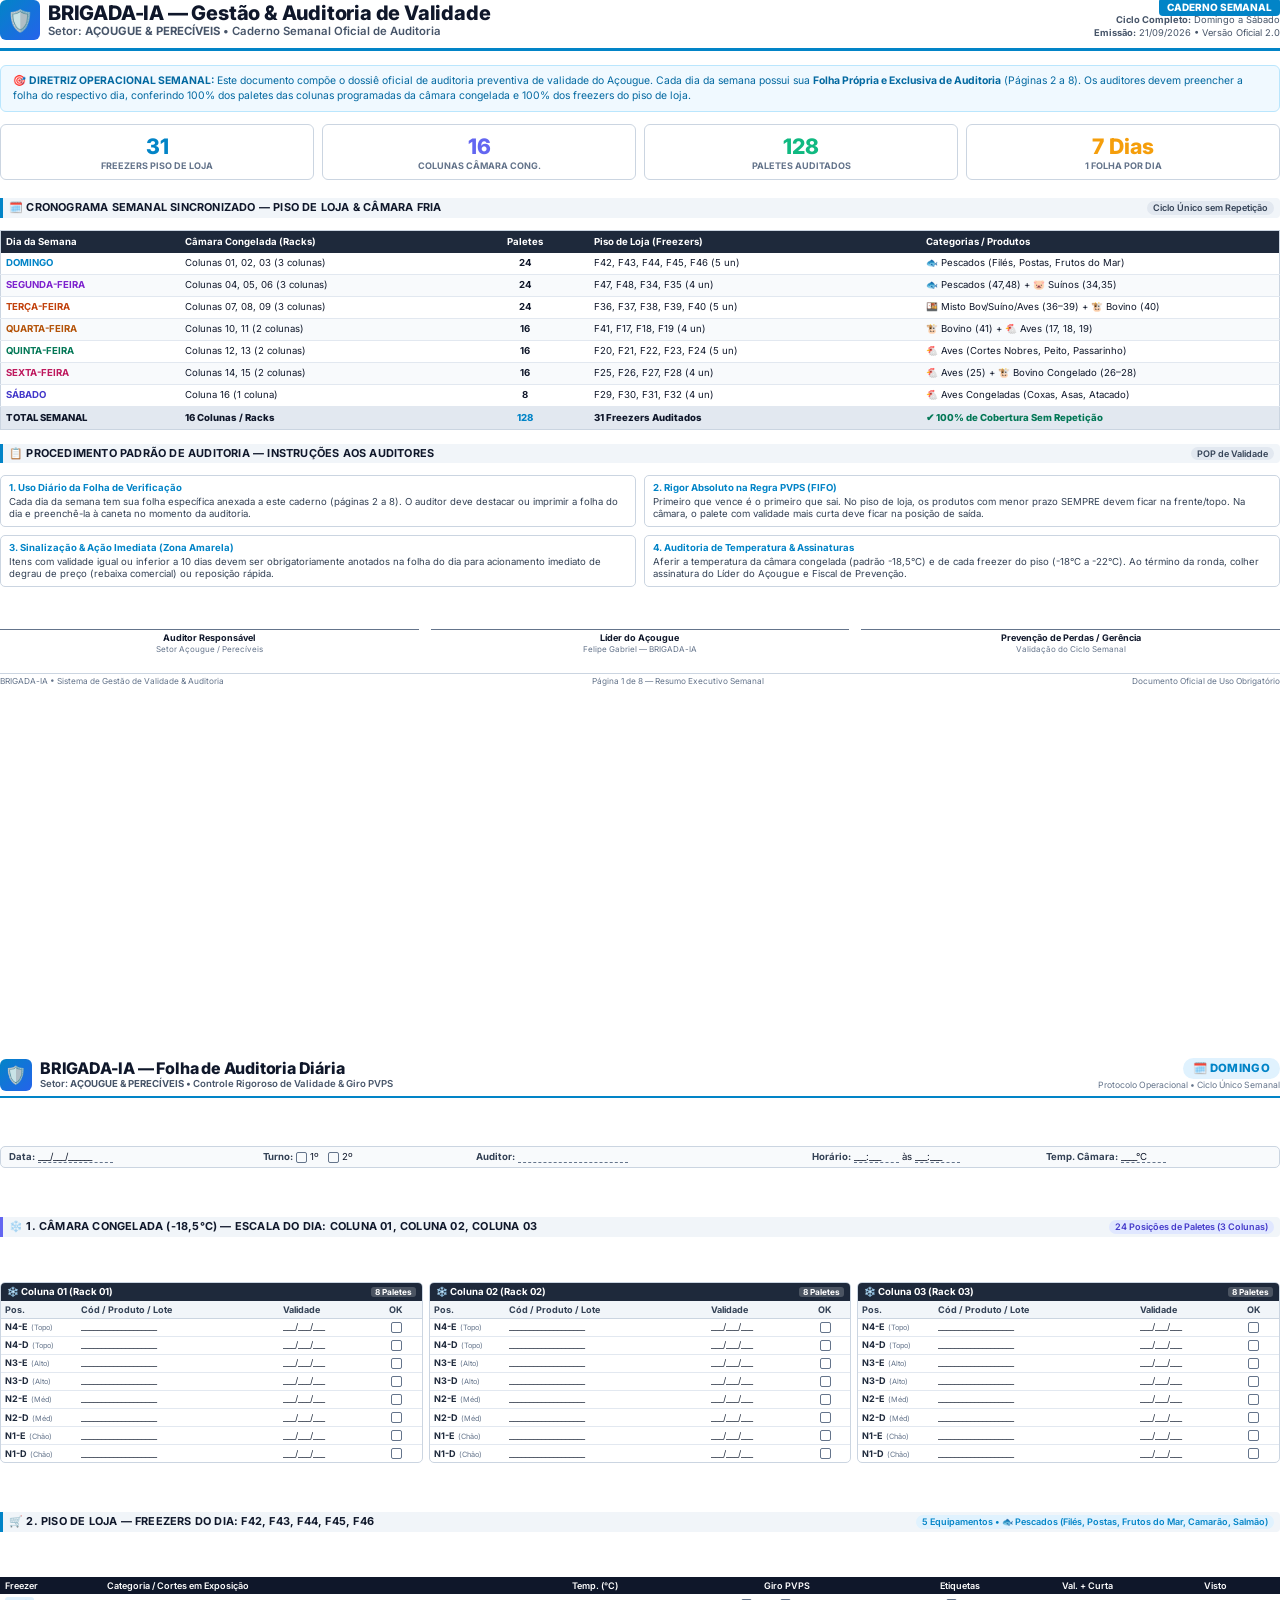
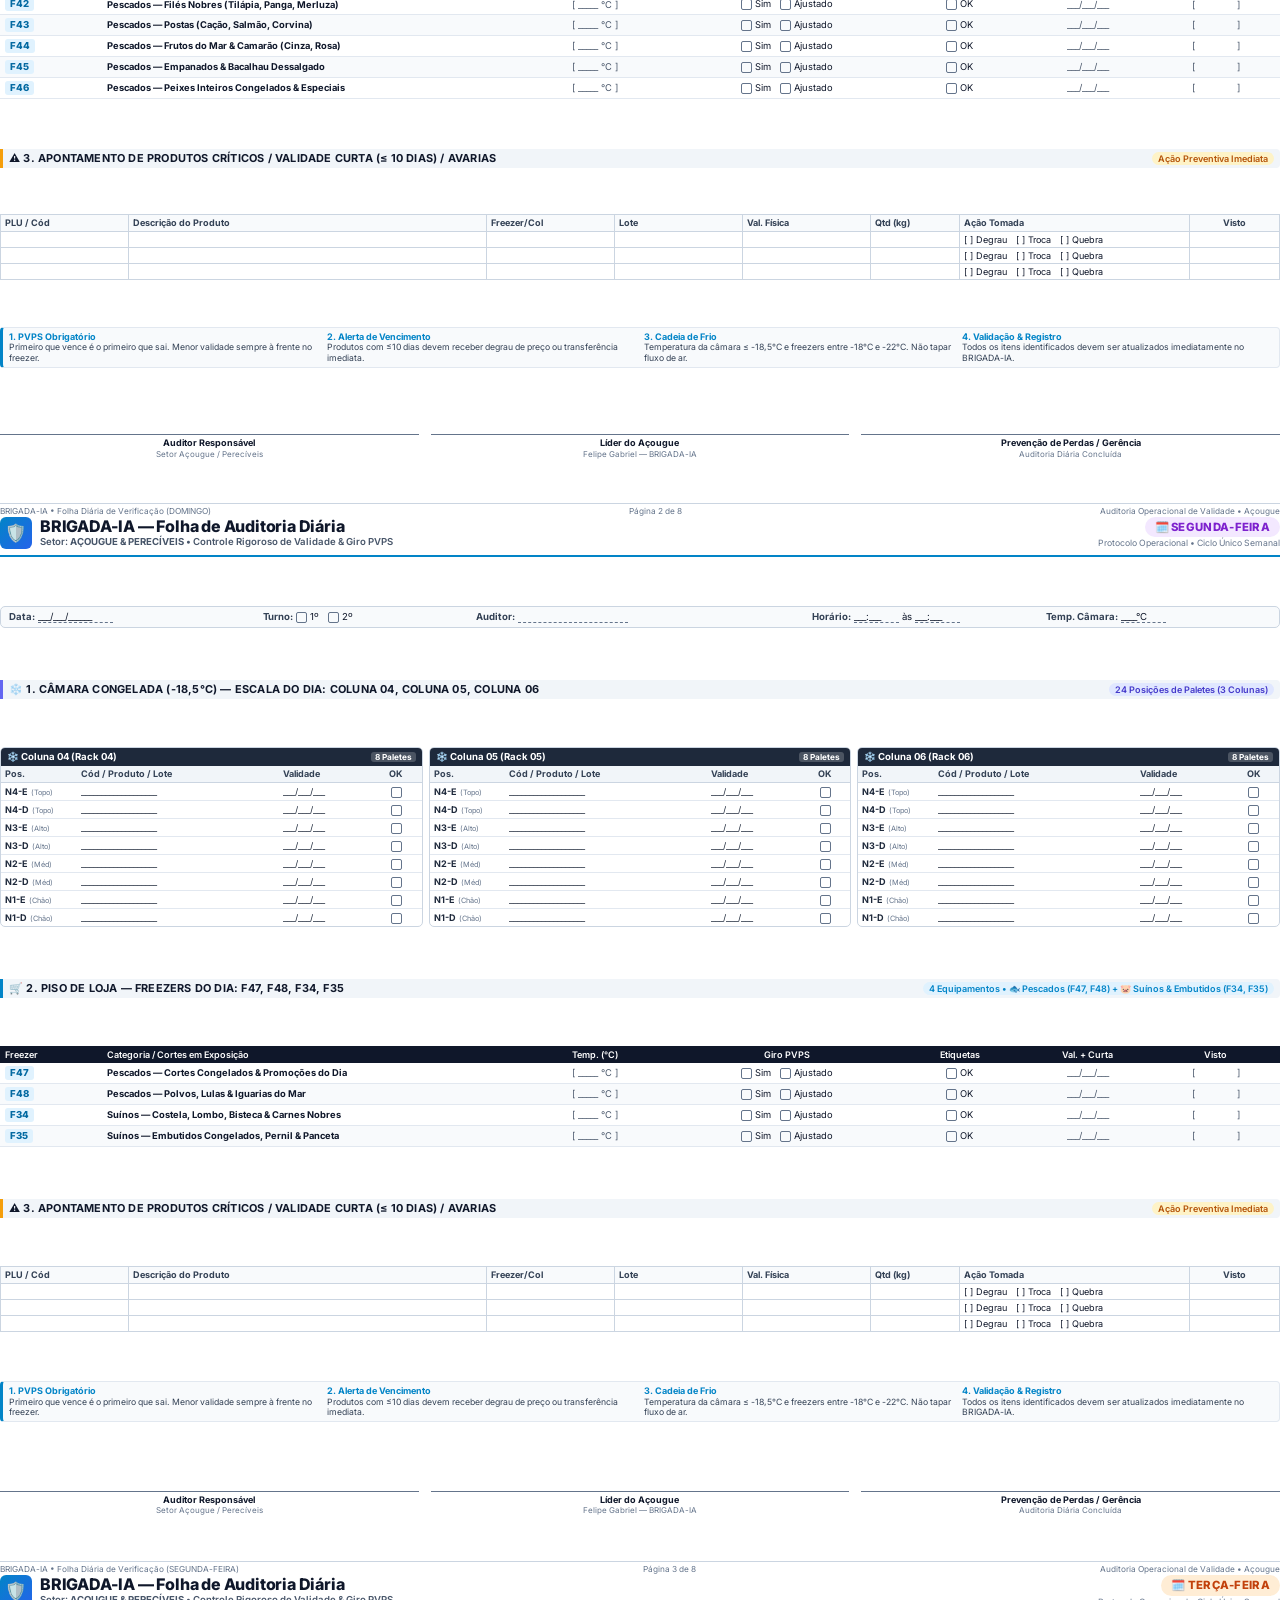
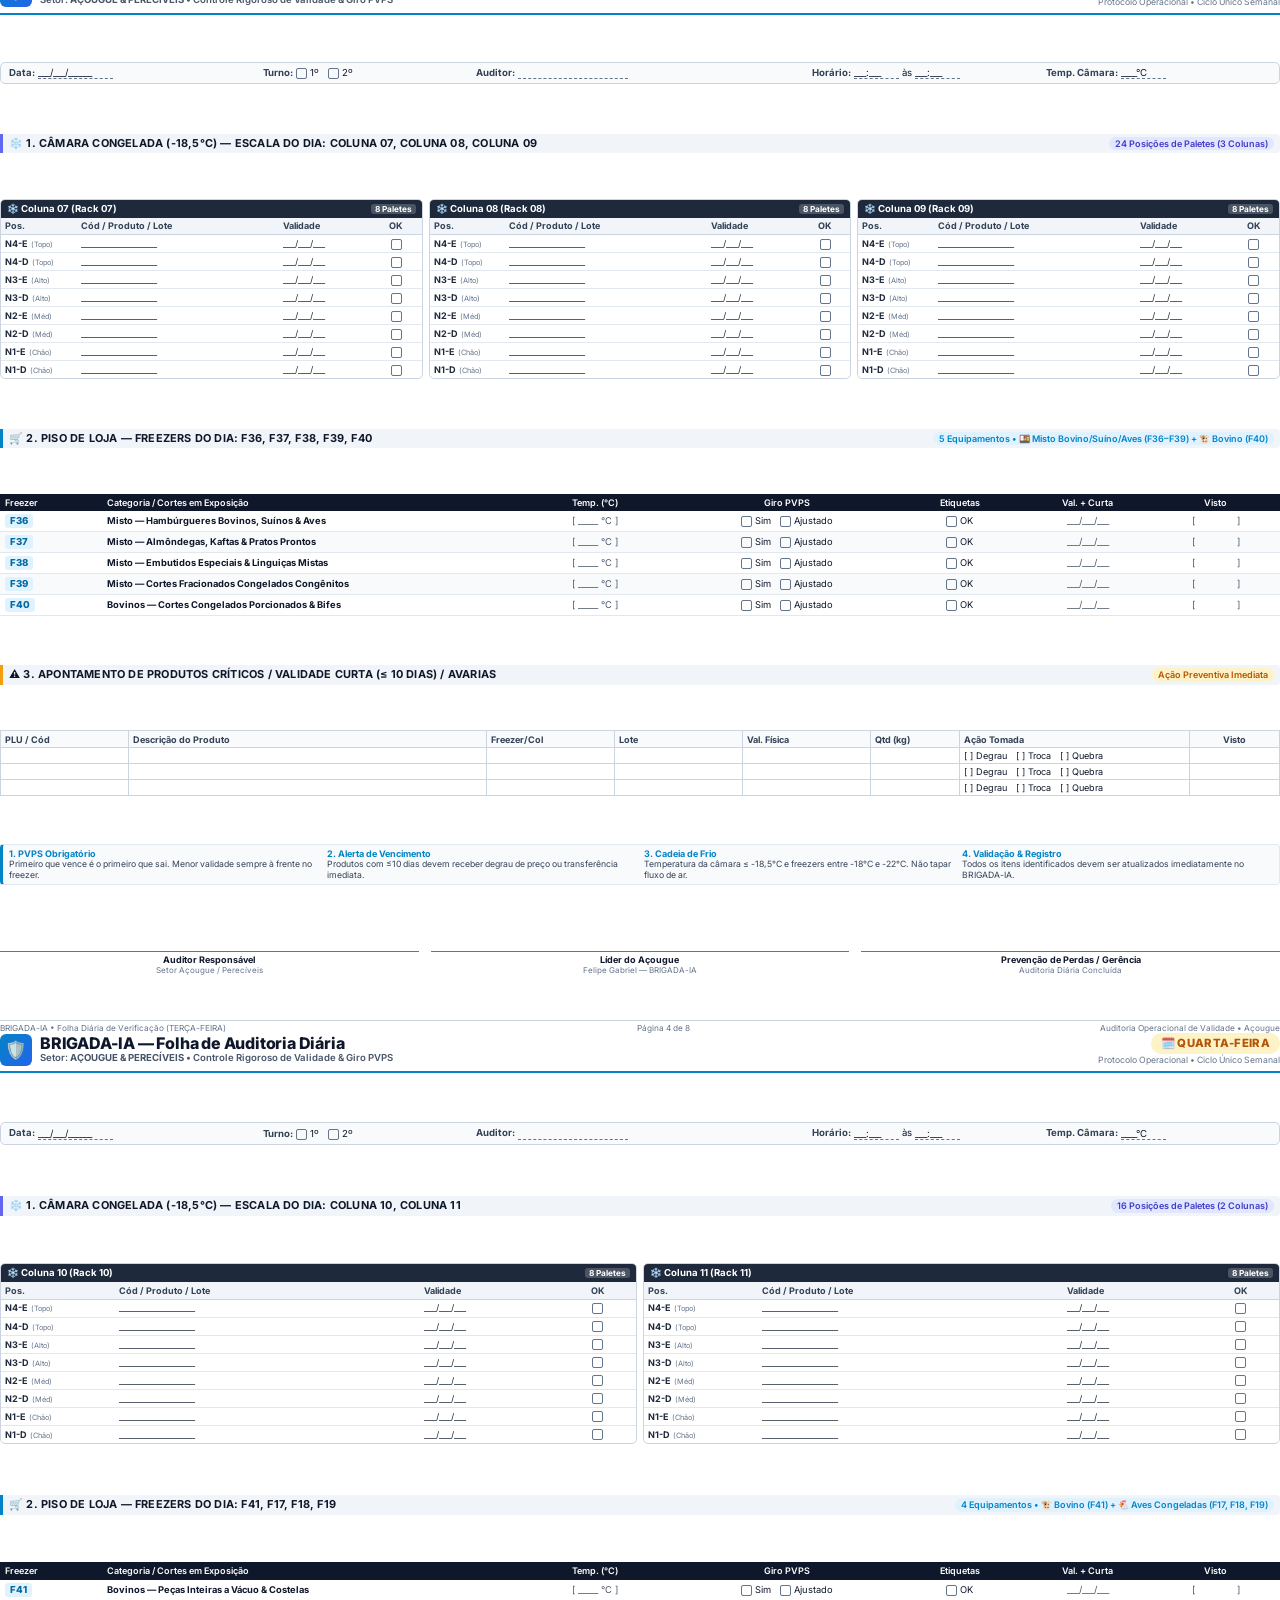
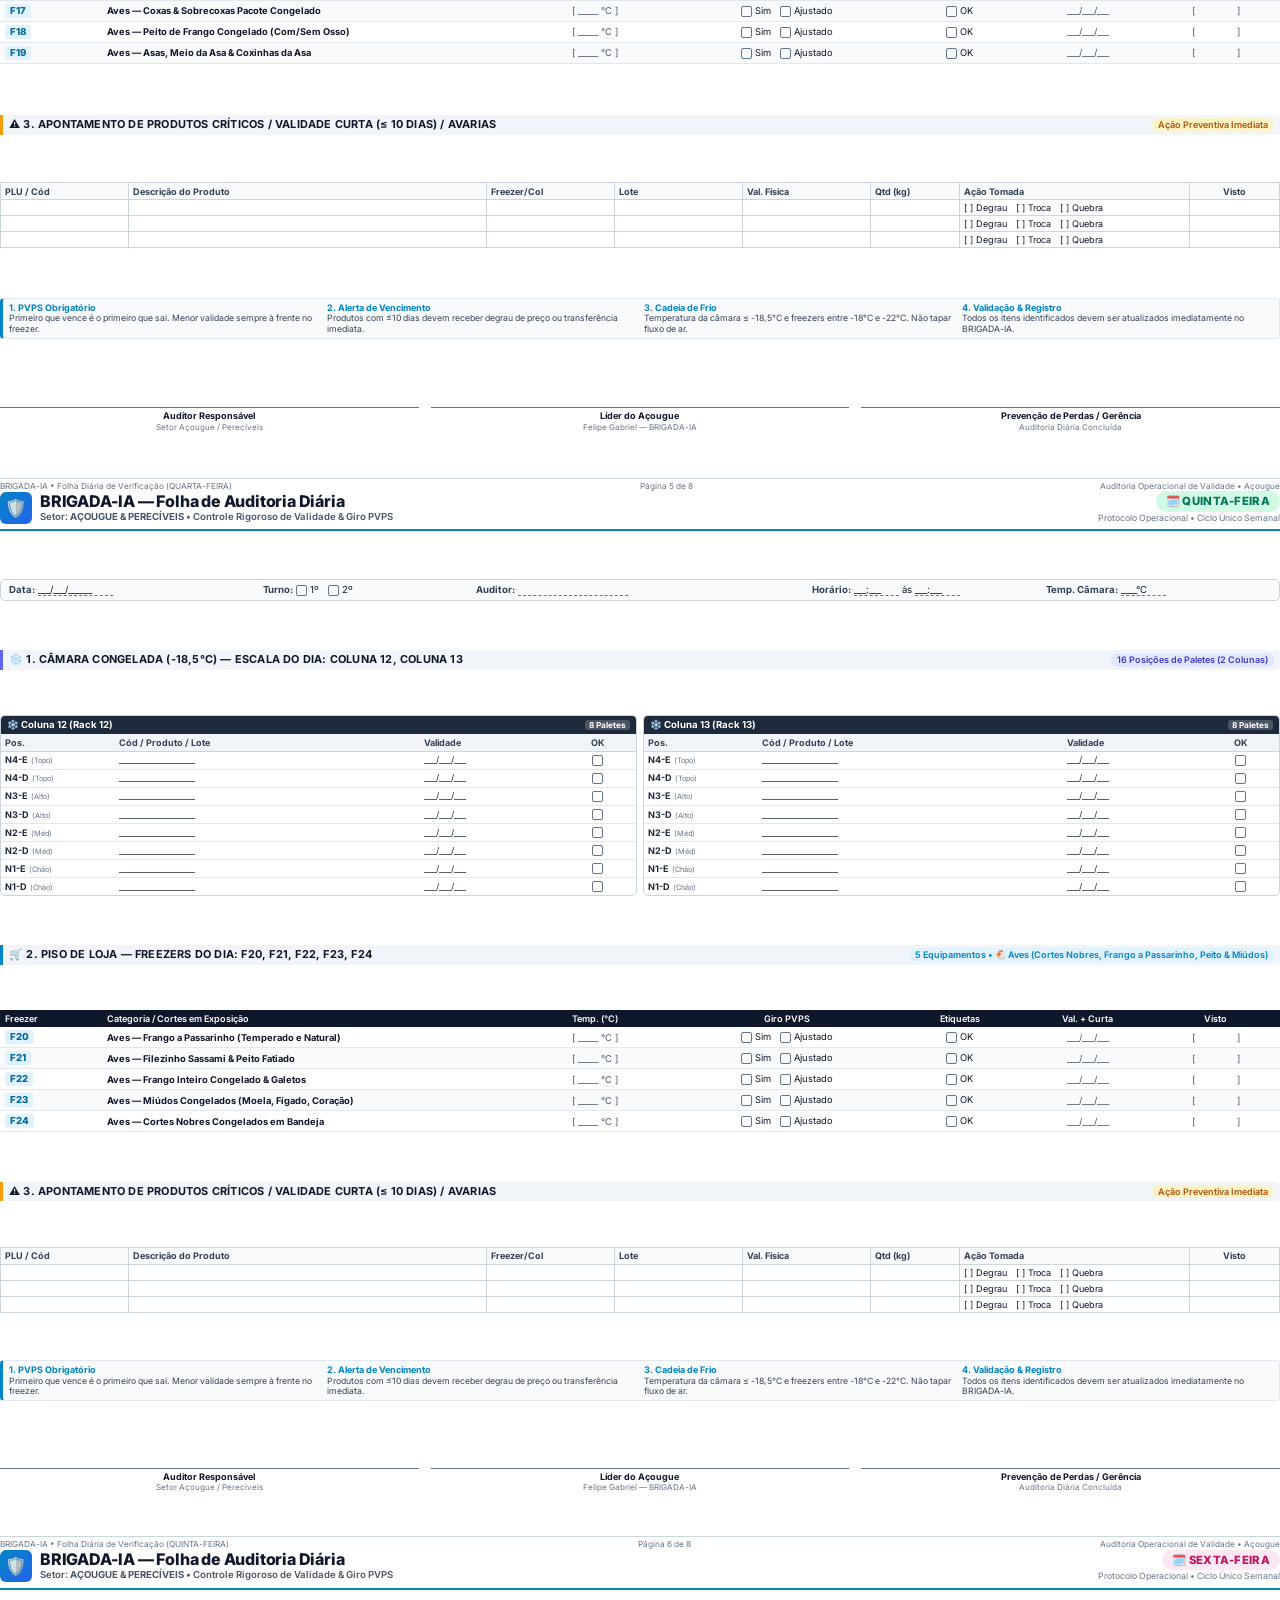
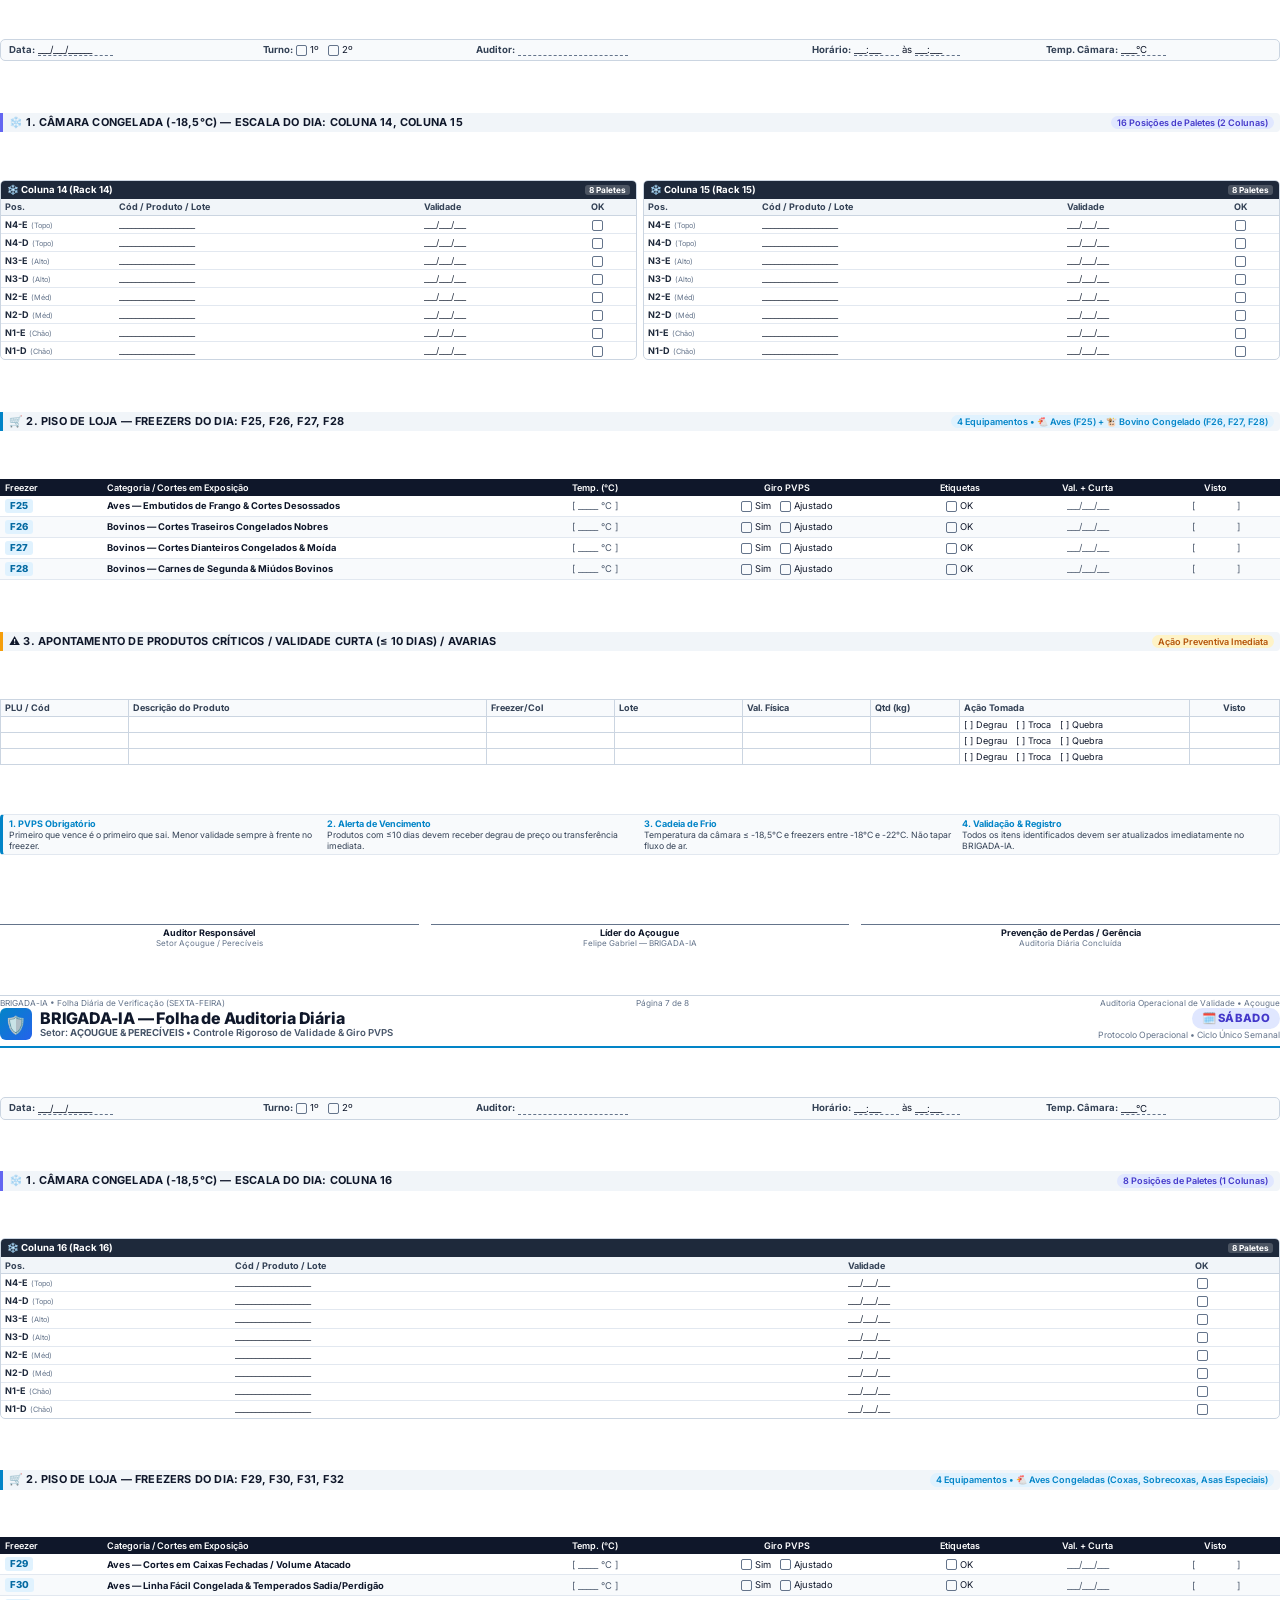
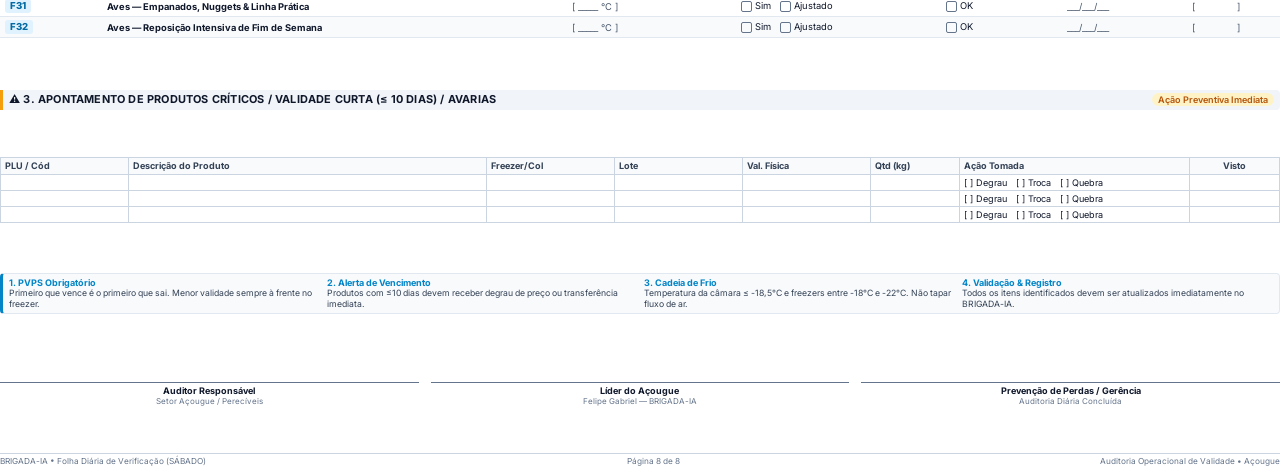
==== esquema_verificacao.html @ 53d947f9 "feat: adiciona folhas diarias de verificacao, folha em branco para freezer e botoes de download" ====
<!DOCTYPE html>
<html lang="pt-BR">
<head>
<meta charset="UTF-8">
<title>Caderno de Verificação de Validade — BRIGADA-IA</title>
<style>

  @import url('https://fonts.googleapis.com/css2?family=Inter:wght@300;400;500;600;700;800&display=swap');

  @page {
    size: A4 portrait;
    margin: 6mm 7mm 7mm 7mm;
  }

  * {
    box-sizing: border-box;
    margin: 0;
    padding: 0;
  }

  body {
    font-family: 'Inter', -apple-system, BlinkMacSystemFont, 'Segoe UI', Roboto, sans-serif;
    color: #0f172a;
    background: #ffffff;
    font-size: 8pt;
    line-height: 1.25;
    -webkit-print-color-adjust: exact;
    print-color-adjust: exact;
  }

  .page {
    width: 100%;
    height: 100%;
    min-height: 280mm;
    max-height: 283mm;
    page-break-after: always;
    position: relative;
    display: flex;
    flex-direction: column;
    justify-content: space-between;
    overflow: hidden;
  }

  .page:last-child {
    page-break-after: avoid;
  }

  /* Header */
  .doc-header {
    display: flex;
    justify-content: space-between;
    align-items: center;
    border-bottom: 2px solid #0284c7;
    padding-bottom: 5px;
    margin-bottom: 6px;
  }

  .logo-block {
    display: flex;
    align-items: center;
    gap: 8px;
  }

  .logo-badge {
    background: linear-gradient(135deg, #0284c7, #2563eb);
    color: white;
    width: 32px;
    height: 32px;
    border-radius: 6px;
    display: flex;
    align-items: center;
    justify-content: center;
    font-weight: 800;
    font-size: 13pt;
  }

  .title-group h1 {
    font-size: 12pt;
    font-weight: 800;
    color: #0f172a;
    letter-spacing: -0.2px;
    line-height: 1.1;
  }

  .title-group .subtitle {
    font-size: 7.2pt;
    color: #475569;
    font-weight: 600;
  }

  .meta-right {
    text-align: right;
    font-size: 7pt;
    color: #475569;
    line-height: 1.3;
  }

  .day-pill {
    display: inline-block;
    padding: 3px 10px;
    border-radius: 12px;
    font-weight: 800;
    font-size: 8.5pt;
    text-transform: uppercase;
    letter-spacing: 0.3px;
  }

  /* Preenchimento / Meta auditoria */
  .audit-meta-bar {
    background: #f8fafc;
    border: 1px solid #cbd5e1;
    border-radius: 5px;
    padding: 4px 8px;
    margin-bottom: 6px;
    display: grid;
    grid-template-columns: 1.2fr 1fr 1.6fr 1.1fr 1.1fr;
    gap: 8px;
    font-size: 7.2pt;
    align-items: center;
  }

  .audit-field strong {
    color: #334155;
  }

  .fill-line {
    display: inline-block;
    border-bottom: 1px dashed #64748b;
    min-width: 60px;
    height: 12px;
    vertical-align: middle;
  }

  /* Section Titles */
  .section-bar {
    display: flex;
    align-items: center;
    justify-content: space-between;
    background: #f1f5f9;
    border-left: 3.5px solid #0284c7;
    padding: 3px 6px;
    border-radius: 0 4px 4px 0;
    margin-bottom: 4px;
    margin-top: 2px;
  }

  .section-bar h2 {
    font-size: 8.2pt;
    font-weight: 700;
    color: #0f172a;
    text-transform: uppercase;
    letter-spacing: 0.2px;
    display: flex;
    align-items: center;
    gap: 4px;
  }

  .section-bar .sub-badge {
    font-size: 6.8pt;
    background: #e2e8f0;
    color: #334155;
    padding: 1px 6px;
    border-radius: 10px;
    font-weight: 600;
  }

  /* Grids and Tables */
  .col-grid {
    display: grid;
    gap: 6px;
    margin-bottom: 6px;
  }

  .col-card {
    border: 1px solid #cbd5e1;
    border-radius: 5px;
    background: #ffffff;
    overflow: hidden;
  }

  .col-card-header {
    background: #1e293b;
    color: #ffffff;
    padding: 3px 6px;
    font-size: 7.2pt;
    font-weight: 700;
    display: flex;
    justify-content: space-between;
    align-items: center;
  }

  table.compact-table {
    width: 100%;
    border-collapse: collapse;
    font-size: 6.8pt;
  }

  table.compact-table th {
    background: #f1f5f9;
    color: #334155;
    padding: 2.5px 4px;
    font-weight: 700;
    border-bottom: 1px solid #cbd5e1;
    text-align: left;
  }

  table.compact-table td {
    padding: 2.5px 4px;
    border-bottom: 1px solid #e2e8f0;
    color: #1e293b;
    vertical-align: middle;
  }

  table.compact-table tr:last-child td {
    border-bottom: none;
  }

  .checkbox-square {
    width: 11px;
    height: 11px;
    border: 1px solid #64748b;
    border-radius: 2px;
    display: inline-block;
    vertical-align: middle;
  }

  /* Piso de Loja Table */
  table.piso-table {
    width: 100%;
    border-collapse: collapse;
    font-size: 7pt;
    margin-bottom: 6px;
  }

  table.piso-table th {
    background: #0f172a;
    color: #ffffff;
    padding: 3px 5px;
    font-weight: 600;
    text-align: left;
    font-size: 6.8pt;
  }

  table.piso-table td {
    padding: 3px 5px;
    border-bottom: 1px solid #e2e8f0;
  }

  table.piso-table tr:nth-child(even) td {
    background: #f8fafc;
  }

  .fz-badge {
    background: #e0f2fe;
    color: #0369a1;
    font-weight: 800;
    padding: 1px 5px;
    border-radius: 3px;
    display: inline-block;
    font-size: 7.2pt;
  }

  /* Divergencias Table */
  table.anomaly-table {
    width: 100%;
    border-collapse: collapse;
    font-size: 6.8pt;
    margin-bottom: 6px;
  }

  table.anomaly-table th {
    background: #f8fafc;
    border: 1px solid #cbd5e1;
    padding: 2.5px 4px;
    font-weight: 700;
    color: #334155;
    text-align: left;
  }

  table.anomaly-table td {
    border: 1px solid #cbd5e1;
    height: 16px;
    padding: 1px 4px;
    background: #ffffff;
  }

  /* POP Box */
  .pop-strip {
    background: #f8fafc;
    border: 1px solid #e2e8f0;
    border-left: 3px solid #0284c7;
    border-radius: 4px;
    padding: 3px 6px;
    margin-bottom: 6px;
    display: grid;
    grid-template-columns: repeat(4, 1fr);
    gap: 6px;
    font-size: 6.5pt;
    color: #334155;
  }

  .pop-strip strong {
    color: #0284c7;
    display: block;
    font-size: 6.8pt;
  }

  /* Signatures */
  .signatures-bar {
    display: grid;
    grid-template-columns: repeat(3, 1fr);
    gap: 12px;
    padding-top: 2px;
    margin-bottom: 3px;
  }

  .sig-item {
    text-align: center;
  }

  .sig-line {
    border-bottom: 1px solid #64748b;
    height: 18px;
    margin-bottom: 2px;
  }

  .sig-role {
    font-size: 6.8pt;
    font-weight: 700;
    color: #0f172a;
  }

  .sig-desc {
    font-size: 6pt;
    color: #64748b;
  }

  .footer-strip {
    font-size: 6.2pt;
    color: #64748b;
    display: flex;
    justify-content: space-between;
    border-top: 1px solid #cbd5e1;
    padding-top: 2px;
  }

</style>
</head>
<body>

    <!-- PÁGINA 1: RESUMO EXECUTIVO SEMANAL -->
    <div class="page" style="justify-content: flex-start; gap: 8px;">
      <div class="doc-header" style="border-bottom: 3px solid #0284c7; padding-bottom: 8px;">
        <div class="logo-block">
          <div class="logo-badge" style="width: 40px; height: 40px; font-size: 16pt;">🛡️</div>
          <div class="title-group">
            <h1 style="font-size: 15pt;">BRIGADA-IA — Gestão & Auditoria de Validade</h1>
            <div class="subtitle" style="font-size: 8.5pt;">Setor: <strong>AÇOUGUE & PERECÍVEIS</strong> • Caderno Semanal Oficial de Auditoria</div>
          </div>
        </div>
        <div class="meta-right">
          <span style="background: #0284c7; color: white; padding: 3px 8px; border-radius: 4px; font-weight: 800; font-size: 7.5pt;">CADERNO SEMANAL</span><br>
          <strong>Ciclo Completo:</strong> Domingo a Sábado<br>
          <strong>Emissão:</strong> 21/09/2026 • Versão Oficial 2.0
        </div>
      </div>

      <div style="background: #f0f9ff; border: 1px solid #bae6fd; border-radius: 6px; padding: 8px 12px; font-size: 7.8pt; color: #0369a1; line-height: 1.4;">
        🎯 <strong>DIRETRIZ OPERACIONAL SEMANAL:</strong> Este documento compõe o dossiê oficial de auditoria preventiva de validade do Açougue. Cada dia da semana possui sua <strong>Folha Própria e Exclusiva de Auditoria</strong> (Páginas 2 a 8). Os auditores devem preencher a folha do respectivo dia, conferindo 100% dos paletes das colunas programadas da câmara congelada e 100% dos freezers do piso de loja.
      </div>

      <div style="display: grid; grid-template-columns: repeat(4, 1fr); gap: 8px; margin: 4px 0;">
        <div style="background: #ffffff; border: 1px solid #cbd5e1; border-radius: 6px; padding: 8px; text-align: center;">
          <div style="font-size: 16pt; font-weight: 800; color: #0284c7;">31</div>
          <div style="font-size: 6.8pt; font-weight: 700; color: #64748b; text-transform: uppercase;">Freezers Piso de Loja</div>
        </div>
        <div style="background: #ffffff; border: 1px solid #cbd5e1; border-radius: 6px; padding: 8px; text-align: center;">
          <div style="font-size: 16pt; font-weight: 800; color: #6366f1;">16</div>
          <div style="font-size: 6.8pt; font-weight: 700; color: #64748b; text-transform: uppercase;">Colunas Câmara Cong.</div>
        </div>
        <div style="background: #ffffff; border: 1px solid #cbd5e1; border-radius: 6px; padding: 8px; text-align: center;">
          <div style="font-size: 16pt; font-weight: 800; color: #10b981;">128</div>
          <div style="font-size: 6.8pt; font-weight: 700; color: #64748b; text-transform: uppercase;">Paletes Auditados</div>
        </div>
        <div style="background: #ffffff; border: 1px solid #cbd5e1; border-radius: 6px; padding: 8px; text-align: center;">
          <div style="font-size: 16pt; font-weight: 800; color: #f59e0b;">7 Dias</div>
          <div style="font-size: 6.8pt; font-weight: 700; color: #64748b; text-transform: uppercase;">1 Folha por Dia</div>
        </div>
      </div>

      <!-- TABELA CRONOGRAMA UNIFICADO -->
      <div class="section-bar" style="margin-top: 6px;">
        <h2>🗓️ Cronograma Semanal Sincronizado — Piso de Loja & Câmara Fria</h2>
        <span class="sub-badge">Ciclo Único sem Repetição</span>
      </div>

      <table style="width: 100%; border-collapse: collapse; font-size: 7.2pt; border: 1px solid #cbd5e1;">
        <thead>
          <tr style="background: #1e293b; color: white;">
            <th style="padding: 5px; text-align: left; width: 14%;">Dia da Semana</th>
            <th style="padding: 5px; text-align: left; width: 22%;">Câmara Congelada (Racks)</th>
            <th style="padding: 5px; text-align: center; width: 10%;">Paletes</th>
            <th style="padding: 5px; text-align: left; width: 26%;">Piso de Loja (Freezers)</th>
            <th style="padding: 5px; text-align: left; width: 28%;">Categorias / Produtos</th>
          </tr>
        </thead>
        <tbody>
          <tr>
            <td style="padding: 4.5px 5px; border-bottom: 1px solid #e2e8f0;"><strong style="color: #0284c7;">DOMINGO</strong></td>
            <td style="padding: 4.5px 5px; border-bottom: 1px solid #e2e8f0;">Colunas 01, 02, 03 (3 colunas)</td>
            <td style="padding: 4.5px 5px; text-align: center; border-bottom: 1px solid #e2e8f0; font-weight: 700;">24</td>
            <td style="padding: 4.5px 5px; border-bottom: 1px solid #e2e8f0;">F42, F43, F44, F45, F46 (5 un)</td>
            <td style="padding: 4.5px 5px; border-bottom: 1px solid #e2e8f0;">🐟 Pescados (Filés, Postas, Frutos do Mar)</td>
          </tr>
          <tr style="background: #f8fafc;">
            <td style="padding: 4.5px 5px; border-bottom: 1px solid #e2e8f0;"><strong style="color: #7e22ce;">SEGUNDA-FEIRA</strong></td>
            <td style="padding: 4.5px 5px; border-bottom: 1px solid #e2e8f0;">Colunas 04, 05, 06 (3 colunas)</td>
            <td style="padding: 4.5px 5px; text-align: center; border-bottom: 1px solid #e2e8f0; font-weight: 700;">24</td>
            <td style="padding: 4.5px 5px; border-bottom: 1px solid #e2e8f0;">F47, F48, F34, F35 (4 un)</td>
            <td style="padding: 4.5px 5px; border-bottom: 1px solid #e2e8f0;">🐟 Pescados (47,48) + 🐷 Suínos (34,35)</td>
          </tr>
          <tr>
            <td style="padding: 4.5px 5px; border-bottom: 1px solid #e2e8f0;"><strong style="color: #c2410c;">TERÇA-FEIRA</strong></td>
            <td style="padding: 4.5px 5px; border-bottom: 1px solid #e2e8f0;">Colunas 07, 08, 09 (3 colunas)</td>
            <td style="padding: 4.5px 5px; text-align: center; border-bottom: 1px solid #e2e8f0; font-weight: 700;">24</td>
            <td style="padding: 4.5px 5px; border-bottom: 1px solid #e2e8f0;">F36, F37, F38, F39, F40 (5 un)</td>
            <td style="padding: 4.5px 5px; border-bottom: 1px solid #e2e8f0;">🍱 Misto Bov/Suíno/Aves (36–39) + 🐮 Bovino (40)</td>
          </tr>
          <tr style="background: #f8fafc;">
            <td style="padding: 4.5px 5px; border-bottom: 1px solid #e2e8f0;"><strong style="color: #b45309;">QUARTA-FEIRA</strong></td>
            <td style="padding: 4.5px 5px; border-bottom: 1px solid #e2e8f0;">Colunas 10, 11 (2 colunas)</td>
            <td style="padding: 4.5px 5px; text-align: center; border-bottom: 1px solid #e2e8f0; font-weight: 700;">16</td>
            <td style="padding: 4.5px 5px; border-bottom: 1px solid #e2e8f0;">F41, F17, F18, F19 (4 un)</td>
            <td style="padding: 4.5px 5px; border-bottom: 1px solid #e2e8f0;">🐮 Bovino (41) + 🐔 Aves (17, 18, 19)</td>
          </tr>
          <tr>
            <td style="padding: 4.5px 5px; border-bottom: 1px solid #e2e8f0;"><strong style="color: #047857;">QUINTA-FEIRA</strong></td>
            <td style="padding: 4.5px 5px; border-bottom: 1px solid #e2e8f0;">Colunas 12, 13 (2 colunas)</td>
            <td style="padding: 4.5px 5px; text-align: center; border-bottom: 1px solid #e2e8f0; font-weight: 700;">16</td>
            <td style="padding: 4.5px 5px; border-bottom: 1px solid #e2e8f0;">F20, F21, F22, F23, F24 (5 un)</td>
            <td style="padding: 4.5px 5px; border-bottom: 1px solid #e2e8f0;">🐔 Aves (Cortes Nobres, Peito, Passarinho)</td>
          </tr>
          <tr style="background: #f8fafc;">
            <td style="padding: 4.5px 5px; border-bottom: 1px solid #e2e8f0;"><strong style="color: #be185d;">SEXTA-FEIRA</strong></td>
            <td style="padding: 4.5px 5px; border-bottom: 1px solid #e2e8f0;">Colunas 14, 15 (2 colunas)</td>
            <td style="padding: 4.5px 5px; text-align: center; border-bottom: 1px solid #e2e8f0; font-weight: 700;">16</td>
            <td style="padding: 4.5px 5px; border-bottom: 1px solid #e2e8f0;">F25, F26, F27, F28 (4 un)</td>
            <td style="padding: 4.5px 5px; border-bottom: 1px solid #e2e8f0;">🐔 Aves (25) + 🐮 Bovino Congelado (26–28)</td>
          </tr>
          <tr>
            <td style="padding: 4.5px 5px; border-bottom: 1px solid #e2e8f0;"><strong style="color: #4338ca;">SÁBADO</strong></td>
            <td style="padding: 4.5px 5px; border-bottom: 1px solid #e2e8f0;">Coluna 16 (1 coluna)</td>
            <td style="padding: 4.5px 5px; text-align: center; border-bottom: 1px solid #e2e8f0; font-weight: 700;">8</td>
            <td style="padding: 4.5px 5px; border-bottom: 1px solid #e2e8f0;">F29, F30, F31, F32 (4 un)</td>
            <td style="padding: 4.5px 5px; border-bottom: 1px solid #e2e8f0;">🐔 Aves Congeladas (Coxas, Asas, Atacado)</td>
          </tr>
          <tr style="background: #e2e8f0; font-weight: 800;">
            <td style="padding: 5px;">TOTAL SEMANAL</td>
            <td style="padding: 5px;">16 Colunas / Racks</td>
            <td style="padding: 5px; text-align: center; color: #0284c7;">128</td>
            <td style="padding: 5px;">31 Freezers Auditados</td>
            <td style="padding: 5px; color: #047857;">✔ 100% de Cobertura Sem Repetição</td>
          </tr>
        </tbody>
      </table>

      <!-- INSTRUÇÕES OPERACIONAIS -->
      <div class="section-bar" style="margin-top: 6px;">
        <h2>📋 Procedimento Padrão de Auditoria — Instruções aos Auditores</h2>
        <span class="sub-badge">POP de Validade</span>
      </div>

      <div style="display: grid; grid-template-columns: repeat(2, 1fr); gap: 8px; font-size: 7.2pt; color: #334155;">
        <div style="border: 1px solid #cbd5e1; border-radius: 5px; padding: 6px 8px; background: #ffffff;">
          <strong style="color: #0284c7; display: block; margin-bottom: 2px;">1. Uso Diário da Folha de Verificação</strong>
          Cada dia da semana tem sua folha específica anexada a este caderno (páginas 2 a 8). O auditor deve destacar ou imprimir a folha do dia e preenchê-la à caneta no momento da auditoria.
        </div>
        <div style="border: 1px solid #cbd5e1; border-radius: 5px; padding: 6px 8px; background: #ffffff;">
          <strong style="color: #0284c7; display: block; margin-bottom: 2px;">2. Rigor Absoluto na Regra PVPS (FIFO)</strong>
          Primeiro que vence é o primeiro que sai. No piso de loja, os produtos com menor prazo SEMPRE devem ficar na frente/topo. Na câmara, o palete com validade mais curta deve ficar na posição de saída.
        </div>
        <div style="border: 1px solid #cbd5e1; border-radius: 5px; padding: 6px 8px; background: #ffffff;">
          <strong style="color: #0284c7; display: block; margin-bottom: 2px;">3. Sinalização & Ação Imediata (Zona Amarela)</strong>
          Itens com validade igual ou inferior a 10 dias devem ser obrigatoriamente anotados na folha do dia para acionamento imediato de degrau de preço (rebaixa comercial) ou reposição rápida.
        </div>
        <div style="border: 1px solid #cbd5e1; border-radius: 5px; padding: 6px 8px; background: #ffffff;">
          <strong style="color: #0284c7; display: block; margin-bottom: 2px;">4. Auditoria de Temperatura & Assinaturas</strong>
          Aferir a temperatura da câmara congelada (padrão -18,5°C) e de cada freezer do piso (-18°C a -22°C). Ao término da ronda, colher assinatura do Líder do Açougue e Fiscal de Prevenção.
        </div>
      </div>

      <!-- ASSINATURAS DO CADERNO -->
      <div class="signatures-bar" style="margin-top: 15px;">
        <div class="sig-item">
          <div class="sig-line"></div>
          <div class="sig-role">Auditor Responsável</div>
          <div class="sig-desc">Setor Açougue / Perecíveis</div>
        </div>
        <div class="sig-item">
          <div class="sig-line"></div>
          <div class="sig-role">Líder do Açougue</div>
          <div class="sig-desc">Felipe Gabriel — BRIGADA-IA</div>
        </div>
        <div class="sig-item">
          <div class="sig-line"></div>
          <div class="sig-role">Prevenção de Perdas / Gerência</div>
          <div class="sig-desc">Validação do Ciclo Semanal</div>
        </div>
      </div>

      <div class="footer-strip" style="margin-top: 8px;">
        <span>BRIGADA-IA • Sistema de Gestão de Validade & Auditoria</span>
        <span>Página 1 de 8 — Resumo Executivo Semanal</span>
        <span>Documento Oficial de Uso Obrigatório</span>
      </div>
    </div>
    
    <!-- PÁGINA: FOLHA DE AUDITORIA DIÁRIA — DOMINGO -->
    <div class="page">
      <!-- HEADER -->
      <div class="doc-header">
        <div class="logo-block">
          <div class="logo-badge">🛡️</div>
          <div class="title-group">
            <h1>BRIGADA-IA — Folha de Auditoria Diária</h1>
            <div class="subtitle">Setor: <strong>AÇOUGUE & PERECÍVEIS</strong> • Controle Rigoroso de Validade & Giro PVPS</div>
          </div>
        </div>
        <div class="meta-right">
          <span class="day-pill" style="background: #e0f2fe; color: #0284c7;">🗓️ DOMINGO</span><br>
          <span style="font-size: 6.5pt; color: #64748b;">Protocolo Operacional • Ciclo Único Semanal</span>
        </div>
      </div>

      <!-- BARRA DE PREENCHIMENTO DO AUDITOR -->
      <div class="audit-meta-bar">
        <div class="audit-field">
          <strong>Data:</strong> <span class="fill-line" style="min-width: 75px;">___/___/______</span>
        </div>
        <div class="audit-field">
          <strong>Turno:</strong> <span class="checkbox-square"></span> 1º &nbsp; <span class="checkbox-square"></span> 2º
        </div>
        <div class="audit-field">
          <strong>Auditor:</strong> <span class="fill-line" style="min-width: 110px;"></span>
        </div>
        <div class="audit-field">
          <strong>Horário:</strong> <span class="fill-line" style="min-width: 45px;">___:___</span> às <span class="fill-line" style="min-width: 45px;">___:___</span>
        </div>
        <div class="audit-field">
          <strong>Temp. Câmara:</strong> <span class="fill-line" style="min-width: 45px;">____°C</span>
        </div>
      </div>

      <!-- SEÇÃO 1: CÂMARA CONGELADA (-18,5°C) -->
      <div class="section-bar" style="border-left-color: #6366f1;">
        <h2>❄️ 1. Câmara Congelada (-18,5°C) — Escala do Dia: Coluna 01, Coluna 02, Coluna 03</h2>
        <span class="sub-badge" style="background: #e0e7ff; color: #4338ca;">24 Posições de Paletes (3 Colunas)</span>
      </div>

      <div class="col-grid" style="grid-template-columns: repeat(3, 1fr);">
        
        <div class="col-card">
          <div class="col-card-header">
            <span>❄️ Coluna 01 (Rack 01)</span>
            <span style="background: rgba(255,255,255,0.2); padding: 0 4px; border-radius: 3px; font-size: 6.2pt;">8 Paletes</span>
          </div>
          <table class="compact-table">
            <thead>
              <tr>
                <th style="width: 18%;">Pos.</th>
                <th style="width: 48%;">Cód / Produto / Lote</th>
                <th style="width: 22%;">Validade</th>
                <th style="width: 12%; text-align: center;">OK</th>
              </tr>
            </thead>
            <tbody>
              <tr>
                <td><strong>N4-E</strong> <span style="font-size: 5.5pt; color:#64748b;">(Topo)</span></td>
                <td>___________________</td>
                <td>___/___/___</td>
                <td style="text-align: center;"><span class="checkbox-square"></span></td>
              </tr>
              <tr>
                <td><strong>N4-D</strong> <span style="font-size: 5.5pt; color:#64748b;">(Topo)</span></td>
                <td>___________________</td>
                <td>___/___/___</td>
                <td style="text-align: center;"><span class="checkbox-square"></span></td>
              </tr>
              <tr>
                <td><strong>N3-E</strong> <span style="font-size: 5.5pt; color:#64748b;">(Alto)</span></td>
                <td>___________________</td>
                <td>___/___/___</td>
                <td style="text-align: center;"><span class="checkbox-square"></span></td>
              </tr>
              <tr>
                <td><strong>N3-D</strong> <span style="font-size: 5.5pt; color:#64748b;">(Alto)</span></td>
                <td>___________________</td>
                <td>___/___/___</td>
                <td style="text-align: center;"><span class="checkbox-square"></span></td>
              </tr>
              <tr>
                <td><strong>N2-E</strong> <span style="font-size: 5.5pt; color:#64748b;">(Méd)</span></td>
                <td>___________________</td>
                <td>___/___/___</td>
                <td style="text-align: center;"><span class="checkbox-square"></span></td>
              </tr>
              <tr>
                <td><strong>N2-D</strong> <span style="font-size: 5.5pt; color:#64748b;">(Méd)</span></td>
                <td>___________________</td>
                <td>___/___/___</td>
                <td style="text-align: center;"><span class="checkbox-square"></span></td>
              </tr>
              <tr>
                <td><strong>N1-E</strong> <span style="font-size: 5.5pt; color:#64748b;">(Chão)</span></td>
                <td>___________________</td>
                <td>___/___/___</td>
                <td style="text-align: center;"><span class="checkbox-square"></span></td>
              </tr>
              <tr>
                <td><strong>N1-D</strong> <span style="font-size: 5.5pt; color:#64748b;">(Chão)</span></td>
                <td>___________________</td>
                <td>___/___/___</td>
                <td style="text-align: center;"><span class="checkbox-square"></span></td>
              </tr>
            </tbody>
          </table>
        </div>
        
        <div class="col-card">
          <div class="col-card-header">
            <span>❄️ Coluna 02 (Rack 02)</span>
            <span style="background: rgba(255,255,255,0.2); padding: 0 4px; border-radius: 3px; font-size: 6.2pt;">8 Paletes</span>
          </div>
          <table class="compact-table">
            <thead>
              <tr>
                <th style="width: 18%;">Pos.</th>
                <th style="width: 48%;">Cód / Produto / Lote</th>
                <th style="width: 22%;">Validade</th>
                <th style="width: 12%; text-align: center;">OK</th>
              </tr>
            </thead>
            <tbody>
              <tr>
                <td><strong>N4-E</strong> <span style="font-size: 5.5pt; color:#64748b;">(Topo)</span></td>
                <td>___________________</td>
                <td>___/___/___</td>
                <td style="text-align: center;"><span class="checkbox-square"></span></td>
              </tr>
              <tr>
                <td><strong>N4-D</strong> <span style="font-size: 5.5pt; color:#64748b;">(Topo)</span></td>
                <td>___________________</td>
                <td>___/___/___</td>
                <td style="text-align: center;"><span class="checkbox-square"></span></td>
              </tr>
              <tr>
                <td><strong>N3-E</strong> <span style="font-size: 5.5pt; color:#64748b;">(Alto)</span></td>
                <td>___________________</td>
                <td>___/___/___</td>
                <td style="text-align: center;"><span class="checkbox-square"></span></td>
              </tr>
              <tr>
                <td><strong>N3-D</strong> <span style="font-size: 5.5pt; color:#64748b;">(Alto)</span></td>
                <td>___________________</td>
                <td>___/___/___</td>
                <td style="text-align: center;"><span class="checkbox-square"></span></td>
              </tr>
              <tr>
                <td><strong>N2-E</strong> <span style="font-size: 5.5pt; color:#64748b;">(Méd)</span></td>
                <td>___________________</td>
                <td>___/___/___</td>
                <td style="text-align: center;"><span class="checkbox-square"></span></td>
              </tr>
              <tr>
                <td><strong>N2-D</strong> <span style="font-size: 5.5pt; color:#64748b;">(Méd)</span></td>
                <td>___________________</td>
                <td>___/___/___</td>
                <td style="text-align: center;"><span class="checkbox-square"></span></td>
              </tr>
              <tr>
                <td><strong>N1-E</strong> <span style="font-size: 5.5pt; color:#64748b;">(Chão)</span></td>
                <td>___________________</td>
                <td>___/___/___</td>
                <td style="text-align: center;"><span class="checkbox-square"></span></td>
              </tr>
              <tr>
                <td><strong>N1-D</strong> <span style="font-size: 5.5pt; color:#64748b;">(Chão)</span></td>
                <td>___________________</td>
                <td>___/___/___</td>
                <td style="text-align: center;"><span class="checkbox-square"></span></td>
              </tr>
            </tbody>
          </table>
        </div>
        
        <div class="col-card">
          <div class="col-card-header">
            <span>❄️ Coluna 03 (Rack 03)</span>
            <span style="background: rgba(255,255,255,0.2); padding: 0 4px; border-radius: 3px; font-size: 6.2pt;">8 Paletes</span>
          </div>
          <table class="compact-table">
            <thead>
              <tr>
                <th style="width: 18%;">Pos.</th>
                <th style="width: 48%;">Cód / Produto / Lote</th>
                <th style="width: 22%;">Validade</th>
                <th style="width: 12%; text-align: center;">OK</th>
              </tr>
            </thead>
            <tbody>
              <tr>
                <td><strong>N4-E</strong> <span style="font-size: 5.5pt; color:#64748b;">(Topo)</span></td>
                <td>___________________</td>
                <td>___/___/___</td>
                <td style="text-align: center;"><span class="checkbox-square"></span></td>
              </tr>
              <tr>
                <td><strong>N4-D</strong> <span style="font-size: 5.5pt; color:#64748b;">(Topo)</span></td>
                <td>___________________</td>
                <td>___/___/___</td>
                <td style="text-align: center;"><span class="checkbox-square"></span></td>
              </tr>
              <tr>
                <td><strong>N3-E</strong> <span style="font-size: 5.5pt; color:#64748b;">(Alto)</span></td>
                <td>___________________</td>
                <td>___/___/___</td>
                <td style="text-align: center;"><span class="checkbox-square"></span></td>
              </tr>
              <tr>
                <td><strong>N3-D</strong> <span style="font-size: 5.5pt; color:#64748b;">(Alto)</span></td>
                <td>___________________</td>
                <td>___/___/___</td>
                <td style="text-align: center;"><span class="checkbox-square"></span></td>
              </tr>
              <tr>
                <td><strong>N2-E</strong> <span style="font-size: 5.5pt; color:#64748b;">(Méd)</span></td>
                <td>___________________</td>
                <td>___/___/___</td>
                <td style="text-align: center;"><span class="checkbox-square"></span></td>
              </tr>
              <tr>
                <td><strong>N2-D</strong> <span style="font-size: 5.5pt; color:#64748b;">(Méd)</span></td>
                <td>___________________</td>
                <td>___/___/___</td>
                <td style="text-align: center;"><span class="checkbox-square"></span></td>
              </tr>
              <tr>
                <td><strong>N1-E</strong> <span style="font-size: 5.5pt; color:#64748b;">(Chão)</span></td>
                <td>___________________</td>
                <td>___/___/___</td>
                <td style="text-align: center;"><span class="checkbox-square"></span></td>
              </tr>
              <tr>
                <td><strong>N1-D</strong> <span style="font-size: 5.5pt; color:#64748b;">(Chão)</span></td>
                <td>___________________</td>
                <td>___/___/___</td>
                <td style="text-align: center;"><span class="checkbox-square"></span></td>
              </tr>
            </tbody>
          </table>
        </div>
        
      </div>

      <!-- SEÇÃO 2: PISO DE LOJA (-18°C a -22°C) -->
      <div class="section-bar" style="border-left-color: #0284c7;">
        <h2>🛒 2. Piso de Loja — Freezers do Dia: F42, F43, F44, F45, F46</h2>
        <span class="sub-badge" style="background: #e0f2fe; color: #0284c7;">5 Equipamentos • 🐟 Pescados (Filés, Postas, Frutos do Mar, Camarão, Salmão)</span>
      </div>

      <table class="piso-table">
        <thead>
          <tr>
            <th style="width: 8%;">Freezer</th>
            <th style="width: 32%;">Categoria / Cortes em Exposição</th>
            <th style="width: 13%; text-align: center;">Temp. (°C)</th>
            <th style="width: 17%; text-align: center;">Giro PVPS</th>
            <th style="width: 10%; text-align: center;">Etiquetas</th>
            <th style="width: 10%; text-align: center;">Val. + Curta</th>
            <th style="width: 10%; text-align: center;">Visto</th>
          </tr>
        </thead>
        <tbody>
          
        <tr>
          <td><span class="fz-badge">F42</span></td>
          <td><strong>Pescados — Filés Nobres (Tilápia, Panga, Merluza)</strong></td>
          <td style="text-align: center; color: #475569;">[ _____ °C ]</td>
          <td style="text-align: center;"><span class="checkbox-square"></span> Sim &nbsp; <span class="checkbox-square"></span> Ajustado</td>
          <td style="text-align: center;"><span class="checkbox-square"></span> OK</td>
          <td style="text-align: center; color: #475569;">___/___/___</td>
          <td style="text-align: center; color: #475569;">[ &nbsp;&nbsp;&nbsp;&nbsp;&nbsp;&nbsp;&nbsp;&nbsp;&nbsp;&nbsp;&nbsp;&nbsp; ]</td>
        </tr>
        
        <tr>
          <td><span class="fz-badge">F43</span></td>
          <td><strong>Pescados — Postas (Cação, Salmão, Corvina)</strong></td>
          <td style="text-align: center; color: #475569;">[ _____ °C ]</td>
          <td style="text-align: center;"><span class="checkbox-square"></span> Sim &nbsp; <span class="checkbox-square"></span> Ajustado</td>
          <td style="text-align: center;"><span class="checkbox-square"></span> OK</td>
          <td style="text-align: center; color: #475569;">___/___/___</td>
          <td style="text-align: center; color: #475569;">[ &nbsp;&nbsp;&nbsp;&nbsp;&nbsp;&nbsp;&nbsp;&nbsp;&nbsp;&nbsp;&nbsp;&nbsp; ]</td>
        </tr>
        
        <tr>
          <td><span class="fz-badge">F44</span></td>
          <td><strong>Pescados — Frutos do Mar & Camarão (Cinza, Rosa)</strong></td>
          <td style="text-align: center; color: #475569;">[ _____ °C ]</td>
          <td style="text-align: center;"><span class="checkbox-square"></span> Sim &nbsp; <span class="checkbox-square"></span> Ajustado</td>
          <td style="text-align: center;"><span class="checkbox-square"></span> OK</td>
          <td style="text-align: center; color: #475569;">___/___/___</td>
          <td style="text-align: center; color: #475569;">[ &nbsp;&nbsp;&nbsp;&nbsp;&nbsp;&nbsp;&nbsp;&nbsp;&nbsp;&nbsp;&nbsp;&nbsp; ]</td>
        </tr>
        
        <tr>
          <td><span class="fz-badge">F45</span></td>
          <td><strong>Pescados — Empanados & Bacalhau Dessalgado</strong></td>
          <td style="text-align: center; color: #475569;">[ _____ °C ]</td>
          <td style="text-align: center;"><span class="checkbox-square"></span> Sim &nbsp; <span class="checkbox-square"></span> Ajustado</td>
          <td style="text-align: center;"><span class="checkbox-square"></span> OK</td>
          <td style="text-align: center; color: #475569;">___/___/___</td>
          <td style="text-align: center; color: #475569;">[ &nbsp;&nbsp;&nbsp;&nbsp;&nbsp;&nbsp;&nbsp;&nbsp;&nbsp;&nbsp;&nbsp;&nbsp; ]</td>
        </tr>
        
        <tr>
          <td><span class="fz-badge">F46</span></td>
          <td><strong>Pescados — Peixes Inteiros Congelados & Especiais</strong></td>
          <td style="text-align: center; color: #475569;">[ _____ °C ]</td>
          <td style="text-align: center;"><span class="checkbox-square"></span> Sim &nbsp; <span class="checkbox-square"></span> Ajustado</td>
          <td style="text-align: center;"><span class="checkbox-square"></span> OK</td>
          <td style="text-align: center; color: #475569;">___/___/___</td>
          <td style="text-align: center; color: #475569;">[ &nbsp;&nbsp;&nbsp;&nbsp;&nbsp;&nbsp;&nbsp;&nbsp;&nbsp;&nbsp;&nbsp;&nbsp; ]</td>
        </tr>
        
        </tbody>
      </table>

      <!-- SEÇÃO 3: ANOMALIAS E PRODUTOS EM RISCO -->
      <div class="section-bar" style="border-left-color: #f59e0b;">
        <h2>⚠️ 3. Apontamento de Produtos Críticos / Validade Curta (&le; 10 Dias) / Avarias</h2>
        <span class="sub-badge" style="background: #fef3c7; color: #b45309;">Ação Preventiva Imediata</span>
      </div>

      <table class="anomaly-table">
        <thead>
          <tr style="background: #f8fafc;">
            <th style="width: 10%;">PLU / Cód</th>
            <th style="width: 28%;">Descrição do Produto</th>
            <th style="width: 10%;">Freezer/Col</th>
            <th style="width: 10%;">Lote</th>
            <th style="width: 10%;">Val. Física</th>
            <th style="width: 7%;">Qtd (kg)</th>
            <th style="width: 18%;">Ação Tomada</th>
            <th style="width: 7%; text-align: center;">Visto</th>
          </tr>
        </thead>
        <tbody>
          
      <tr><td></td><td></td><td></td><td></td><td></td><td></td><td>[ ] Degrau &nbsp; [ ] Troca &nbsp; [ ] Quebra</td><td></td></tr>
      <tr><td></td><td></td><td></td><td></td><td></td><td></td><td>[ ] Degrau &nbsp; [ ] Troca &nbsp; [ ] Quebra</td><td></td></tr>
      <tr><td></td><td></td><td></td><td></td><td></td><td></td><td>[ ] Degrau &nbsp; [ ] Troca &nbsp; [ ] Quebra</td><td></td></tr>
    
        </tbody>
      </table>

      <!-- SEÇÃO 4: REGRAS POP RÁPIDAS -->
      <div class="pop-strip">
        <div><strong>1. PVPS Obrigatório</strong> Primeiro que vence é o primeiro que sai. Menor validade sempre à frente no freezer.</div>
        <div><strong>2. Alerta de Vencimento</strong> Produtos com &le;10 dias devem receber degrau de preço ou transferência imediata.</div>
        <div><strong>3. Cadeia de Frio</strong> Temperatura da câmara &le; -18,5°C e freezers entre -18°C e -22°C. Não tapar fluxo de ar.</div>
        <div><strong>4. Validação & Registro</strong> Todos os itens identificados devem ser atualizados imediatamente no BRIGADA-IA.</div>
      </div>

      <!-- ASSINATURAS E RESPONSABILIDADES -->
      <div class="signatures-bar">
        <div class="sig-item">
          <div class="sig-line"></div>
          <div class="sig-role">Auditor Responsável</div>
          <div class="sig-desc">Setor Açougue / Perecíveis</div>
        </div>
        <div class="sig-item">
          <div class="sig-line"></div>
          <div class="sig-role">Líder do Açougue</div>
          <div class="sig-desc">Felipe Gabriel — BRIGADA-IA</div>
        </div>
        <div class="sig-item">
          <div class="sig-line"></div>
          <div class="sig-role">Prevenção de Perdas / Gerência</div>
          <div class="sig-desc">Auditoria Diária Concluída</div>
        </div>
      </div>

      <!-- FOOTER -->
      <div class="footer-strip">
        <span>BRIGADA-IA • Folha Diária de Verificação (DOMINGO)</span>
        <span>Página 2 de 8</span>
        <span>Auditoria Operacional de Validade • Açougue</span>
      </div>
    </div>
    
    <!-- PÁGINA: FOLHA DE AUDITORIA DIÁRIA — SEGUNDA-FEIRA -->
    <div class="page">
      <!-- HEADER -->
      <div class="doc-header">
        <div class="logo-block">
          <div class="logo-badge">🛡️</div>
          <div class="title-group">
            <h1>BRIGADA-IA — Folha de Auditoria Diária</h1>
            <div class="subtitle">Setor: <strong>AÇOUGUE & PERECÍVEIS</strong> • Controle Rigoroso de Validade & Giro PVPS</div>
          </div>
        </div>
        <div class="meta-right">
          <span class="day-pill" style="background: #f3e8ff; color: #7e22ce;">🗓️ SEGUNDA-FEIRA</span><br>
          <span style="font-size: 6.5pt; color: #64748b;">Protocolo Operacional • Ciclo Único Semanal</span>
        </div>
      </div>

      <!-- BARRA DE PREENCHIMENTO DO AUDITOR -->
      <div class="audit-meta-bar">
        <div class="audit-field">
          <strong>Data:</strong> <span class="fill-line" style="min-width: 75px;">___/___/______</span>
        </div>
        <div class="audit-field">
          <strong>Turno:</strong> <span class="checkbox-square"></span> 1º &nbsp; <span class="checkbox-square"></span> 2º
        </div>
        <div class="audit-field">
          <strong>Auditor:</strong> <span class="fill-line" style="min-width: 110px;"></span>
        </div>
        <div class="audit-field">
          <strong>Horário:</strong> <span class="fill-line" style="min-width: 45px;">___:___</span> às <span class="fill-line" style="min-width: 45px;">___:___</span>
        </div>
        <div class="audit-field">
          <strong>Temp. Câmara:</strong> <span class="fill-line" style="min-width: 45px;">____°C</span>
        </div>
      </div>

      <!-- SEÇÃO 1: CÂMARA CONGELADA (-18,5°C) -->
      <div class="section-bar" style="border-left-color: #6366f1;">
        <h2>❄️ 1. Câmara Congelada (-18,5°C) — Escala do Dia: Coluna 04, Coluna 05, Coluna 06</h2>
        <span class="sub-badge" style="background: #e0e7ff; color: #4338ca;">24 Posições de Paletes (3 Colunas)</span>
      </div>

      <div class="col-grid" style="grid-template-columns: repeat(3, 1fr);">
        
        <div class="col-card">
          <div class="col-card-header">
            <span>❄️ Coluna 04 (Rack 04)</span>
            <span style="background: rgba(255,255,255,0.2); padding: 0 4px; border-radius: 3px; font-size: 6.2pt;">8 Paletes</span>
          </div>
          <table class="compact-table">
            <thead>
              <tr>
                <th style="width: 18%;">Pos.</th>
                <th style="width: 48%;">Cód / Produto / Lote</th>
                <th style="width: 22%;">Validade</th>
                <th style="width: 12%; text-align: center;">OK</th>
              </tr>
            </thead>
            <tbody>
              <tr>
                <td><strong>N4-E</strong> <span style="font-size: 5.5pt; color:#64748b;">(Topo)</span></td>
                <td>___________________</td>
                <td>___/___/___</td>
                <td style="text-align: center;"><span class="checkbox-square"></span></td>
              </tr>
              <tr>
                <td><strong>N4-D</strong> <span style="font-size: 5.5pt; color:#64748b;">(Topo)</span></td>
                <td>___________________</td>
                <td>___/___/___</td>
                <td style="text-align: center;"><span class="checkbox-square"></span></td>
              </tr>
              <tr>
                <td><strong>N3-E</strong> <span style="font-size: 5.5pt; color:#64748b;">(Alto)</span></td>
                <td>___________________</td>
                <td>___/___/___</td>
                <td style="text-align: center;"><span class="checkbox-square"></span></td>
              </tr>
              <tr>
                <td><strong>N3-D</strong> <span style="font-size: 5.5pt; color:#64748b;">(Alto)</span></td>
                <td>___________________</td>
                <td>___/___/___</td>
                <td style="text-align: center;"><span class="checkbox-square"></span></td>
              </tr>
              <tr>
                <td><strong>N2-E</strong> <span style="font-size: 5.5pt; color:#64748b;">(Méd)</span></td>
                <td>___________________</td>
                <td>___/___/___</td>
                <td style="text-align: center;"><span class="checkbox-square"></span></td>
              </tr>
              <tr>
                <td><strong>N2-D</strong> <span style="font-size: 5.5pt; color:#64748b;">(Méd)</span></td>
                <td>___________________</td>
                <td>___/___/___</td>
                <td style="text-align: center;"><span class="checkbox-square"></span></td>
              </tr>
              <tr>
                <td><strong>N1-E</strong> <span style="font-size: 5.5pt; color:#64748b;">(Chão)</span></td>
                <td>___________________</td>
                <td>___/___/___</td>
                <td style="text-align: center;"><span class="checkbox-square"></span></td>
              </tr>
              <tr>
                <td><strong>N1-D</strong> <span style="font-size: 5.5pt; color:#64748b;">(Chão)</span></td>
                <td>___________________</td>
                <td>___/___/___</td>
                <td style="text-align: center;"><span class="checkbox-square"></span></td>
              </tr>
            </tbody>
          </table>
        </div>
        
        <div class="col-card">
          <div class="col-card-header">
            <span>❄️ Coluna 05 (Rack 05)</span>
            <span style="background: rgba(255,255,255,0.2); padding: 0 4px; border-radius: 3px; font-size: 6.2pt;">8 Paletes</span>
          </div>
          <table class="compact-table">
            <thead>
              <tr>
                <th style="width: 18%;">Pos.</th>
                <th style="width: 48%;">Cód / Produto / Lote</th>
                <th style="width: 22%;">Validade</th>
                <th style="width: 12%; text-align: center;">OK</th>
              </tr>
            </thead>
            <tbody>
              <tr>
                <td><strong>N4-E</strong> <span style="font-size: 5.5pt; color:#64748b;">(Topo)</span></td>
                <td>___________________</td>
                <td>___/___/___</td>
                <td style="text-align: center;"><span class="checkbox-square"></span></td>
              </tr>
              <tr>
                <td><strong>N4-D</strong> <span style="font-size: 5.5pt; color:#64748b;">(Topo)</span></td>
                <td>___________________</td>
                <td>___/___/___</td>
                <td style="text-align: center;"><span class="checkbox-square"></span></td>
              </tr>
              <tr>
                <td><strong>N3-E</strong> <span style="font-size: 5.5pt; color:#64748b;">(Alto)</span></td>
                <td>___________________</td>
                <td>___/___/___</td>
                <td style="text-align: center;"><span class="checkbox-square"></span></td>
              </tr>
              <tr>
                <td><strong>N3-D</strong> <span style="font-size: 5.5pt; color:#64748b;">(Alto)</span></td>
                <td>___________________</td>
                <td>___/___/___</td>
                <td style="text-align: center;"><span class="checkbox-square"></span></td>
              </tr>
              <tr>
                <td><strong>N2-E</strong> <span style="font-size: 5.5pt; color:#64748b;">(Méd)</span></td>
                <td>___________________</td>
                <td>___/___/___</td>
                <td style="text-align: center;"><span class="checkbox-square"></span></td>
              </tr>
              <tr>
                <td><strong>N2-D</strong> <span style="font-size: 5.5pt; color:#64748b;">(Méd)</span></td>
                <td>___________________</td>
                <td>___/___/___</td>
                <td style="text-align: center;"><span class="checkbox-square"></span></td>
              </tr>
              <tr>
                <td><strong>N1-E</strong> <span style="font-size: 5.5pt; color:#64748b;">(Chão)</span></td>
                <td>___________________</td>
                <td>___/___/___</td>
                <td style="text-align: center;"><span class="checkbox-square"></span></td>
              </tr>
              <tr>
                <td><strong>N1-D</strong> <span style="font-size: 5.5pt; color:#64748b;">(Chão)</span></td>
                <td>___________________</td>
                <td>___/___/___</td>
                <td style="text-align: center;"><span class="checkbox-square"></span></td>
              </tr>
            </tbody>
          </table>
        </div>
        
        <div class="col-card">
          <div class="col-card-header">
            <span>❄️ Coluna 06 (Rack 06)</span>
            <span style="background: rgba(255,255,255,0.2); padding: 0 4px; border-radius: 3px; font-size: 6.2pt;">8 Paletes</span>
          </div>
          <table class="compact-table">
            <thead>
              <tr>
                <th style="width: 18%;">Pos.</th>
                <th style="width: 48%;">Cód / Produto / Lote</th>
                <th style="width: 22%;">Validade</th>
                <th style="width: 12%; text-align: center;">OK</th>
              </tr>
            </thead>
            <tbody>
              <tr>
                <td><strong>N4-E</strong> <span style="font-size: 5.5pt; color:#64748b;">(Topo)</span></td>
                <td>___________________</td>
                <td>___/___/___</td>
                <td style="text-align: center;"><span class="checkbox-square"></span></td>
              </tr>
              <tr>
                <td><strong>N4-D</strong> <span style="font-size: 5.5pt; color:#64748b;">(Topo)</span></td>
                <td>___________________</td>
                <td>___/___/___</td>
                <td style="text-align: center;"><span class="checkbox-square"></span></td>
              </tr>
              <tr>
                <td><strong>N3-E</strong> <span style="font-size: 5.5pt; color:#64748b;">(Alto)</span></td>
                <td>___________________</td>
                <td>___/___/___</td>
                <td style="text-align: center;"><span class="checkbox-square"></span></td>
              </tr>
              <tr>
                <td><strong>N3-D</strong> <span style="font-size: 5.5pt; color:#64748b;">(Alto)</span></td>
                <td>___________________</td>
                <td>___/___/___</td>
                <td style="text-align: center;"><span class="checkbox-square"></span></td>
              </tr>
              <tr>
                <td><strong>N2-E</strong> <span style="font-size: 5.5pt; color:#64748b;">(Méd)</span></td>
                <td>___________________</td>
                <td>___/___/___</td>
                <td style="text-align: center;"><span class="checkbox-square"></span></td>
              </tr>
              <tr>
                <td><strong>N2-D</strong> <span style="font-size: 5.5pt; color:#64748b;">(Méd)</span></td>
                <td>___________________</td>
                <td>___/___/___</td>
                <td style="text-align: center;"><span class="checkbox-square"></span></td>
              </tr>
              <tr>
                <td><strong>N1-E</strong> <span style="font-size: 5.5pt; color:#64748b;">(Chão)</span></td>
                <td>___________________</td>
                <td>___/___/___</td>
                <td style="text-align: center;"><span class="checkbox-square"></span></td>
              </tr>
              <tr>
                <td><strong>N1-D</strong> <span style="font-size: 5.5pt; color:#64748b;">(Chão)</span></td>
                <td>___________________</td>
                <td>___/___/___</td>
                <td style="text-align: center;"><span class="checkbox-square"></span></td>
              </tr>
            </tbody>
          </table>
        </div>
        
      </div>

      <!-- SEÇÃO 2: PISO DE LOJA (-18°C a -22°C) -->
      <div class="section-bar" style="border-left-color: #0284c7;">
        <h2>🛒 2. Piso de Loja — Freezers do Dia: F47, F48, F34, F35</h2>
        <span class="sub-badge" style="background: #e0f2fe; color: #0284c7;">4 Equipamentos • 🐟 Pescados (F47, F48) + 🐷 Suínos & Embutidos (F34, F35)</span>
      </div>

      <table class="piso-table">
        <thead>
          <tr>
            <th style="width: 8%;">Freezer</th>
            <th style="width: 32%;">Categoria / Cortes em Exposição</th>
            <th style="width: 13%; text-align: center;">Temp. (°C)</th>
            <th style="width: 17%; text-align: center;">Giro PVPS</th>
            <th style="width: 10%; text-align: center;">Etiquetas</th>
            <th style="width: 10%; text-align: center;">Val. + Curta</th>
            <th style="width: 10%; text-align: center;">Visto</th>
          </tr>
        </thead>
        <tbody>
          
        <tr>
          <td><span class="fz-badge">F47</span></td>
          <td><strong>Pescados — Cortes Congelados & Promoções do Dia</strong></td>
          <td style="text-align: center; color: #475569;">[ _____ °C ]</td>
          <td style="text-align: center;"><span class="checkbox-square"></span> Sim &nbsp; <span class="checkbox-square"></span> Ajustado</td>
          <td style="text-align: center;"><span class="checkbox-square"></span> OK</td>
          <td style="text-align: center; color: #475569;">___/___/___</td>
          <td style="text-align: center; color: #475569;">[ &nbsp;&nbsp;&nbsp;&nbsp;&nbsp;&nbsp;&nbsp;&nbsp;&nbsp;&nbsp;&nbsp;&nbsp; ]</td>
        </tr>
        
        <tr>
          <td><span class="fz-badge">F48</span></td>
          <td><strong>Pescados — Polvos, Lulas & Iguarias do Mar</strong></td>
          <td style="text-align: center; color: #475569;">[ _____ °C ]</td>
          <td style="text-align: center;"><span class="checkbox-square"></span> Sim &nbsp; <span class="checkbox-square"></span> Ajustado</td>
          <td style="text-align: center;"><span class="checkbox-square"></span> OK</td>
          <td style="text-align: center; color: #475569;">___/___/___</td>
          <td style="text-align: center; color: #475569;">[ &nbsp;&nbsp;&nbsp;&nbsp;&nbsp;&nbsp;&nbsp;&nbsp;&nbsp;&nbsp;&nbsp;&nbsp; ]</td>
        </tr>
        
        <tr>
          <td><span class="fz-badge">F34</span></td>
          <td><strong>Suínos — Costela, Lombo, Bisteca & Carnes Nobres</strong></td>
          <td style="text-align: center; color: #475569;">[ _____ °C ]</td>
          <td style="text-align: center;"><span class="checkbox-square"></span> Sim &nbsp; <span class="checkbox-square"></span> Ajustado</td>
          <td style="text-align: center;"><span class="checkbox-square"></span> OK</td>
          <td style="text-align: center; color: #475569;">___/___/___</td>
          <td style="text-align: center; color: #475569;">[ &nbsp;&nbsp;&nbsp;&nbsp;&nbsp;&nbsp;&nbsp;&nbsp;&nbsp;&nbsp;&nbsp;&nbsp; ]</td>
        </tr>
        
        <tr>
          <td><span class="fz-badge">F35</span></td>
          <td><strong>Suínos — Embutidos Congelados, Pernil & Panceta</strong></td>
          <td style="text-align: center; color: #475569;">[ _____ °C ]</td>
          <td style="text-align: center;"><span class="checkbox-square"></span> Sim &nbsp; <span class="checkbox-square"></span> Ajustado</td>
          <td style="text-align: center;"><span class="checkbox-square"></span> OK</td>
          <td style="text-align: center; color: #475569;">___/___/___</td>
          <td style="text-align: center; color: #475569;">[ &nbsp;&nbsp;&nbsp;&nbsp;&nbsp;&nbsp;&nbsp;&nbsp;&nbsp;&nbsp;&nbsp;&nbsp; ]</td>
        </tr>
        
        </tbody>
      </table>

      <!-- SEÇÃO 3: ANOMALIAS E PRODUTOS EM RISCO -->
      <div class="section-bar" style="border-left-color: #f59e0b;">
        <h2>⚠️ 3. Apontamento de Produtos Críticos / Validade Curta (&le; 10 Dias) / Avarias</h2>
        <span class="sub-badge" style="background: #fef3c7; color: #b45309;">Ação Preventiva Imediata</span>
      </div>

      <table class="anomaly-table">
        <thead>
          <tr style="background: #f8fafc;">
            <th style="width: 10%;">PLU / Cód</th>
            <th style="width: 28%;">Descrição do Produto</th>
            <th style="width: 10%;">Freezer/Col</th>
            <th style="width: 10%;">Lote</th>
            <th style="width: 10%;">Val. Física</th>
            <th style="width: 7%;">Qtd (kg)</th>
            <th style="width: 18%;">Ação Tomada</th>
            <th style="width: 7%; text-align: center;">Visto</th>
          </tr>
        </thead>
        <tbody>
          
      <tr><td></td><td></td><td></td><td></td><td></td><td></td><td>[ ] Degrau &nbsp; [ ] Troca &nbsp; [ ] Quebra</td><td></td></tr>
      <tr><td></td><td></td><td></td><td></td><td></td><td></td><td>[ ] Degrau &nbsp; [ ] Troca &nbsp; [ ] Quebra</td><td></td></tr>
      <tr><td></td><td></td><td></td><td></td><td></td><td></td><td>[ ] Degrau &nbsp; [ ] Troca &nbsp; [ ] Quebra</td><td></td></tr>
    
        </tbody>
      </table>

      <!-- SEÇÃO 4: REGRAS POP RÁPIDAS -->
      <div class="pop-strip">
        <div><strong>1. PVPS Obrigatório</strong> Primeiro que vence é o primeiro que sai. Menor validade sempre à frente no freezer.</div>
        <div><strong>2. Alerta de Vencimento</strong> Produtos com &le;10 dias devem receber degrau de preço ou transferência imediata.</div>
        <div><strong>3. Cadeia de Frio</strong> Temperatura da câmara &le; -18,5°C e freezers entre -18°C e -22°C. Não tapar fluxo de ar.</div>
        <div><strong>4. Validação & Registro</strong> Todos os itens identificados devem ser atualizados imediatamente no BRIGADA-IA.</div>
      </div>

      <!-- ASSINATURAS E RESPONSABILIDADES -->
      <div class="signatures-bar">
        <div class="sig-item">
          <div class="sig-line"></div>
          <div class="sig-role">Auditor Responsável</div>
          <div class="sig-desc">Setor Açougue / Perecíveis</div>
        </div>
        <div class="sig-item">
          <div class="sig-line"></div>
          <div class="sig-role">Líder do Açougue</div>
          <div class="sig-desc">Felipe Gabriel — BRIGADA-IA</div>
        </div>
        <div class="sig-item">
          <div class="sig-line"></div>
          <div class="sig-role">Prevenção de Perdas / Gerência</div>
          <div class="sig-desc">Auditoria Diária Concluída</div>
        </div>
      </div>

      <!-- FOOTER -->
      <div class="footer-strip">
        <span>BRIGADA-IA • Folha Diária de Verificação (SEGUNDA-FEIRA)</span>
        <span>Página 3 de 8</span>
        <span>Auditoria Operacional de Validade • Açougue</span>
      </div>
    </div>
    
    <!-- PÁGINA: FOLHA DE AUDITORIA DIÁRIA — TERÇA-FEIRA -->
    <div class="page">
      <!-- HEADER -->
      <div class="doc-header">
        <div class="logo-block">
          <div class="logo-badge">🛡️</div>
          <div class="title-group">
            <h1>BRIGADA-IA — Folha de Auditoria Diária</h1>
            <div class="subtitle">Setor: <strong>AÇOUGUE & PERECÍVEIS</strong> • Controle Rigoroso de Validade & Giro PVPS</div>
          </div>
        </div>
        <div class="meta-right">
          <span class="day-pill" style="background: #ffedd5; color: #c2410c;">🗓️ TERÇA-FEIRA</span><br>
          <span style="font-size: 6.5pt; color: #64748b;">Protocolo Operacional • Ciclo Único Semanal</span>
        </div>
      </div>

      <!-- BARRA DE PREENCHIMENTO DO AUDITOR -->
      <div class="audit-meta-bar">
        <div class="audit-field">
          <strong>Data:</strong> <span class="fill-line" style="min-width: 75px;">___/___/______</span>
        </div>
        <div class="audit-field">
          <strong>Turno:</strong> <span class="checkbox-square"></span> 1º &nbsp; <span class="checkbox-square"></span> 2º
        </div>
        <div class="audit-field">
          <strong>Auditor:</strong> <span class="fill-line" style="min-width: 110px;"></span>
        </div>
        <div class="audit-field">
          <strong>Horário:</strong> <span class="fill-line" style="min-width: 45px;">___:___</span> às <span class="fill-line" style="min-width: 45px;">___:___</span>
        </div>
        <div class="audit-field">
          <strong>Temp. Câmara:</strong> <span class="fill-line" style="min-width: 45px;">____°C</span>
        </div>
      </div>

      <!-- SEÇÃO 1: CÂMARA CONGELADA (-18,5°C) -->
      <div class="section-bar" style="border-left-color: #6366f1;">
        <h2>❄️ 1. Câmara Congelada (-18,5°C) — Escala do Dia: Coluna 07, Coluna 08, Coluna 09</h2>
        <span class="sub-badge" style="background: #e0e7ff; color: #4338ca;">24 Posições de Paletes (3 Colunas)</span>
      </div>

      <div class="col-grid" style="grid-template-columns: repeat(3, 1fr);">
        
        <div class="col-card">
          <div class="col-card-header">
            <span>❄️ Coluna 07 (Rack 07)</span>
            <span style="background: rgba(255,255,255,0.2); padding: 0 4px; border-radius: 3px; font-size: 6.2pt;">8 Paletes</span>
          </div>
          <table class="compact-table">
            <thead>
              <tr>
                <th style="width: 18%;">Pos.</th>
                <th style="width: 48%;">Cód / Produto / Lote</th>
                <th style="width: 22%;">Validade</th>
                <th style="width: 12%; text-align: center;">OK</th>
              </tr>
            </thead>
            <tbody>
              <tr>
                <td><strong>N4-E</strong> <span style="font-size: 5.5pt; color:#64748b;">(Topo)</span></td>
                <td>___________________</td>
                <td>___/___/___</td>
                <td style="text-align: center;"><span class="checkbox-square"></span></td>
              </tr>
              <tr>
                <td><strong>N4-D</strong> <span style="font-size: 5.5pt; color:#64748b;">(Topo)</span></td>
                <td>___________________</td>
                <td>___/___/___</td>
                <td style="text-align: center;"><span class="checkbox-square"></span></td>
              </tr>
              <tr>
                <td><strong>N3-E</strong> <span style="font-size: 5.5pt; color:#64748b;">(Alto)</span></td>
                <td>___________________</td>
                <td>___/___/___</td>
                <td style="text-align: center;"><span class="checkbox-square"></span></td>
              </tr>
              <tr>
                <td><strong>N3-D</strong> <span style="font-size: 5.5pt; color:#64748b;">(Alto)</span></td>
                <td>___________________</td>
                <td>___/___/___</td>
                <td style="text-align: center;"><span class="checkbox-square"></span></td>
              </tr>
              <tr>
                <td><strong>N2-E</strong> <span style="font-size: 5.5pt; color:#64748b;">(Méd)</span></td>
                <td>___________________</td>
                <td>___/___/___</td>
                <td style="text-align: center;"><span class="checkbox-square"></span></td>
              </tr>
              <tr>
                <td><strong>N2-D</strong> <span style="font-size: 5.5pt; color:#64748b;">(Méd)</span></td>
                <td>___________________</td>
                <td>___/___/___</td>
                <td style="text-align: center;"><span class="checkbox-square"></span></td>
              </tr>
              <tr>
                <td><strong>N1-E</strong> <span style="font-size: 5.5pt; color:#64748b;">(Chão)</span></td>
                <td>___________________</td>
                <td>___/___/___</td>
                <td style="text-align: center;"><span class="checkbox-square"></span></td>
              </tr>
              <tr>
                <td><strong>N1-D</strong> <span style="font-size: 5.5pt; color:#64748b;">(Chão)</span></td>
                <td>___________________</td>
                <td>___/___/___</td>
                <td style="text-align: center;"><span class="checkbox-square"></span></td>
              </tr>
            </tbody>
          </table>
        </div>
        
        <div class="col-card">
          <div class="col-card-header">
            <span>❄️ Coluna 08 (Rack 08)</span>
            <span style="background: rgba(255,255,255,0.2); padding: 0 4px; border-radius: 3px; font-size: 6.2pt;">8 Paletes</span>
          </div>
          <table class="compact-table">
            <thead>
              <tr>
                <th style="width: 18%;">Pos.</th>
                <th style="width: 48%;">Cód / Produto / Lote</th>
                <th style="width: 22%;">Validade</th>
                <th style="width: 12%; text-align: center;">OK</th>
              </tr>
            </thead>
            <tbody>
              <tr>
                <td><strong>N4-E</strong> <span style="font-size: 5.5pt; color:#64748b;">(Topo)</span></td>
                <td>___________________</td>
                <td>___/___/___</td>
                <td style="text-align: center;"><span class="checkbox-square"></span></td>
              </tr>
              <tr>
                <td><strong>N4-D</strong> <span style="font-size: 5.5pt; color:#64748b;">(Topo)</span></td>
                <td>___________________</td>
                <td>___/___/___</td>
                <td style="text-align: center;"><span class="checkbox-square"></span></td>
              </tr>
              <tr>
                <td><strong>N3-E</strong> <span style="font-size: 5.5pt; color:#64748b;">(Alto)</span></td>
                <td>___________________</td>
                <td>___/___/___</td>
                <td style="text-align: center;"><span class="checkbox-square"></span></td>
              </tr>
              <tr>
                <td><strong>N3-D</strong> <span style="font-size: 5.5pt; color:#64748b;">(Alto)</span></td>
                <td>___________________</td>
                <td>___/___/___</td>
                <td style="text-align: center;"><span class="checkbox-square"></span></td>
              </tr>
              <tr>
                <td><strong>N2-E</strong> <span style="font-size: 5.5pt; color:#64748b;">(Méd)</span></td>
                <td>___________________</td>
                <td>___/___/___</td>
                <td style="text-align: center;"><span class="checkbox-square"></span></td>
              </tr>
              <tr>
                <td><strong>N2-D</strong> <span style="font-size: 5.5pt; color:#64748b;">(Méd)</span></td>
                <td>___________________</td>
                <td>___/___/___</td>
                <td style="text-align: center;"><span class="checkbox-square"></span></td>
              </tr>
              <tr>
                <td><strong>N1-E</strong> <span style="font-size: 5.5pt; color:#64748b;">(Chão)</span></td>
                <td>___________________</td>
                <td>___/___/___</td>
                <td style="text-align: center;"><span class="checkbox-square"></span></td>
              </tr>
              <tr>
                <td><strong>N1-D</strong> <span style="font-size: 5.5pt; color:#64748b;">(Chão)</span></td>
                <td>___________________</td>
                <td>___/___/___</td>
                <td style="text-align: center;"><span class="checkbox-square"></span></td>
              </tr>
            </tbody>
          </table>
        </div>
        
        <div class="col-card">
          <div class="col-card-header">
            <span>❄️ Coluna 09 (Rack 09)</span>
            <span style="background: rgba(255,255,255,0.2); padding: 0 4px; border-radius: 3px; font-size: 6.2pt;">8 Paletes</span>
          </div>
          <table class="compact-table">
            <thead>
              <tr>
                <th style="width: 18%;">Pos.</th>
                <th style="width: 48%;">Cód / Produto / Lote</th>
                <th style="width: 22%;">Validade</th>
                <th style="width: 12%; text-align: center;">OK</th>
              </tr>
            </thead>
            <tbody>
              <tr>
                <td><strong>N4-E</strong> <span style="font-size: 5.5pt; color:#64748b;">(Topo)</span></td>
                <td>___________________</td>
                <td>___/___/___</td>
                <td style="text-align: center;"><span class="checkbox-square"></span></td>
              </tr>
              <tr>
                <td><strong>N4-D</strong> <span style="font-size: 5.5pt; color:#64748b;">(Topo)</span></td>
                <td>___________________</td>
                <td>___/___/___</td>
                <td style="text-align: center;"><span class="checkbox-square"></span></td>
              </tr>
              <tr>
                <td><strong>N3-E</strong> <span style="font-size: 5.5pt; color:#64748b;">(Alto)</span></td>
                <td>___________________</td>
                <td>___/___/___</td>
                <td style="text-align: center;"><span class="checkbox-square"></span></td>
              </tr>
              <tr>
                <td><strong>N3-D</strong> <span style="font-size: 5.5pt; color:#64748b;">(Alto)</span></td>
                <td>___________________</td>
                <td>___/___/___</td>
                <td style="text-align: center;"><span class="checkbox-square"></span></td>
              </tr>
              <tr>
                <td><strong>N2-E</strong> <span style="font-size: 5.5pt; color:#64748b;">(Méd)</span></td>
                <td>___________________</td>
                <td>___/___/___</td>
                <td style="text-align: center;"><span class="checkbox-square"></span></td>
              </tr>
              <tr>
                <td><strong>N2-D</strong> <span style="font-size: 5.5pt; color:#64748b;">(Méd)</span></td>
                <td>___________________</td>
                <td>___/___/___</td>
                <td style="text-align: center;"><span class="checkbox-square"></span></td>
              </tr>
              <tr>
                <td><strong>N1-E</strong> <span style="font-size: 5.5pt; color:#64748b;">(Chão)</span></td>
                <td>___________________</td>
                <td>___/___/___</td>
                <td style="text-align: center;"><span class="checkbox-square"></span></td>
              </tr>
              <tr>
                <td><strong>N1-D</strong> <span style="font-size: 5.5pt; color:#64748b;">(Chão)</span></td>
                <td>___________________</td>
                <td>___/___/___</td>
                <td style="text-align: center;"><span class="checkbox-square"></span></td>
              </tr>
            </tbody>
          </table>
        </div>
        
      </div>

      <!-- SEÇÃO 2: PISO DE LOJA (-18°C a -22°C) -->
      <div class="section-bar" style="border-left-color: #0284c7;">
        <h2>🛒 2. Piso de Loja — Freezers do Dia: F36, F37, F38, F39, F40</h2>
        <span class="sub-badge" style="background: #e0f2fe; color: #0284c7;">5 Equipamentos • 🍱 Misto Bovino/Suíno/Aves (F36–F39) + 🐮 Bovino (F40)</span>
      </div>

      <table class="piso-table">
        <thead>
          <tr>
            <th style="width: 8%;">Freezer</th>
            <th style="width: 32%;">Categoria / Cortes em Exposição</th>
            <th style="width: 13%; text-align: center;">Temp. (°C)</th>
            <th style="width: 17%; text-align: center;">Giro PVPS</th>
            <th style="width: 10%; text-align: center;">Etiquetas</th>
            <th style="width: 10%; text-align: center;">Val. + Curta</th>
            <th style="width: 10%; text-align: center;">Visto</th>
          </tr>
        </thead>
        <tbody>
          
        <tr>
          <td><span class="fz-badge">F36</span></td>
          <td><strong>Misto — Hambúrgueres Bovinos, Suínos & Aves</strong></td>
          <td style="text-align: center; color: #475569;">[ _____ °C ]</td>
          <td style="text-align: center;"><span class="checkbox-square"></span> Sim &nbsp; <span class="checkbox-square"></span> Ajustado</td>
          <td style="text-align: center;"><span class="checkbox-square"></span> OK</td>
          <td style="text-align: center; color: #475569;">___/___/___</td>
          <td style="text-align: center; color: #475569;">[ &nbsp;&nbsp;&nbsp;&nbsp;&nbsp;&nbsp;&nbsp;&nbsp;&nbsp;&nbsp;&nbsp;&nbsp; ]</td>
        </tr>
        
        <tr>
          <td><span class="fz-badge">F37</span></td>
          <td><strong>Misto — Almôndegas, Kaftas & Pratos Prontos</strong></td>
          <td style="text-align: center; color: #475569;">[ _____ °C ]</td>
          <td style="text-align: center;"><span class="checkbox-square"></span> Sim &nbsp; <span class="checkbox-square"></span> Ajustado</td>
          <td style="text-align: center;"><span class="checkbox-square"></span> OK</td>
          <td style="text-align: center; color: #475569;">___/___/___</td>
          <td style="text-align: center; color: #475569;">[ &nbsp;&nbsp;&nbsp;&nbsp;&nbsp;&nbsp;&nbsp;&nbsp;&nbsp;&nbsp;&nbsp;&nbsp; ]</td>
        </tr>
        
        <tr>
          <td><span class="fz-badge">F38</span></td>
          <td><strong>Misto — Embutidos Especiais & Linguiças Mistas</strong></td>
          <td style="text-align: center; color: #475569;">[ _____ °C ]</td>
          <td style="text-align: center;"><span class="checkbox-square"></span> Sim &nbsp; <span class="checkbox-square"></span> Ajustado</td>
          <td style="text-align: center;"><span class="checkbox-square"></span> OK</td>
          <td style="text-align: center; color: #475569;">___/___/___</td>
          <td style="text-align: center; color: #475569;">[ &nbsp;&nbsp;&nbsp;&nbsp;&nbsp;&nbsp;&nbsp;&nbsp;&nbsp;&nbsp;&nbsp;&nbsp; ]</td>
        </tr>
        
        <tr>
          <td><span class="fz-badge">F39</span></td>
          <td><strong>Misto — Cortes Fracionados Congelados Congênitos</strong></td>
          <td style="text-align: center; color: #475569;">[ _____ °C ]</td>
          <td style="text-align: center;"><span class="checkbox-square"></span> Sim &nbsp; <span class="checkbox-square"></span> Ajustado</td>
          <td style="text-align: center;"><span class="checkbox-square"></span> OK</td>
          <td style="text-align: center; color: #475569;">___/___/___</td>
          <td style="text-align: center; color: #475569;">[ &nbsp;&nbsp;&nbsp;&nbsp;&nbsp;&nbsp;&nbsp;&nbsp;&nbsp;&nbsp;&nbsp;&nbsp; ]</td>
        </tr>
        
        <tr>
          <td><span class="fz-badge">F40</span></td>
          <td><strong>Bovinos — Cortes Congelados Porcionados & Bifes</strong></td>
          <td style="text-align: center; color: #475569;">[ _____ °C ]</td>
          <td style="text-align: center;"><span class="checkbox-square"></span> Sim &nbsp; <span class="checkbox-square"></span> Ajustado</td>
          <td style="text-align: center;"><span class="checkbox-square"></span> OK</td>
          <td style="text-align: center; color: #475569;">___/___/___</td>
          <td style="text-align: center; color: #475569;">[ &nbsp;&nbsp;&nbsp;&nbsp;&nbsp;&nbsp;&nbsp;&nbsp;&nbsp;&nbsp;&nbsp;&nbsp; ]</td>
        </tr>
        
        </tbody>
      </table>

      <!-- SEÇÃO 3: ANOMALIAS E PRODUTOS EM RISCO -->
      <div class="section-bar" style="border-left-color: #f59e0b;">
        <h2>⚠️ 3. Apontamento de Produtos Críticos / Validade Curta (&le; 10 Dias) / Avarias</h2>
        <span class="sub-badge" style="background: #fef3c7; color: #b45309;">Ação Preventiva Imediata</span>
      </div>

      <table class="anomaly-table">
        <thead>
          <tr style="background: #f8fafc;">
            <th style="width: 10%;">PLU / Cód</th>
            <th style="width: 28%;">Descrição do Produto</th>
            <th style="width: 10%;">Freezer/Col</th>
            <th style="width: 10%;">Lote</th>
            <th style="width: 10%;">Val. Física</th>
            <th style="width: 7%;">Qtd (kg)</th>
            <th style="width: 18%;">Ação Tomada</th>
            <th style="width: 7%; text-align: center;">Visto</th>
          </tr>
        </thead>
        <tbody>
          
      <tr><td></td><td></td><td></td><td></td><td></td><td></td><td>[ ] Degrau &nbsp; [ ] Troca &nbsp; [ ] Quebra</td><td></td></tr>
      <tr><td></td><td></td><td></td><td></td><td></td><td></td><td>[ ] Degrau &nbsp; [ ] Troca &nbsp; [ ] Quebra</td><td></td></tr>
      <tr><td></td><td></td><td></td><td></td><td></td><td></td><td>[ ] Degrau &nbsp; [ ] Troca &nbsp; [ ] Quebra</td><td></td></tr>
    
        </tbody>
      </table>

      <!-- SEÇÃO 4: REGRAS POP RÁPIDAS -->
      <div class="pop-strip">
        <div><strong>1. PVPS Obrigatório</strong> Primeiro que vence é o primeiro que sai. Menor validade sempre à frente no freezer.</div>
        <div><strong>2. Alerta de Vencimento</strong> Produtos com &le;10 dias devem receber degrau de preço ou transferência imediata.</div>
        <div><strong>3. Cadeia de Frio</strong> Temperatura da câmara &le; -18,5°C e freezers entre -18°C e -22°C. Não tapar fluxo de ar.</div>
        <div><strong>4. Validação & Registro</strong> Todos os itens identificados devem ser atualizados imediatamente no BRIGADA-IA.</div>
      </div>

      <!-- ASSINATURAS E RESPONSABILIDADES -->
      <div class="signatures-bar">
        <div class="sig-item">
          <div class="sig-line"></div>
          <div class="sig-role">Auditor Responsável</div>
          <div class="sig-desc">Setor Açougue / Perecíveis</div>
        </div>
        <div class="sig-item">
          <div class="sig-line"></div>
          <div class="sig-role">Líder do Açougue</div>
          <div class="sig-desc">Felipe Gabriel — BRIGADA-IA</div>
        </div>
        <div class="sig-item">
          <div class="sig-line"></div>
          <div class="sig-role">Prevenção de Perdas / Gerência</div>
          <div class="sig-desc">Auditoria Diária Concluída</div>
        </div>
      </div>

      <!-- FOOTER -->
      <div class="footer-strip">
        <span>BRIGADA-IA • Folha Diária de Verificação (TERÇA-FEIRA)</span>
        <span>Página 4 de 8</span>
        <span>Auditoria Operacional de Validade • Açougue</span>
      </div>
    </div>
    
    <!-- PÁGINA: FOLHA DE AUDITORIA DIÁRIA — QUARTA-FEIRA -->
    <div class="page">
      <!-- HEADER -->
      <div class="doc-header">
        <div class="logo-block">
          <div class="logo-badge">🛡️</div>
          <div class="title-group">
            <h1>BRIGADA-IA — Folha de Auditoria Diária</h1>
            <div class="subtitle">Setor: <strong>AÇOUGUE & PERECÍVEIS</strong> • Controle Rigoroso de Validade & Giro PVPS</div>
          </div>
        </div>
        <div class="meta-right">
          <span class="day-pill" style="background: #fef3c7; color: #b45309;">🗓️ QUARTA-FEIRA</span><br>
          <span style="font-size: 6.5pt; color: #64748b;">Protocolo Operacional • Ciclo Único Semanal</span>
        </div>
      </div>

      <!-- BARRA DE PREENCHIMENTO DO AUDITOR -->
      <div class="audit-meta-bar">
        <div class="audit-field">
          <strong>Data:</strong> <span class="fill-line" style="min-width: 75px;">___/___/______</span>
        </div>
        <div class="audit-field">
          <strong>Turno:</strong> <span class="checkbox-square"></span> 1º &nbsp; <span class="checkbox-square"></span> 2º
        </div>
        <div class="audit-field">
          <strong>Auditor:</strong> <span class="fill-line" style="min-width: 110px;"></span>
        </div>
        <div class="audit-field">
          <strong>Horário:</strong> <span class="fill-line" style="min-width: 45px;">___:___</span> às <span class="fill-line" style="min-width: 45px;">___:___</span>
        </div>
        <div class="audit-field">
          <strong>Temp. Câmara:</strong> <span class="fill-line" style="min-width: 45px;">____°C</span>
        </div>
      </div>

      <!-- SEÇÃO 1: CÂMARA CONGELADA (-18,5°C) -->
      <div class="section-bar" style="border-left-color: #6366f1;">
        <h2>❄️ 1. Câmara Congelada (-18,5°C) — Escala do Dia: Coluna 10, Coluna 11</h2>
        <span class="sub-badge" style="background: #e0e7ff; color: #4338ca;">16 Posições de Paletes (2 Colunas)</span>
      </div>

      <div class="col-grid" style="grid-template-columns: repeat(2, 1fr);">
        
        <div class="col-card">
          <div class="col-card-header">
            <span>❄️ Coluna 10 (Rack 10)</span>
            <span style="background: rgba(255,255,255,0.2); padding: 0 4px; border-radius: 3px; font-size: 6.2pt;">8 Paletes</span>
          </div>
          <table class="compact-table">
            <thead>
              <tr>
                <th style="width: 18%;">Pos.</th>
                <th style="width: 48%;">Cód / Produto / Lote</th>
                <th style="width: 22%;">Validade</th>
                <th style="width: 12%; text-align: center;">OK</th>
              </tr>
            </thead>
            <tbody>
              <tr>
                <td><strong>N4-E</strong> <span style="font-size: 5.5pt; color:#64748b;">(Topo)</span></td>
                <td>___________________</td>
                <td>___/___/___</td>
                <td style="text-align: center;"><span class="checkbox-square"></span></td>
              </tr>
              <tr>
                <td><strong>N4-D</strong> <span style="font-size: 5.5pt; color:#64748b;">(Topo)</span></td>
                <td>___________________</td>
                <td>___/___/___</td>
                <td style="text-align: center;"><span class="checkbox-square"></span></td>
              </tr>
              <tr>
                <td><strong>N3-E</strong> <span style="font-size: 5.5pt; color:#64748b;">(Alto)</span></td>
                <td>___________________</td>
                <td>___/___/___</td>
                <td style="text-align: center;"><span class="checkbox-square"></span></td>
              </tr>
              <tr>
                <td><strong>N3-D</strong> <span style="font-size: 5.5pt; color:#64748b;">(Alto)</span></td>
                <td>___________________</td>
                <td>___/___/___</td>
                <td style="text-align: center;"><span class="checkbox-square"></span></td>
              </tr>
              <tr>
                <td><strong>N2-E</strong> <span style="font-size: 5.5pt; color:#64748b;">(Méd)</span></td>
                <td>___________________</td>
                <td>___/___/___</td>
                <td style="text-align: center;"><span class="checkbox-square"></span></td>
              </tr>
              <tr>
                <td><strong>N2-D</strong> <span style="font-size: 5.5pt; color:#64748b;">(Méd)</span></td>
                <td>___________________</td>
                <td>___/___/___</td>
                <td style="text-align: center;"><span class="checkbox-square"></span></td>
              </tr>
              <tr>
                <td><strong>N1-E</strong> <span style="font-size: 5.5pt; color:#64748b;">(Chão)</span></td>
                <td>___________________</td>
                <td>___/___/___</td>
                <td style="text-align: center;"><span class="checkbox-square"></span></td>
              </tr>
              <tr>
                <td><strong>N1-D</strong> <span style="font-size: 5.5pt; color:#64748b;">(Chão)</span></td>
                <td>___________________</td>
                <td>___/___/___</td>
                <td style="text-align: center;"><span class="checkbox-square"></span></td>
              </tr>
            </tbody>
          </table>
        </div>
        
        <div class="col-card">
          <div class="col-card-header">
            <span>❄️ Coluna 11 (Rack 11)</span>
            <span style="background: rgba(255,255,255,0.2); padding: 0 4px; border-radius: 3px; font-size: 6.2pt;">8 Paletes</span>
          </div>
          <table class="compact-table">
            <thead>
              <tr>
                <th style="width: 18%;">Pos.</th>
                <th style="width: 48%;">Cód / Produto / Lote</th>
                <th style="width: 22%;">Validade</th>
                <th style="width: 12%; text-align: center;">OK</th>
              </tr>
            </thead>
            <tbody>
              <tr>
                <td><strong>N4-E</strong> <span style="font-size: 5.5pt; color:#64748b;">(Topo)</span></td>
                <td>___________________</td>
                <td>___/___/___</td>
                <td style="text-align: center;"><span class="checkbox-square"></span></td>
              </tr>
              <tr>
                <td><strong>N4-D</strong> <span style="font-size: 5.5pt; color:#64748b;">(Topo)</span></td>
                <td>___________________</td>
                <td>___/___/___</td>
                <td style="text-align: center;"><span class="checkbox-square"></span></td>
              </tr>
              <tr>
                <td><strong>N3-E</strong> <span style="font-size: 5.5pt; color:#64748b;">(Alto)</span></td>
                <td>___________________</td>
                <td>___/___/___</td>
                <td style="text-align: center;"><span class="checkbox-square"></span></td>
              </tr>
              <tr>
                <td><strong>N3-D</strong> <span style="font-size: 5.5pt; color:#64748b;">(Alto)</span></td>
                <td>___________________</td>
                <td>___/___/___</td>
                <td style="text-align: center;"><span class="checkbox-square"></span></td>
              </tr>
              <tr>
                <td><strong>N2-E</strong> <span style="font-size: 5.5pt; color:#64748b;">(Méd)</span></td>
                <td>___________________</td>
                <td>___/___/___</td>
                <td style="text-align: center;"><span class="checkbox-square"></span></td>
              </tr>
              <tr>
                <td><strong>N2-D</strong> <span style="font-size: 5.5pt; color:#64748b;">(Méd)</span></td>
                <td>___________________</td>
                <td>___/___/___</td>
                <td style="text-align: center;"><span class="checkbox-square"></span></td>
              </tr>
              <tr>
                <td><strong>N1-E</strong> <span style="font-size: 5.5pt; color:#64748b;">(Chão)</span></td>
                <td>___________________</td>
                <td>___/___/___</td>
                <td style="text-align: center;"><span class="checkbox-square"></span></td>
              </tr>
              <tr>
                <td><strong>N1-D</strong> <span style="font-size: 5.5pt; color:#64748b;">(Chão)</span></td>
                <td>___________________</td>
                <td>___/___/___</td>
                <td style="text-align: center;"><span class="checkbox-square"></span></td>
              </tr>
            </tbody>
          </table>
        </div>
        
      </div>

      <!-- SEÇÃO 2: PISO DE LOJA (-18°C a -22°C) -->
      <div class="section-bar" style="border-left-color: #0284c7;">
        <h2>🛒 2. Piso de Loja — Freezers do Dia: F41, F17, F18, F19</h2>
        <span class="sub-badge" style="background: #e0f2fe; color: #0284c7;">4 Equipamentos • 🐮 Bovino (F41) + 🐔 Aves Congeladas (F17, F18, F19)</span>
      </div>

      <table class="piso-table">
        <thead>
          <tr>
            <th style="width: 8%;">Freezer</th>
            <th style="width: 32%;">Categoria / Cortes em Exposição</th>
            <th style="width: 13%; text-align: center;">Temp. (°C)</th>
            <th style="width: 17%; text-align: center;">Giro PVPS</th>
            <th style="width: 10%; text-align: center;">Etiquetas</th>
            <th style="width: 10%; text-align: center;">Val. + Curta</th>
            <th style="width: 10%; text-align: center;">Visto</th>
          </tr>
        </thead>
        <tbody>
          
        <tr>
          <td><span class="fz-badge">F41</span></td>
          <td><strong>Bovinos — Peças Inteiras a Vácuo & Costelas</strong></td>
          <td style="text-align: center; color: #475569;">[ _____ °C ]</td>
          <td style="text-align: center;"><span class="checkbox-square"></span> Sim &nbsp; <span class="checkbox-square"></span> Ajustado</td>
          <td style="text-align: center;"><span class="checkbox-square"></span> OK</td>
          <td style="text-align: center; color: #475569;">___/___/___</td>
          <td style="text-align: center; color: #475569;">[ &nbsp;&nbsp;&nbsp;&nbsp;&nbsp;&nbsp;&nbsp;&nbsp;&nbsp;&nbsp;&nbsp;&nbsp; ]</td>
        </tr>
        
        <tr>
          <td><span class="fz-badge">F17</span></td>
          <td><strong>Aves — Coxas & Sobrecoxas Pacote Congelado</strong></td>
          <td style="text-align: center; color: #475569;">[ _____ °C ]</td>
          <td style="text-align: center;"><span class="checkbox-square"></span> Sim &nbsp; <span class="checkbox-square"></span> Ajustado</td>
          <td style="text-align: center;"><span class="checkbox-square"></span> OK</td>
          <td style="text-align: center; color: #475569;">___/___/___</td>
          <td style="text-align: center; color: #475569;">[ &nbsp;&nbsp;&nbsp;&nbsp;&nbsp;&nbsp;&nbsp;&nbsp;&nbsp;&nbsp;&nbsp;&nbsp; ]</td>
        </tr>
        
        <tr>
          <td><span class="fz-badge">F18</span></td>
          <td><strong>Aves — Peito de Frango Congelado (Com/Sem Osso)</strong></td>
          <td style="text-align: center; color: #475569;">[ _____ °C ]</td>
          <td style="text-align: center;"><span class="checkbox-square"></span> Sim &nbsp; <span class="checkbox-square"></span> Ajustado</td>
          <td style="text-align: center;"><span class="checkbox-square"></span> OK</td>
          <td style="text-align: center; color: #475569;">___/___/___</td>
          <td style="text-align: center; color: #475569;">[ &nbsp;&nbsp;&nbsp;&nbsp;&nbsp;&nbsp;&nbsp;&nbsp;&nbsp;&nbsp;&nbsp;&nbsp; ]</td>
        </tr>
        
        <tr>
          <td><span class="fz-badge">F19</span></td>
          <td><strong>Aves — Asas, Meio da Asa & Coxinhas da Asa</strong></td>
          <td style="text-align: center; color: #475569;">[ _____ °C ]</td>
          <td style="text-align: center;"><span class="checkbox-square"></span> Sim &nbsp; <span class="checkbox-square"></span> Ajustado</td>
          <td style="text-align: center;"><span class="checkbox-square"></span> OK</td>
          <td style="text-align: center; color: #475569;">___/___/___</td>
          <td style="text-align: center; color: #475569;">[ &nbsp;&nbsp;&nbsp;&nbsp;&nbsp;&nbsp;&nbsp;&nbsp;&nbsp;&nbsp;&nbsp;&nbsp; ]</td>
        </tr>
        
        </tbody>
      </table>

      <!-- SEÇÃO 3: ANOMALIAS E PRODUTOS EM RISCO -->
      <div class="section-bar" style="border-left-color: #f59e0b;">
        <h2>⚠️ 3. Apontamento de Produtos Críticos / Validade Curta (&le; 10 Dias) / Avarias</h2>
        <span class="sub-badge" style="background: #fef3c7; color: #b45309;">Ação Preventiva Imediata</span>
      </div>

      <table class="anomaly-table">
        <thead>
          <tr style="background: #f8fafc;">
            <th style="width: 10%;">PLU / Cód</th>
            <th style="width: 28%;">Descrição do Produto</th>
            <th style="width: 10%;">Freezer/Col</th>
            <th style="width: 10%;">Lote</th>
            <th style="width: 10%;">Val. Física</th>
            <th style="width: 7%;">Qtd (kg)</th>
            <th style="width: 18%;">Ação Tomada</th>
            <th style="width: 7%; text-align: center;">Visto</th>
          </tr>
        </thead>
        <tbody>
          
      <tr><td></td><td></td><td></td><td></td><td></td><td></td><td>[ ] Degrau &nbsp; [ ] Troca &nbsp; [ ] Quebra</td><td></td></tr>
      <tr><td></td><td></td><td></td><td></td><td></td><td></td><td>[ ] Degrau &nbsp; [ ] Troca &nbsp; [ ] Quebra</td><td></td></tr>
      <tr><td></td><td></td><td></td><td></td><td></td><td></td><td>[ ] Degrau &nbsp; [ ] Troca &nbsp; [ ] Quebra</td><td></td></tr>
    
        </tbody>
      </table>

      <!-- SEÇÃO 4: REGRAS POP RÁPIDAS -->
      <div class="pop-strip">
        <div><strong>1. PVPS Obrigatório</strong> Primeiro que vence é o primeiro que sai. Menor validade sempre à frente no freezer.</div>
        <div><strong>2. Alerta de Vencimento</strong> Produtos com &le;10 dias devem receber degrau de preço ou transferência imediata.</div>
        <div><strong>3. Cadeia de Frio</strong> Temperatura da câmara &le; -18,5°C e freezers entre -18°C e -22°C. Não tapar fluxo de ar.</div>
        <div><strong>4. Validação & Registro</strong> Todos os itens identificados devem ser atualizados imediatamente no BRIGADA-IA.</div>
      </div>

      <!-- ASSINATURAS E RESPONSABILIDADES -->
      <div class="signatures-bar">
        <div class="sig-item">
          <div class="sig-line"></div>
          <div class="sig-role">Auditor Responsável</div>
          <div class="sig-desc">Setor Açougue / Perecíveis</div>
        </div>
        <div class="sig-item">
          <div class="sig-line"></div>
          <div class="sig-role">Líder do Açougue</div>
          <div class="sig-desc">Felipe Gabriel — BRIGADA-IA</div>
        </div>
        <div class="sig-item">
          <div class="sig-line"></div>
          <div class="sig-role">Prevenção de Perdas / Gerência</div>
          <div class="sig-desc">Auditoria Diária Concluída</div>
        </div>
      </div>

      <!-- FOOTER -->
      <div class="footer-strip">
        <span>BRIGADA-IA • Folha Diária de Verificação (QUARTA-FEIRA)</span>
        <span>Página 5 de 8</span>
        <span>Auditoria Operacional de Validade • Açougue</span>
      </div>
    </div>
    
    <!-- PÁGINA: FOLHA DE AUDITORIA DIÁRIA — QUINTA-FEIRA -->
    <div class="page">
      <!-- HEADER -->
      <div class="doc-header">
        <div class="logo-block">
          <div class="logo-badge">🛡️</div>
          <div class="title-group">
            <h1>BRIGADA-IA — Folha de Auditoria Diária</h1>
            <div class="subtitle">Setor: <strong>AÇOUGUE & PERECÍVEIS</strong> • Controle Rigoroso de Validade & Giro PVPS</div>
          </div>
        </div>
        <div class="meta-right">
          <span class="day-pill" style="background: #d1fae5; color: #047857;">🗓️ QUINTA-FEIRA</span><br>
          <span style="font-size: 6.5pt; color: #64748b;">Protocolo Operacional • Ciclo Único Semanal</span>
        </div>
      </div>

      <!-- BARRA DE PREENCHIMENTO DO AUDITOR -->
      <div class="audit-meta-bar">
        <div class="audit-field">
          <strong>Data:</strong> <span class="fill-line" style="min-width: 75px;">___/___/______</span>
        </div>
        <div class="audit-field">
          <strong>Turno:</strong> <span class="checkbox-square"></span> 1º &nbsp; <span class="checkbox-square"></span> 2º
        </div>
        <div class="audit-field">
          <strong>Auditor:</strong> <span class="fill-line" style="min-width: 110px;"></span>
        </div>
        <div class="audit-field">
          <strong>Horário:</strong> <span class="fill-line" style="min-width: 45px;">___:___</span> às <span class="fill-line" style="min-width: 45px;">___:___</span>
        </div>
        <div class="audit-field">
          <strong>Temp. Câmara:</strong> <span class="fill-line" style="min-width: 45px;">____°C</span>
        </div>
      </div>

      <!-- SEÇÃO 1: CÂMARA CONGELADA (-18,5°C) -->
      <div class="section-bar" style="border-left-color: #6366f1;">
        <h2>❄️ 1. Câmara Congelada (-18,5°C) — Escala do Dia: Coluna 12, Coluna 13</h2>
        <span class="sub-badge" style="background: #e0e7ff; color: #4338ca;">16 Posições de Paletes (2 Colunas)</span>
      </div>

      <div class="col-grid" style="grid-template-columns: repeat(2, 1fr);">
        
        <div class="col-card">
          <div class="col-card-header">
            <span>❄️ Coluna 12 (Rack 12)</span>
            <span style="background: rgba(255,255,255,0.2); padding: 0 4px; border-radius: 3px; font-size: 6.2pt;">8 Paletes</span>
          </div>
          <table class="compact-table">
            <thead>
              <tr>
                <th style="width: 18%;">Pos.</th>
                <th style="width: 48%;">Cód / Produto / Lote</th>
                <th style="width: 22%;">Validade</th>
                <th style="width: 12%; text-align: center;">OK</th>
              </tr>
            </thead>
            <tbody>
              <tr>
                <td><strong>N4-E</strong> <span style="font-size: 5.5pt; color:#64748b;">(Topo)</span></td>
                <td>___________________</td>
                <td>___/___/___</td>
                <td style="text-align: center;"><span class="checkbox-square"></span></td>
              </tr>
              <tr>
                <td><strong>N4-D</strong> <span style="font-size: 5.5pt; color:#64748b;">(Topo)</span></td>
                <td>___________________</td>
                <td>___/___/___</td>
                <td style="text-align: center;"><span class="checkbox-square"></span></td>
              </tr>
              <tr>
                <td><strong>N3-E</strong> <span style="font-size: 5.5pt; color:#64748b;">(Alto)</span></td>
                <td>___________________</td>
                <td>___/___/___</td>
                <td style="text-align: center;"><span class="checkbox-square"></span></td>
              </tr>
              <tr>
                <td><strong>N3-D</strong> <span style="font-size: 5.5pt; color:#64748b;">(Alto)</span></td>
                <td>___________________</td>
                <td>___/___/___</td>
                <td style="text-align: center;"><span class="checkbox-square"></span></td>
              </tr>
              <tr>
                <td><strong>N2-E</strong> <span style="font-size: 5.5pt; color:#64748b;">(Méd)</span></td>
                <td>___________________</td>
                <td>___/___/___</td>
                <td style="text-align: center;"><span class="checkbox-square"></span></td>
              </tr>
              <tr>
                <td><strong>N2-D</strong> <span style="font-size: 5.5pt; color:#64748b;">(Méd)</span></td>
                <td>___________________</td>
                <td>___/___/___</td>
                <td style="text-align: center;"><span class="checkbox-square"></span></td>
              </tr>
              <tr>
                <td><strong>N1-E</strong> <span style="font-size: 5.5pt; color:#64748b;">(Chão)</span></td>
                <td>___________________</td>
                <td>___/___/___</td>
                <td style="text-align: center;"><span class="checkbox-square"></span></td>
              </tr>
              <tr>
                <td><strong>N1-D</strong> <span style="font-size: 5.5pt; color:#64748b;">(Chão)</span></td>
                <td>___________________</td>
                <td>___/___/___</td>
                <td style="text-align: center;"><span class="checkbox-square"></span></td>
              </tr>
            </tbody>
          </table>
        </div>
        
        <div class="col-card">
          <div class="col-card-header">
            <span>❄️ Coluna 13 (Rack 13)</span>
            <span style="background: rgba(255,255,255,0.2); padding: 0 4px; border-radius: 3px; font-size: 6.2pt;">8 Paletes</span>
          </div>
          <table class="compact-table">
            <thead>
              <tr>
                <th style="width: 18%;">Pos.</th>
                <th style="width: 48%;">Cód / Produto / Lote</th>
                <th style="width: 22%;">Validade</th>
                <th style="width: 12%; text-align: center;">OK</th>
              </tr>
            </thead>
            <tbody>
              <tr>
                <td><strong>N4-E</strong> <span style="font-size: 5.5pt; color:#64748b;">(Topo)</span></td>
                <td>___________________</td>
                <td>___/___/___</td>
                <td style="text-align: center;"><span class="checkbox-square"></span></td>
              </tr>
              <tr>
                <td><strong>N4-D</strong> <span style="font-size: 5.5pt; color:#64748b;">(Topo)</span></td>
                <td>___________________</td>
                <td>___/___/___</td>
                <td style="text-align: center;"><span class="checkbox-square"></span></td>
              </tr>
              <tr>
                <td><strong>N3-E</strong> <span style="font-size: 5.5pt; color:#64748b;">(Alto)</span></td>
                <td>___________________</td>
                <td>___/___/___</td>
                <td style="text-align: center;"><span class="checkbox-square"></span></td>
              </tr>
              <tr>
                <td><strong>N3-D</strong> <span style="font-size: 5.5pt; color:#64748b;">(Alto)</span></td>
                <td>___________________</td>
                <td>___/___/___</td>
                <td style="text-align: center;"><span class="checkbox-square"></span></td>
              </tr>
              <tr>
                <td><strong>N2-E</strong> <span style="font-size: 5.5pt; color:#64748b;">(Méd)</span></td>
                <td>___________________</td>
                <td>___/___/___</td>
                <td style="text-align: center;"><span class="checkbox-square"></span></td>
              </tr>
              <tr>
                <td><strong>N2-D</strong> <span style="font-size: 5.5pt; color:#64748b;">(Méd)</span></td>
                <td>___________________</td>
                <td>___/___/___</td>
                <td style="text-align: center;"><span class="checkbox-square"></span></td>
              </tr>
              <tr>
                <td><strong>N1-E</strong> <span style="font-size: 5.5pt; color:#64748b;">(Chão)</span></td>
                <td>___________________</td>
                <td>___/___/___</td>
                <td style="text-align: center;"><span class="checkbox-square"></span></td>
              </tr>
              <tr>
                <td><strong>N1-D</strong> <span style="font-size: 5.5pt; color:#64748b;">(Chão)</span></td>
                <td>___________________</td>
                <td>___/___/___</td>
                <td style="text-align: center;"><span class="checkbox-square"></span></td>
              </tr>
            </tbody>
          </table>
        </div>
        
      </div>

      <!-- SEÇÃO 2: PISO DE LOJA (-18°C a -22°C) -->
      <div class="section-bar" style="border-left-color: #0284c7;">
        <h2>🛒 2. Piso de Loja — Freezers do Dia: F20, F21, F22, F23, F24</h2>
        <span class="sub-badge" style="background: #e0f2fe; color: #0284c7;">5 Equipamentos • 🐔 Aves (Cortes Nobres, Frango a Passarinho, Peito & Miúdos)</span>
      </div>

      <table class="piso-table">
        <thead>
          <tr>
            <th style="width: 8%;">Freezer</th>
            <th style="width: 32%;">Categoria / Cortes em Exposição</th>
            <th style="width: 13%; text-align: center;">Temp. (°C)</th>
            <th style="width: 17%; text-align: center;">Giro PVPS</th>
            <th style="width: 10%; text-align: center;">Etiquetas</th>
            <th style="width: 10%; text-align: center;">Val. + Curta</th>
            <th style="width: 10%; text-align: center;">Visto</th>
          </tr>
        </thead>
        <tbody>
          
        <tr>
          <td><span class="fz-badge">F20</span></td>
          <td><strong>Aves — Frango a Passarinho (Temperado e Natural)</strong></td>
          <td style="text-align: center; color: #475569;">[ _____ °C ]</td>
          <td style="text-align: center;"><span class="checkbox-square"></span> Sim &nbsp; <span class="checkbox-square"></span> Ajustado</td>
          <td style="text-align: center;"><span class="checkbox-square"></span> OK</td>
          <td style="text-align: center; color: #475569;">___/___/___</td>
          <td style="text-align: center; color: #475569;">[ &nbsp;&nbsp;&nbsp;&nbsp;&nbsp;&nbsp;&nbsp;&nbsp;&nbsp;&nbsp;&nbsp;&nbsp; ]</td>
        </tr>
        
        <tr>
          <td><span class="fz-badge">F21</span></td>
          <td><strong>Aves — Filezinho Sassami & Peito Fatiado</strong></td>
          <td style="text-align: center; color: #475569;">[ _____ °C ]</td>
          <td style="text-align: center;"><span class="checkbox-square"></span> Sim &nbsp; <span class="checkbox-square"></span> Ajustado</td>
          <td style="text-align: center;"><span class="checkbox-square"></span> OK</td>
          <td style="text-align: center; color: #475569;">___/___/___</td>
          <td style="text-align: center; color: #475569;">[ &nbsp;&nbsp;&nbsp;&nbsp;&nbsp;&nbsp;&nbsp;&nbsp;&nbsp;&nbsp;&nbsp;&nbsp; ]</td>
        </tr>
        
        <tr>
          <td><span class="fz-badge">F22</span></td>
          <td><strong>Aves — Frango Inteiro Congelado & Galetos</strong></td>
          <td style="text-align: center; color: #475569;">[ _____ °C ]</td>
          <td style="text-align: center;"><span class="checkbox-square"></span> Sim &nbsp; <span class="checkbox-square"></span> Ajustado</td>
          <td style="text-align: center;"><span class="checkbox-square"></span> OK</td>
          <td style="text-align: center; color: #475569;">___/___/___</td>
          <td style="text-align: center; color: #475569;">[ &nbsp;&nbsp;&nbsp;&nbsp;&nbsp;&nbsp;&nbsp;&nbsp;&nbsp;&nbsp;&nbsp;&nbsp; ]</td>
        </tr>
        
        <tr>
          <td><span class="fz-badge">F23</span></td>
          <td><strong>Aves — Miúdos Congelados (Moela, Fígado, Coração)</strong></td>
          <td style="text-align: center; color: #475569;">[ _____ °C ]</td>
          <td style="text-align: center;"><span class="checkbox-square"></span> Sim &nbsp; <span class="checkbox-square"></span> Ajustado</td>
          <td style="text-align: center;"><span class="checkbox-square"></span> OK</td>
          <td style="text-align: center; color: #475569;">___/___/___</td>
          <td style="text-align: center; color: #475569;">[ &nbsp;&nbsp;&nbsp;&nbsp;&nbsp;&nbsp;&nbsp;&nbsp;&nbsp;&nbsp;&nbsp;&nbsp; ]</td>
        </tr>
        
        <tr>
          <td><span class="fz-badge">F24</span></td>
          <td><strong>Aves — Cortes Nobres Congelados em Bandeja</strong></td>
          <td style="text-align: center; color: #475569;">[ _____ °C ]</td>
          <td style="text-align: center;"><span class="checkbox-square"></span> Sim &nbsp; <span class="checkbox-square"></span> Ajustado</td>
          <td style="text-align: center;"><span class="checkbox-square"></span> OK</td>
          <td style="text-align: center; color: #475569;">___/___/___</td>
          <td style="text-align: center; color: #475569;">[ &nbsp;&nbsp;&nbsp;&nbsp;&nbsp;&nbsp;&nbsp;&nbsp;&nbsp;&nbsp;&nbsp;&nbsp; ]</td>
        </tr>
        
        </tbody>
      </table>

      <!-- SEÇÃO 3: ANOMALIAS E PRODUTOS EM RISCO -->
      <div class="section-bar" style="border-left-color: #f59e0b;">
        <h2>⚠️ 3. Apontamento de Produtos Críticos / Validade Curta (&le; 10 Dias) / Avarias</h2>
        <span class="sub-badge" style="background: #fef3c7; color: #b45309;">Ação Preventiva Imediata</span>
      </div>

      <table class="anomaly-table">
        <thead>
          <tr style="background: #f8fafc;">
            <th style="width: 10%;">PLU / Cód</th>
            <th style="width: 28%;">Descrição do Produto</th>
            <th style="width: 10%;">Freezer/Col</th>
            <th style="width: 10%;">Lote</th>
            <th style="width: 10%;">Val. Física</th>
            <th style="width: 7%;">Qtd (kg)</th>
            <th style="width: 18%;">Ação Tomada</th>
            <th style="width: 7%; text-align: center;">Visto</th>
          </tr>
        </thead>
        <tbody>
          
      <tr><td></td><td></td><td></td><td></td><td></td><td></td><td>[ ] Degrau &nbsp; [ ] Troca &nbsp; [ ] Quebra</td><td></td></tr>
      <tr><td></td><td></td><td></td><td></td><td></td><td></td><td>[ ] Degrau &nbsp; [ ] Troca &nbsp; [ ] Quebra</td><td></td></tr>
      <tr><td></td><td></td><td></td><td></td><td></td><td></td><td>[ ] Degrau &nbsp; [ ] Troca &nbsp; [ ] Quebra</td><td></td></tr>
    
        </tbody>
      </table>

      <!-- SEÇÃO 4: REGRAS POP RÁPIDAS -->
      <div class="pop-strip">
        <div><strong>1. PVPS Obrigatório</strong> Primeiro que vence é o primeiro que sai. Menor validade sempre à frente no freezer.</div>
        <div><strong>2. Alerta de Vencimento</strong> Produtos com &le;10 dias devem receber degrau de preço ou transferência imediata.</div>
        <div><strong>3. Cadeia de Frio</strong> Temperatura da câmara &le; -18,5°C e freezers entre -18°C e -22°C. Não tapar fluxo de ar.</div>
        <div><strong>4. Validação & Registro</strong> Todos os itens identificados devem ser atualizados imediatamente no BRIGADA-IA.</div>
      </div>

      <!-- ASSINATURAS E RESPONSABILIDADES -->
      <div class="signatures-bar">
        <div class="sig-item">
          <div class="sig-line"></div>
          <div class="sig-role">Auditor Responsável</div>
          <div class="sig-desc">Setor Açougue / Perecíveis</div>
        </div>
        <div class="sig-item">
          <div class="sig-line"></div>
          <div class="sig-role">Líder do Açougue</div>
          <div class="sig-desc">Felipe Gabriel — BRIGADA-IA</div>
        </div>
        <div class="sig-item">
          <div class="sig-line"></div>
          <div class="sig-role">Prevenção de Perdas / Gerência</div>
          <div class="sig-desc">Auditoria Diária Concluída</div>
        </div>
      </div>

      <!-- FOOTER -->
      <div class="footer-strip">
        <span>BRIGADA-IA • Folha Diária de Verificação (QUINTA-FEIRA)</span>
        <span>Página 6 de 8</span>
        <span>Auditoria Operacional de Validade • Açougue</span>
      </div>
    </div>
    
    <!-- PÁGINA: FOLHA DE AUDITORIA DIÁRIA — SEXTA-FEIRA -->
    <div class="page">
      <!-- HEADER -->
      <div class="doc-header">
        <div class="logo-block">
          <div class="logo-badge">🛡️</div>
          <div class="title-group">
            <h1>BRIGADA-IA — Folha de Auditoria Diária</h1>
            <div class="subtitle">Setor: <strong>AÇOUGUE & PERECÍVEIS</strong> • Controle Rigoroso de Validade & Giro PVPS</div>
          </div>
        </div>
        <div class="meta-right">
          <span class="day-pill" style="background: #fce7f3; color: #be185d;">🗓️ SEXTA-FEIRA</span><br>
          <span style="font-size: 6.5pt; color: #64748b;">Protocolo Operacional • Ciclo Único Semanal</span>
        </div>
      </div>

      <!-- BARRA DE PREENCHIMENTO DO AUDITOR -->
      <div class="audit-meta-bar">
        <div class="audit-field">
          <strong>Data:</strong> <span class="fill-line" style="min-width: 75px;">___/___/______</span>
        </div>
        <div class="audit-field">
          <strong>Turno:</strong> <span class="checkbox-square"></span> 1º &nbsp; <span class="checkbox-square"></span> 2º
        </div>
        <div class="audit-field">
          <strong>Auditor:</strong> <span class="fill-line" style="min-width: 110px;"></span>
        </div>
        <div class="audit-field">
          <strong>Horário:</strong> <span class="fill-line" style="min-width: 45px;">___:___</span> às <span class="fill-line" style="min-width: 45px;">___:___</span>
        </div>
        <div class="audit-field">
          <strong>Temp. Câmara:</strong> <span class="fill-line" style="min-width: 45px;">____°C</span>
        </div>
      </div>

      <!-- SEÇÃO 1: CÂMARA CONGELADA (-18,5°C) -->
      <div class="section-bar" style="border-left-color: #6366f1;">
        <h2>❄️ 1. Câmara Congelada (-18,5°C) — Escala do Dia: Coluna 14, Coluna 15</h2>
        <span class="sub-badge" style="background: #e0e7ff; color: #4338ca;">16 Posições de Paletes (2 Colunas)</span>
      </div>

      <div class="col-grid" style="grid-template-columns: repeat(2, 1fr);">
        
        <div class="col-card">
          <div class="col-card-header">
            <span>❄️ Coluna 14 (Rack 14)</span>
            <span style="background: rgba(255,255,255,0.2); padding: 0 4px; border-radius: 3px; font-size: 6.2pt;">8 Paletes</span>
          </div>
          <table class="compact-table">
            <thead>
              <tr>
                <th style="width: 18%;">Pos.</th>
                <th style="width: 48%;">Cód / Produto / Lote</th>
                <th style="width: 22%;">Validade</th>
                <th style="width: 12%; text-align: center;">OK</th>
              </tr>
            </thead>
            <tbody>
              <tr>
                <td><strong>N4-E</strong> <span style="font-size: 5.5pt; color:#64748b;">(Topo)</span></td>
                <td>___________________</td>
                <td>___/___/___</td>
                <td style="text-align: center;"><span class="checkbox-square"></span></td>
              </tr>
              <tr>
                <td><strong>N4-D</strong> <span style="font-size: 5.5pt; color:#64748b;">(Topo)</span></td>
                <td>___________________</td>
                <td>___/___/___</td>
                <td style="text-align: center;"><span class="checkbox-square"></span></td>
              </tr>
              <tr>
                <td><strong>N3-E</strong> <span style="font-size: 5.5pt; color:#64748b;">(Alto)</span></td>
                <td>___________________</td>
                <td>___/___/___</td>
                <td style="text-align: center;"><span class="checkbox-square"></span></td>
              </tr>
              <tr>
                <td><strong>N3-D</strong> <span style="font-size: 5.5pt; color:#64748b;">(Alto)</span></td>
                <td>___________________</td>
                <td>___/___/___</td>
                <td style="text-align: center;"><span class="checkbox-square"></span></td>
              </tr>
              <tr>
                <td><strong>N2-E</strong> <span style="font-size: 5.5pt; color:#64748b;">(Méd)</span></td>
                <td>___________________</td>
                <td>___/___/___</td>
                <td style="text-align: center;"><span class="checkbox-square"></span></td>
              </tr>
              <tr>
                <td><strong>N2-D</strong> <span style="font-size: 5.5pt; color:#64748b;">(Méd)</span></td>
                <td>___________________</td>
                <td>___/___/___</td>
                <td style="text-align: center;"><span class="checkbox-square"></span></td>
              </tr>
              <tr>
                <td><strong>N1-E</strong> <span style="font-size: 5.5pt; color:#64748b;">(Chão)</span></td>
                <td>___________________</td>
                <td>___/___/___</td>
                <td style="text-align: center;"><span class="checkbox-square"></span></td>
              </tr>
              <tr>
                <td><strong>N1-D</strong> <span style="font-size: 5.5pt; color:#64748b;">(Chão)</span></td>
                <td>___________________</td>
                <td>___/___/___</td>
                <td style="text-align: center;"><span class="checkbox-square"></span></td>
              </tr>
            </tbody>
          </table>
        </div>
        
        <div class="col-card">
          <div class="col-card-header">
            <span>❄️ Coluna 15 (Rack 15)</span>
            <span style="background: rgba(255,255,255,0.2); padding: 0 4px; border-radius: 3px; font-size: 6.2pt;">8 Paletes</span>
          </div>
          <table class="compact-table">
            <thead>
              <tr>
                <th style="width: 18%;">Pos.</th>
                <th style="width: 48%;">Cód / Produto / Lote</th>
                <th style="width: 22%;">Validade</th>
                <th style="width: 12%; text-align: center;">OK</th>
              </tr>
            </thead>
            <tbody>
              <tr>
                <td><strong>N4-E</strong> <span style="font-size: 5.5pt; color:#64748b;">(Topo)</span></td>
                <td>___________________</td>
                <td>___/___/___</td>
                <td style="text-align: center;"><span class="checkbox-square"></span></td>
              </tr>
              <tr>
                <td><strong>N4-D</strong> <span style="font-size: 5.5pt; color:#64748b;">(Topo)</span></td>
                <td>___________________</td>
                <td>___/___/___</td>
                <td style="text-align: center;"><span class="checkbox-square"></span></td>
              </tr>
              <tr>
                <td><strong>N3-E</strong> <span style="font-size: 5.5pt; color:#64748b;">(Alto)</span></td>
                <td>___________________</td>
                <td>___/___/___</td>
                <td style="text-align: center;"><span class="checkbox-square"></span></td>
              </tr>
              <tr>
                <td><strong>N3-D</strong> <span style="font-size: 5.5pt; color:#64748b;">(Alto)</span></td>
                <td>___________________</td>
                <td>___/___/___</td>
                <td style="text-align: center;"><span class="checkbox-square"></span></td>
              </tr>
              <tr>
                <td><strong>N2-E</strong> <span style="font-size: 5.5pt; color:#64748b;">(Méd)</span></td>
                <td>___________________</td>
                <td>___/___/___</td>
                <td style="text-align: center;"><span class="checkbox-square"></span></td>
              </tr>
              <tr>
                <td><strong>N2-D</strong> <span style="font-size: 5.5pt; color:#64748b;">(Méd)</span></td>
                <td>___________________</td>
                <td>___/___/___</td>
                <td style="text-align: center;"><span class="checkbox-square"></span></td>
              </tr>
              <tr>
                <td><strong>N1-E</strong> <span style="font-size: 5.5pt; color:#64748b;">(Chão)</span></td>
                <td>___________________</td>
                <td>___/___/___</td>
                <td style="text-align: center;"><span class="checkbox-square"></span></td>
              </tr>
              <tr>
                <td><strong>N1-D</strong> <span style="font-size: 5.5pt; color:#64748b;">(Chão)</span></td>
                <td>___________________</td>
                <td>___/___/___</td>
                <td style="text-align: center;"><span class="checkbox-square"></span></td>
              </tr>
            </tbody>
          </table>
        </div>
        
      </div>

      <!-- SEÇÃO 2: PISO DE LOJA (-18°C a -22°C) -->
      <div class="section-bar" style="border-left-color: #0284c7;">
        <h2>🛒 2. Piso de Loja — Freezers do Dia: F25, F26, F27, F28</h2>
        <span class="sub-badge" style="background: #e0f2fe; color: #0284c7;">4 Equipamentos • 🐔 Aves (F25) + 🐮 Bovino Congelado (F26, F27, F28)</span>
      </div>

      <table class="piso-table">
        <thead>
          <tr>
            <th style="width: 8%;">Freezer</th>
            <th style="width: 32%;">Categoria / Cortes em Exposição</th>
            <th style="width: 13%; text-align: center;">Temp. (°C)</th>
            <th style="width: 17%; text-align: center;">Giro PVPS</th>
            <th style="width: 10%; text-align: center;">Etiquetas</th>
            <th style="width: 10%; text-align: center;">Val. + Curta</th>
            <th style="width: 10%; text-align: center;">Visto</th>
          </tr>
        </thead>
        <tbody>
          
        <tr>
          <td><span class="fz-badge">F25</span></td>
          <td><strong>Aves — Embutidos de Frango & Cortes Desossados</strong></td>
          <td style="text-align: center; color: #475569;">[ _____ °C ]</td>
          <td style="text-align: center;"><span class="checkbox-square"></span> Sim &nbsp; <span class="checkbox-square"></span> Ajustado</td>
          <td style="text-align: center;"><span class="checkbox-square"></span> OK</td>
          <td style="text-align: center; color: #475569;">___/___/___</td>
          <td style="text-align: center; color: #475569;">[ &nbsp;&nbsp;&nbsp;&nbsp;&nbsp;&nbsp;&nbsp;&nbsp;&nbsp;&nbsp;&nbsp;&nbsp; ]</td>
        </tr>
        
        <tr>
          <td><span class="fz-badge">F26</span></td>
          <td><strong>Bovinos — Cortes Traseiros Congelados Nobres</strong></td>
          <td style="text-align: center; color: #475569;">[ _____ °C ]</td>
          <td style="text-align: center;"><span class="checkbox-square"></span> Sim &nbsp; <span class="checkbox-square"></span> Ajustado</td>
          <td style="text-align: center;"><span class="checkbox-square"></span> OK</td>
          <td style="text-align: center; color: #475569;">___/___/___</td>
          <td style="text-align: center; color: #475569;">[ &nbsp;&nbsp;&nbsp;&nbsp;&nbsp;&nbsp;&nbsp;&nbsp;&nbsp;&nbsp;&nbsp;&nbsp; ]</td>
        </tr>
        
        <tr>
          <td><span class="fz-badge">F27</span></td>
          <td><strong>Bovinos — Cortes Dianteiros Congelados & Moída</strong></td>
          <td style="text-align: center; color: #475569;">[ _____ °C ]</td>
          <td style="text-align: center;"><span class="checkbox-square"></span> Sim &nbsp; <span class="checkbox-square"></span> Ajustado</td>
          <td style="text-align: center;"><span class="checkbox-square"></span> OK</td>
          <td style="text-align: center; color: #475569;">___/___/___</td>
          <td style="text-align: center; color: #475569;">[ &nbsp;&nbsp;&nbsp;&nbsp;&nbsp;&nbsp;&nbsp;&nbsp;&nbsp;&nbsp;&nbsp;&nbsp; ]</td>
        </tr>
        
        <tr>
          <td><span class="fz-badge">F28</span></td>
          <td><strong>Bovinos — Carnes de Segunda & Miúdos Bovinos</strong></td>
          <td style="text-align: center; color: #475569;">[ _____ °C ]</td>
          <td style="text-align: center;"><span class="checkbox-square"></span> Sim &nbsp; <span class="checkbox-square"></span> Ajustado</td>
          <td style="text-align: center;"><span class="checkbox-square"></span> OK</td>
          <td style="text-align: center; color: #475569;">___/___/___</td>
          <td style="text-align: center; color: #475569;">[ &nbsp;&nbsp;&nbsp;&nbsp;&nbsp;&nbsp;&nbsp;&nbsp;&nbsp;&nbsp;&nbsp;&nbsp; ]</td>
        </tr>
        
        </tbody>
      </table>

      <!-- SEÇÃO 3: ANOMALIAS E PRODUTOS EM RISCO -->
      <div class="section-bar" style="border-left-color: #f59e0b;">
        <h2>⚠️ 3. Apontamento de Produtos Críticos / Validade Curta (&le; 10 Dias) / Avarias</h2>
        <span class="sub-badge" style="background: #fef3c7; color: #b45309;">Ação Preventiva Imediata</span>
      </div>

      <table class="anomaly-table">
        <thead>
          <tr style="background: #f8fafc;">
            <th style="width: 10%;">PLU / Cód</th>
            <th style="width: 28%;">Descrição do Produto</th>
            <th style="width: 10%;">Freezer/Col</th>
            <th style="width: 10%;">Lote</th>
            <th style="width: 10%;">Val. Física</th>
            <th style="width: 7%;">Qtd (kg)</th>
            <th style="width: 18%;">Ação Tomada</th>
            <th style="width: 7%; text-align: center;">Visto</th>
          </tr>
        </thead>
        <tbody>
          
      <tr><td></td><td></td><td></td><td></td><td></td><td></td><td>[ ] Degrau &nbsp; [ ] Troca &nbsp; [ ] Quebra</td><td></td></tr>
      <tr><td></td><td></td><td></td><td></td><td></td><td></td><td>[ ] Degrau &nbsp; [ ] Troca &nbsp; [ ] Quebra</td><td></td></tr>
      <tr><td></td><td></td><td></td><td></td><td></td><td></td><td>[ ] Degrau &nbsp; [ ] Troca &nbsp; [ ] Quebra</td><td></td></tr>
    
        </tbody>
      </table>

      <!-- SEÇÃO 4: REGRAS POP RÁPIDAS -->
      <div class="pop-strip">
        <div><strong>1. PVPS Obrigatório</strong> Primeiro que vence é o primeiro que sai. Menor validade sempre à frente no freezer.</div>
        <div><strong>2. Alerta de Vencimento</strong> Produtos com &le;10 dias devem receber degrau de preço ou transferência imediata.</div>
        <div><strong>3. Cadeia de Frio</strong> Temperatura da câmara &le; -18,5°C e freezers entre -18°C e -22°C. Não tapar fluxo de ar.</div>
        <div><strong>4. Validação & Registro</strong> Todos os itens identificados devem ser atualizados imediatamente no BRIGADA-IA.</div>
      </div>

      <!-- ASSINATURAS E RESPONSABILIDADES -->
      <div class="signatures-bar">
        <div class="sig-item">
          <div class="sig-line"></div>
          <div class="sig-role">Auditor Responsável</div>
          <div class="sig-desc">Setor Açougue / Perecíveis</div>
        </div>
        <div class="sig-item">
          <div class="sig-line"></div>
          <div class="sig-role">Líder do Açougue</div>
          <div class="sig-desc">Felipe Gabriel — BRIGADA-IA</div>
        </div>
        <div class="sig-item">
          <div class="sig-line"></div>
          <div class="sig-role">Prevenção de Perdas / Gerência</div>
          <div class="sig-desc">Auditoria Diária Concluída</div>
        </div>
      </div>

      <!-- FOOTER -->
      <div class="footer-strip">
        <span>BRIGADA-IA • Folha Diária de Verificação (SEXTA-FEIRA)</span>
        <span>Página 7 de 8</span>
        <span>Auditoria Operacional de Validade • Açougue</span>
      </div>
    </div>
    
    <!-- PÁGINA: FOLHA DE AUDITORIA DIÁRIA — SÁBADO -->
    <div class="page">
      <!-- HEADER -->
      <div class="doc-header">
        <div class="logo-block">
          <div class="logo-badge">🛡️</div>
          <div class="title-group">
            <h1>BRIGADA-IA — Folha de Auditoria Diária</h1>
            <div class="subtitle">Setor: <strong>AÇOUGUE & PERECÍVEIS</strong> • Controle Rigoroso de Validade & Giro PVPS</div>
          </div>
        </div>
        <div class="meta-right">
          <span class="day-pill" style="background: #e0e7ff; color: #4338ca;">🗓️ SÁBADO</span><br>
          <span style="font-size: 6.5pt; color: #64748b;">Protocolo Operacional • Ciclo Único Semanal</span>
        </div>
      </div>

      <!-- BARRA DE PREENCHIMENTO DO AUDITOR -->
      <div class="audit-meta-bar">
        <div class="audit-field">
          <strong>Data:</strong> <span class="fill-line" style="min-width: 75px;">___/___/______</span>
        </div>
        <div class="audit-field">
          <strong>Turno:</strong> <span class="checkbox-square"></span> 1º &nbsp; <span class="checkbox-square"></span> 2º
        </div>
        <div class="audit-field">
          <strong>Auditor:</strong> <span class="fill-line" style="min-width: 110px;"></span>
        </div>
        <div class="audit-field">
          <strong>Horário:</strong> <span class="fill-line" style="min-width: 45px;">___:___</span> às <span class="fill-line" style="min-width: 45px;">___:___</span>
        </div>
        <div class="audit-field">
          <strong>Temp. Câmara:</strong> <span class="fill-line" style="min-width: 45px;">____°C</span>
        </div>
      </div>

      <!-- SEÇÃO 1: CÂMARA CONGELADA (-18,5°C) -->
      <div class="section-bar" style="border-left-color: #6366f1;">
        <h2>❄️ 1. Câmara Congelada (-18,5°C) — Escala do Dia: Coluna 16</h2>
        <span class="sub-badge" style="background: #e0e7ff; color: #4338ca;">8 Posições de Paletes (1 Colunas)</span>
      </div>

      <div class="col-grid" style="grid-template-columns: repeat(1, 1fr);">
        
        <div class="col-card">
          <div class="col-card-header">
            <span>❄️ Coluna 16 (Rack 16)</span>
            <span style="background: rgba(255,255,255,0.2); padding: 0 4px; border-radius: 3px; font-size: 6.2pt;">8 Paletes</span>
          </div>
          <table class="compact-table">
            <thead>
              <tr>
                <th style="width: 18%;">Pos.</th>
                <th style="width: 48%;">Cód / Produto / Lote</th>
                <th style="width: 22%;">Validade</th>
                <th style="width: 12%; text-align: center;">OK</th>
              </tr>
            </thead>
            <tbody>
              <tr>
                <td><strong>N4-E</strong> <span style="font-size: 5.5pt; color:#64748b;">(Topo)</span></td>
                <td>___________________</td>
                <td>___/___/___</td>
                <td style="text-align: center;"><span class="checkbox-square"></span></td>
              </tr>
              <tr>
                <td><strong>N4-D</strong> <span style="font-size: 5.5pt; color:#64748b;">(Topo)</span></td>
                <td>___________________</td>
                <td>___/___/___</td>
                <td style="text-align: center;"><span class="checkbox-square"></span></td>
              </tr>
              <tr>
                <td><strong>N3-E</strong> <span style="font-size: 5.5pt; color:#64748b;">(Alto)</span></td>
                <td>___________________</td>
                <td>___/___/___</td>
                <td style="text-align: center;"><span class="checkbox-square"></span></td>
              </tr>
              <tr>
                <td><strong>N3-D</strong> <span style="font-size: 5.5pt; color:#64748b;">(Alto)</span></td>
                <td>___________________</td>
                <td>___/___/___</td>
                <td style="text-align: center;"><span class="checkbox-square"></span></td>
              </tr>
              <tr>
                <td><strong>N2-E</strong> <span style="font-size: 5.5pt; color:#64748b;">(Méd)</span></td>
                <td>___________________</td>
                <td>___/___/___</td>
                <td style="text-align: center;"><span class="checkbox-square"></span></td>
              </tr>
              <tr>
                <td><strong>N2-D</strong> <span style="font-size: 5.5pt; color:#64748b;">(Méd)</span></td>
                <td>___________________</td>
                <td>___/___/___</td>
                <td style="text-align: center;"><span class="checkbox-square"></span></td>
              </tr>
              <tr>
                <td><strong>N1-E</strong> <span style="font-size: 5.5pt; color:#64748b;">(Chão)</span></td>
                <td>___________________</td>
                <td>___/___/___</td>
                <td style="text-align: center;"><span class="checkbox-square"></span></td>
              </tr>
              <tr>
                <td><strong>N1-D</strong> <span style="font-size: 5.5pt; color:#64748b;">(Chão)</span></td>
                <td>___________________</td>
                <td>___/___/___</td>
                <td style="text-align: center;"><span class="checkbox-square"></span></td>
              </tr>
            </tbody>
          </table>
        </div>
        
      </div>

      <!-- SEÇÃO 2: PISO DE LOJA (-18°C a -22°C) -->
      <div class="section-bar" style="border-left-color: #0284c7;">
        <h2>🛒 2. Piso de Loja — Freezers do Dia: F29, F30, F31, F32</h2>
        <span class="sub-badge" style="background: #e0f2fe; color: #0284c7;">4 Equipamentos • 🐔 Aves Congeladas (Coxas, Sobrecoxas, Asas Especiais)</span>
      </div>

      <table class="piso-table">
        <thead>
          <tr>
            <th style="width: 8%;">Freezer</th>
            <th style="width: 32%;">Categoria / Cortes em Exposição</th>
            <th style="width: 13%; text-align: center;">Temp. (°C)</th>
            <th style="width: 17%; text-align: center;">Giro PVPS</th>
            <th style="width: 10%; text-align: center;">Etiquetas</th>
            <th style="width: 10%; text-align: center;">Val. + Curta</th>
            <th style="width: 10%; text-align: center;">Visto</th>
          </tr>
        </thead>
        <tbody>
          
        <tr>
          <td><span class="fz-badge">F29</span></td>
          <td><strong>Aves — Cortes em Caixas Fechadas / Volume Atacado</strong></td>
          <td style="text-align: center; color: #475569;">[ _____ °C ]</td>
          <td style="text-align: center;"><span class="checkbox-square"></span> Sim &nbsp; <span class="checkbox-square"></span> Ajustado</td>
          <td style="text-align: center;"><span class="checkbox-square"></span> OK</td>
          <td style="text-align: center; color: #475569;">___/___/___</td>
          <td style="text-align: center; color: #475569;">[ &nbsp;&nbsp;&nbsp;&nbsp;&nbsp;&nbsp;&nbsp;&nbsp;&nbsp;&nbsp;&nbsp;&nbsp; ]</td>
        </tr>
        
        <tr>
          <td><span class="fz-badge">F30</span></td>
          <td><strong>Aves — Linha Fácil Congelada & Temperados Sadia/Perdigão</strong></td>
          <td style="text-align: center; color: #475569;">[ _____ °C ]</td>
          <td style="text-align: center;"><span class="checkbox-square"></span> Sim &nbsp; <span class="checkbox-square"></span> Ajustado</td>
          <td style="text-align: center;"><span class="checkbox-square"></span> OK</td>
          <td style="text-align: center; color: #475569;">___/___/___</td>
          <td style="text-align: center; color: #475569;">[ &nbsp;&nbsp;&nbsp;&nbsp;&nbsp;&nbsp;&nbsp;&nbsp;&nbsp;&nbsp;&nbsp;&nbsp; ]</td>
        </tr>
        
        <tr>
          <td><span class="fz-badge">F31</span></td>
          <td><strong>Aves — Empanados, Nuggets & Linha Prática</strong></td>
          <td style="text-align: center; color: #475569;">[ _____ °C ]</td>
          <td style="text-align: center;"><span class="checkbox-square"></span> Sim &nbsp; <span class="checkbox-square"></span> Ajustado</td>
          <td style="text-align: center;"><span class="checkbox-square"></span> OK</td>
          <td style="text-align: center; color: #475569;">___/___/___</td>
          <td style="text-align: center; color: #475569;">[ &nbsp;&nbsp;&nbsp;&nbsp;&nbsp;&nbsp;&nbsp;&nbsp;&nbsp;&nbsp;&nbsp;&nbsp; ]</td>
        </tr>
        
        <tr>
          <td><span class="fz-badge">F32</span></td>
          <td><strong>Aves — Reposição Intensiva de Fim de Semana</strong></td>
          <td style="text-align: center; color: #475569;">[ _____ °C ]</td>
          <td style="text-align: center;"><span class="checkbox-square"></span> Sim &nbsp; <span class="checkbox-square"></span> Ajustado</td>
          <td style="text-align: center;"><span class="checkbox-square"></span> OK</td>
          <td style="text-align: center; color: #475569;">___/___/___</td>
          <td style="text-align: center; color: #475569;">[ &nbsp;&nbsp;&nbsp;&nbsp;&nbsp;&nbsp;&nbsp;&nbsp;&nbsp;&nbsp;&nbsp;&nbsp; ]</td>
        </tr>
        
        </tbody>
      </table>

      <!-- SEÇÃO 3: ANOMALIAS E PRODUTOS EM RISCO -->
      <div class="section-bar" style="border-left-color: #f59e0b;">
        <h2>⚠️ 3. Apontamento de Produtos Críticos / Validade Curta (&le; 10 Dias) / Avarias</h2>
        <span class="sub-badge" style="background: #fef3c7; color: #b45309;">Ação Preventiva Imediata</span>
      </div>

      <table class="anomaly-table">
        <thead>
          <tr style="background: #f8fafc;">
            <th style="width: 10%;">PLU / Cód</th>
            <th style="width: 28%;">Descrição do Produto</th>
            <th style="width: 10%;">Freezer/Col</th>
            <th style="width: 10%;">Lote</th>
            <th style="width: 10%;">Val. Física</th>
            <th style="width: 7%;">Qtd (kg)</th>
            <th style="width: 18%;">Ação Tomada</th>
            <th style="width: 7%; text-align: center;">Visto</th>
          </tr>
        </thead>
        <tbody>
          
      <tr><td></td><td></td><td></td><td></td><td></td><td></td><td>[ ] Degrau &nbsp; [ ] Troca &nbsp; [ ] Quebra</td><td></td></tr>
      <tr><td></td><td></td><td></td><td></td><td></td><td></td><td>[ ] Degrau &nbsp; [ ] Troca &nbsp; [ ] Quebra</td><td></td></tr>
      <tr><td></td><td></td><td></td><td></td><td></td><td></td><td>[ ] Degrau &nbsp; [ ] Troca &nbsp; [ ] Quebra</td><td></td></tr>
    
        </tbody>
      </table>

      <!-- SEÇÃO 4: REGRAS POP RÁPIDAS -->
      <div class="pop-strip">
        <div><strong>1. PVPS Obrigatório</strong> Primeiro que vence é o primeiro que sai. Menor validade sempre à frente no freezer.</div>
        <div><strong>2. Alerta de Vencimento</strong> Produtos com &le;10 dias devem receber degrau de preço ou transferência imediata.</div>
        <div><strong>3. Cadeia de Frio</strong> Temperatura da câmara &le; -18,5°C e freezers entre -18°C e -22°C. Não tapar fluxo de ar.</div>
        <div><strong>4. Validação & Registro</strong> Todos os itens identificados devem ser atualizados imediatamente no BRIGADA-IA.</div>
      </div>

      <!-- ASSINATURAS E RESPONSABILIDADES -->
      <div class="signatures-bar">
        <div class="sig-item">
          <div class="sig-line"></div>
          <div class="sig-role">Auditor Responsável</div>
          <div class="sig-desc">Setor Açougue / Perecíveis</div>
        </div>
        <div class="sig-item">
          <div class="sig-line"></div>
          <div class="sig-role">Líder do Açougue</div>
          <div class="sig-desc">Felipe Gabriel — BRIGADA-IA</div>
        </div>
        <div class="sig-item">
          <div class="sig-line"></div>
          <div class="sig-role">Prevenção de Perdas / Gerência</div>
          <div class="sig-desc">Auditoria Diária Concluída</div>
        </div>
      </div>

      <!-- FOOTER -->
      <div class="footer-strip">
        <span>BRIGADA-IA • Folha Diária de Verificação (SÁBADO)</span>
        <span>Página 8 de 8</span>
        <span>Auditoria Operacional de Validade • Açougue</span>
      </div>
    </div>
    
</body>
</html>
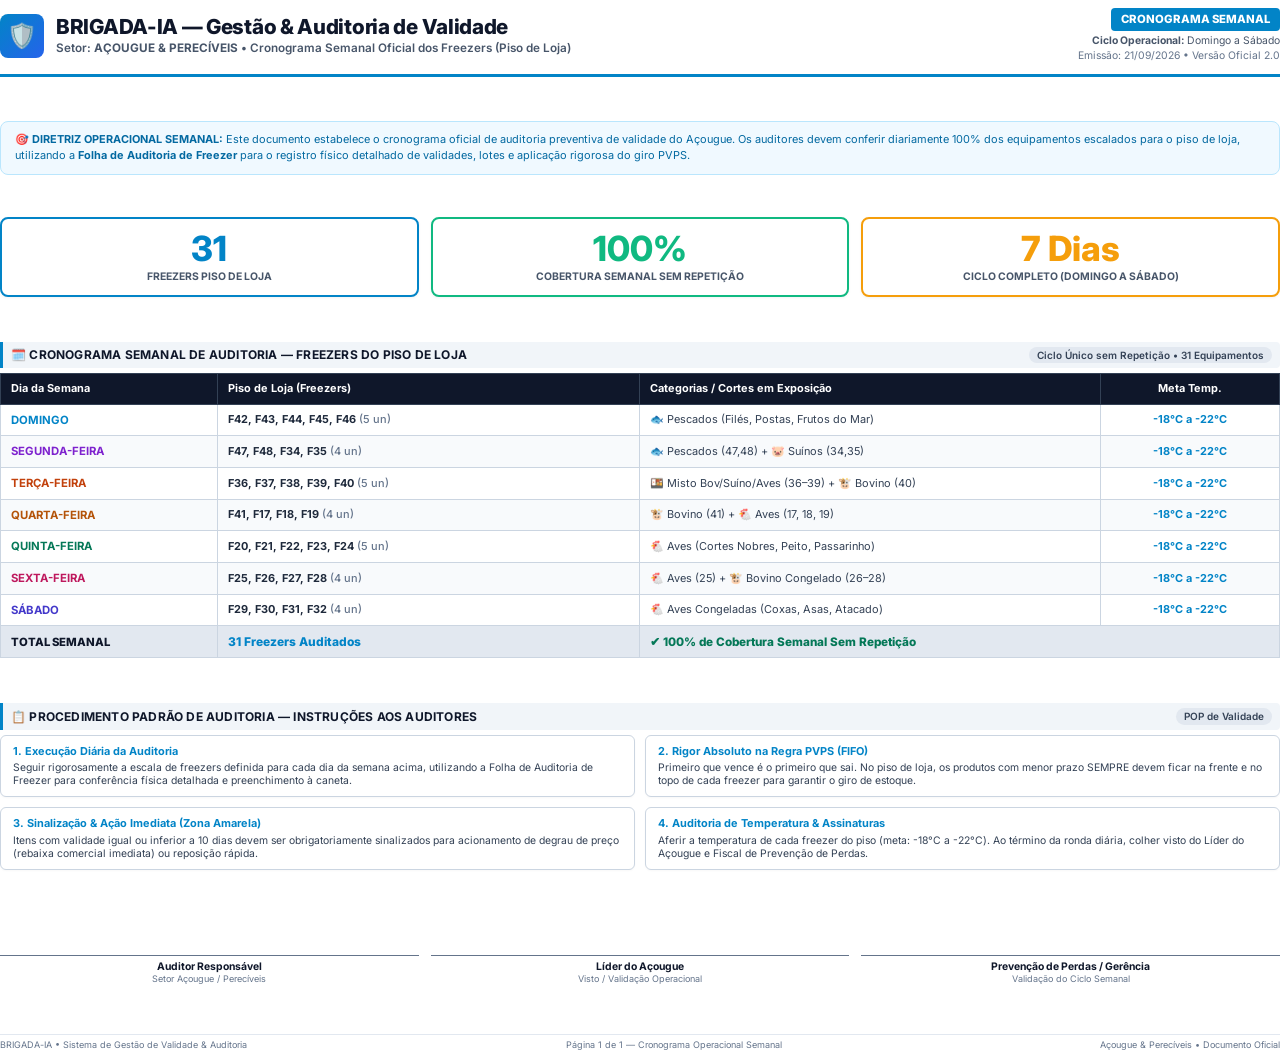
==== commit c7fd3a77: "refactor: ajustar cronograma semanal e folha de auditoria dos freezers - Atualizar cronograma semana" ====
--- a/esquema_verificacao.html
+++ b/esquema_verificacao.html
@@ -2,7 +2,7 @@
 <html lang="pt-BR">
 <head>
 <meta charset="UTF-8">
-<title>Caderno de Verificação de Validade — BRIGADA-IA</title>
+<title>Cronograma Semanal de Auditoria dos Freezers — BRIGADA-IA</title>
 <style>
 
   @import url('https://fonts.googleapis.com/css2?family=Inter:wght@300;400;500;600;700;800&display=swap');
@@ -348,2476 +348,164 @@
 </head>
 <body>
 
-    <!-- PÁGINA 1: RESUMO EXECUTIVO SEMANAL -->
-    <div class="page" style="justify-content: flex-start; gap: 8px;">
-      <div class="doc-header" style="border-bottom: 3px solid #0284c7; padding-bottom: 8px;">
-        <div class="logo-block">
-          <div class="logo-badge" style="width: 40px; height: 40px; font-size: 16pt;">🛡️</div>
+    <!-- PÁGINA 1: CRONOGRAMA OPERACIONAL SEMANAL DOS FREEZERS (FOLHA CHEIA) -->
+    <div class="page" style="justify-content: space-between; min-height: 280mm; max-height: 283mm; padding: 2mm 0;">
+      <!-- CABEÇALHO -->
+      <div class="doc-header" style="border-bottom: 3px solid #0284c7; padding-bottom: 10px; margin-bottom: 2px;">
+        <div class="logo-block" style="gap: 12px;">
+          <div class="logo-badge" style="width: 44px; height: 44px; font-size: 18pt; border-radius: 8px;">🛡️</div>
           <div class="title-group">
-            <h1 style="font-size: 15pt;">BRIGADA-IA — Gestão & Auditoria de Validade</h1>
-            <div class="subtitle" style="font-size: 8.5pt;">Setor: <strong>AÇOUGUE & PERECÍVEIS</strong> • Caderno Semanal Oficial de Auditoria</div>
+            <h1 style="font-size: 15.5pt; letter-spacing: -0.3px;">BRIGADA-IA — Gestão & Auditoria de Validade</h1>
+            <div class="subtitle" style="font-size: 8.8pt; margin-top: 2px;">Setor: <strong>AÇOUGUE & PERECÍVEIS</strong> • Cronograma Semanal Oficial dos Freezers (Piso de Loja)</div>
           </div>
         </div>
-        <div class="meta-right">
-          <span style="background: #0284c7; color: white; padding: 3px 8px; border-radius: 4px; font-weight: 800; font-size: 7.5pt;">CADERNO SEMANAL</span><br>
-          <strong>Ciclo Completo:</strong> Domingo a Sábado<br>
-          <strong>Emissão:</strong> 21/09/2026 • Versão Oficial 2.0
-        </div>
-      </div>
-
-      <div style="background: #f0f9ff; border: 1px solid #bae6fd; border-radius: 6px; padding: 8px 12px; font-size: 7.8pt; color: #0369a1; line-height: 1.4;">
-        🎯 <strong>DIRETRIZ OPERACIONAL SEMANAL:</strong> Este documento compõe o dossiê oficial de auditoria preventiva de validade do Açougue. Cada dia da semana possui sua <strong>Folha Própria e Exclusiva de Auditoria</strong> (Páginas 2 a 8). Os auditores devem preencher a folha do respectivo dia, conferindo 100% dos paletes das colunas programadas da câmara congelada e 100% dos freezers do piso de loja.
-      </div>
-
-      <div style="display: grid; grid-template-columns: repeat(4, 1fr); gap: 8px; margin: 4px 0;">
-        <div style="background: #ffffff; border: 1px solid #cbd5e1; border-radius: 6px; padding: 8px; text-align: center;">
-          <div style="font-size: 16pt; font-weight: 800; color: #0284c7;">31</div>
-          <div style="font-size: 6.8pt; font-weight: 700; color: #64748b; text-transform: uppercase;">Freezers Piso de Loja</div>
-        </div>
-        <div style="background: #ffffff; border: 1px solid #cbd5e1; border-radius: 6px; padding: 8px; text-align: center;">
-          <div style="font-size: 16pt; font-weight: 800; color: #6366f1;">16</div>
-          <div style="font-size: 6.8pt; font-weight: 700; color: #64748b; text-transform: uppercase;">Colunas Câmara Cong.</div>
-        </div>
-        <div style="background: #ffffff; border: 1px solid #cbd5e1; border-radius: 6px; padding: 8px; text-align: center;">
-          <div style="font-size: 16pt; font-weight: 800; color: #10b981;">128</div>
-          <div style="font-size: 6.8pt; font-weight: 700; color: #64748b; text-transform: uppercase;">Paletes Auditados</div>
-        </div>
-        <div style="background: #ffffff; border: 1px solid #cbd5e1; border-radius: 6px; padding: 8px; text-align: center;">
-          <div style="font-size: 16pt; font-weight: 800; color: #f59e0b;">7 Dias</div>
-          <div style="font-size: 6.8pt; font-weight: 700; color: #64748b; text-transform: uppercase;">1 Folha por Dia</div>
+        <div class="meta-right" style="font-size: 7.8pt; line-height: 1.4;">
+          <span style="background: #0284c7; color: white; padding: 4px 10px; border-radius: 4px; font-weight: 800; font-size: 8.5pt; display: inline-block; margin-bottom: 3px;">CRONOGRAMA SEMANAL</span><br>
+          <strong>Ciclo Operacional:</strong> Domingo a Sábado<br>
+          <span style="color: #64748b;">Emissão: 21/09/2026 • Versão Oficial 2.0</span>
+        </div>
+      </div>
+
+      <!-- DIRETRIZ OPERACIONAL -->
+      <div style="background: #f0f9ff; border: 1.5px solid #bae6fd; border-radius: 8px; padding: 10px 14px; font-size: 8.2pt; color: #0369a1; line-height: 1.45;">
+        🎯 <strong>DIRETRIZ OPERACIONAL SEMANAL:</strong> Este documento estabelece o cronograma oficial de auditoria preventiva de validade do Açougue. Os auditores devem conferir diariamente 100% dos equipamentos escalados para o piso de loja, utilizando a <strong>Folha de Auditoria de Freezer</strong> para o registro físico detalhado de validades, lotes e aplicação rigorosa do giro PVPS.
+      </div>
+
+      <!-- CARDS DE DESTAQUE -->
+      <div style="display: grid; grid-template-columns: repeat(3, 1fr); gap: 12px;">
+        <div style="background: #ffffff; border: 2px solid #0284c7; border-radius: 8px; padding: 12px 8px; text-align: center; box-shadow: 0 1px 3px rgba(0,0,0,0.05);">
+          <div style="font-size: 26pt; font-weight: 800; color: #0284c7; line-height: 1;">31</div>
+          <div style="font-size: 7.8pt; font-weight: 700; color: #475569; text-transform: uppercase; margin-top: 4px;">Freezers Piso de Loja</div>
+        </div>
+        <div style="background: #ffffff; border: 2px solid #10b981; border-radius: 8px; padding: 12px 8px; text-align: center; box-shadow: 0 1px 3px rgba(0,0,0,0.05);">
+          <div style="font-size: 26pt; font-weight: 800; color: #10b981; line-height: 1;">100%</div>
+          <div style="font-size: 7.8pt; font-weight: 700; color: #475569; text-transform: uppercase; margin-top: 4px;">Cobertura Semanal Sem Repetição</div>
+        </div>
+        <div style="background: #ffffff; border: 2px solid #f59e0b; border-radius: 8px; padding: 12px 8px; text-align: center; box-shadow: 0 1px 3px rgba(0,0,0,0.05);">
+          <div style="font-size: 26pt; font-weight: 800; color: #f59e0b; line-height: 1;">7 Dias</div>
+          <div style="font-size: 7.8pt; font-weight: 700; color: #475569; text-transform: uppercase; margin-top: 4px;">Ciclo Completo (Domingo a Sábado)</div>
         </div>
       </div>
 
       <!-- TABELA CRONOGRAMA UNIFICADO -->
-      <div class="section-bar" style="margin-top: 6px;">
-        <h2>🗓️ Cronograma Semanal Sincronizado — Piso de Loja & Câmara Fria</h2>
-        <span class="sub-badge">Ciclo Único sem Repetição</span>
-      </div>
-
-      <table style="width: 100%; border-collapse: collapse; font-size: 7.2pt; border: 1px solid #cbd5e1;">
-        <thead>
-          <tr style="background: #1e293b; color: white;">
-            <th style="padding: 5px; text-align: left; width: 14%;">Dia da Semana</th>
-            <th style="padding: 5px; text-align: left; width: 22%;">Câmara Congelada (Racks)</th>
-            <th style="padding: 5px; text-align: center; width: 10%;">Paletes</th>
-            <th style="padding: 5px; text-align: left; width: 26%;">Piso de Loja (Freezers)</th>
-            <th style="padding: 5px; text-align: left; width: 28%;">Categorias / Produtos</th>
-          </tr>
-        </thead>
-        <tbody>
-          <tr>
-            <td style="padding: 4.5px 5px; border-bottom: 1px solid #e2e8f0;"><strong style="color: #0284c7;">DOMINGO</strong></td>
-            <td style="padding: 4.5px 5px; border-bottom: 1px solid #e2e8f0;">Colunas 01, 02, 03 (3 colunas)</td>
-            <td style="padding: 4.5px 5px; text-align: center; border-bottom: 1px solid #e2e8f0; font-weight: 700;">24</td>
-            <td style="padding: 4.5px 5px; border-bottom: 1px solid #e2e8f0;">F42, F43, F44, F45, F46 (5 un)</td>
-            <td style="padding: 4.5px 5px; border-bottom: 1px solid #e2e8f0;">🐟 Pescados (Filés, Postas, Frutos do Mar)</td>
-          </tr>
-          <tr style="background: #f8fafc;">
-            <td style="padding: 4.5px 5px; border-bottom: 1px solid #e2e8f0;"><strong style="color: #7e22ce;">SEGUNDA-FEIRA</strong></td>
-            <td style="padding: 4.5px 5px; border-bottom: 1px solid #e2e8f0;">Colunas 04, 05, 06 (3 colunas)</td>
-            <td style="padding: 4.5px 5px; text-align: center; border-bottom: 1px solid #e2e8f0; font-weight: 700;">24</td>
-            <td style="padding: 4.5px 5px; border-bottom: 1px solid #e2e8f0;">F47, F48, F34, F35 (4 un)</td>
-            <td style="padding: 4.5px 5px; border-bottom: 1px solid #e2e8f0;">🐟 Pescados (47,48) + 🐷 Suínos (34,35)</td>
-          </tr>
-          <tr>
-            <td style="padding: 4.5px 5px; border-bottom: 1px solid #e2e8f0;"><strong style="color: #c2410c;">TERÇA-FEIRA</strong></td>
-            <td style="padding: 4.5px 5px; border-bottom: 1px solid #e2e8f0;">Colunas 07, 08, 09 (3 colunas)</td>
-            <td style="padding: 4.5px 5px; text-align: center; border-bottom: 1px solid #e2e8f0; font-weight: 700;">24</td>
-            <td style="padding: 4.5px 5px; border-bottom: 1px solid #e2e8f0;">F36, F37, F38, F39, F40 (5 un)</td>
-            <td style="padding: 4.5px 5px; border-bottom: 1px solid #e2e8f0;">🍱 Misto Bov/Suíno/Aves (36–39) + 🐮 Bovino (40)</td>
-          </tr>
-          <tr style="background: #f8fafc;">
-            <td style="padding: 4.5px 5px; border-bottom: 1px solid #e2e8f0;"><strong style="color: #b45309;">QUARTA-FEIRA</strong></td>
-            <td style="padding: 4.5px 5px; border-bottom: 1px solid #e2e8f0;">Colunas 10, 11 (2 colunas)</td>
-            <td style="padding: 4.5px 5px; text-align: center; border-bottom: 1px solid #e2e8f0; font-weight: 700;">16</td>
-            <td style="padding: 4.5px 5px; border-bottom: 1px solid #e2e8f0;">F41, F17, F18, F19 (4 un)</td>
-            <td style="padding: 4.5px 5px; border-bottom: 1px solid #e2e8f0;">🐮 Bovino (41) + 🐔 Aves (17, 18, 19)</td>
-          </tr>
-          <tr>
-            <td style="padding: 4.5px 5px; border-bottom: 1px solid #e2e8f0;"><strong style="color: #047857;">QUINTA-FEIRA</strong></td>
-            <td style="padding: 4.5px 5px; border-bottom: 1px solid #e2e8f0;">Colunas 12, 13 (2 colunas)</td>
-            <td style="padding: 4.5px 5px; text-align: center; border-bottom: 1px solid #e2e8f0; font-weight: 700;">16</td>
-            <td style="padding: 4.5px 5px; border-bottom: 1px solid #e2e8f0;">F20, F21, F22, F23, F24 (5 un)</td>
-            <td style="padding: 4.5px 5px; border-bottom: 1px solid #e2e8f0;">🐔 Aves (Cortes Nobres, Peito, Passarinho)</td>
-          </tr>
-          <tr style="background: #f8fafc;">
-            <td style="padding: 4.5px 5px; border-bottom: 1px solid #e2e8f0;"><strong style="color: #be185d;">SEXTA-FEIRA</strong></td>
-            <td style="padding: 4.5px 5px; border-bottom: 1px solid #e2e8f0;">Colunas 14, 15 (2 colunas)</td>
-            <td style="padding: 4.5px 5px; text-align: center; border-bottom: 1px solid #e2e8f0; font-weight: 700;">16</td>
-            <td style="padding: 4.5px 5px; border-bottom: 1px solid #e2e8f0;">F25, F26, F27, F28 (4 un)</td>
-            <td style="padding: 4.5px 5px; border-bottom: 1px solid #e2e8f0;">🐔 Aves (25) + 🐮 Bovino Congelado (26–28)</td>
-          </tr>
-          <tr>
-            <td style="padding: 4.5px 5px; border-bottom: 1px solid #e2e8f0;"><strong style="color: #4338ca;">SÁBADO</strong></td>
-            <td style="padding: 4.5px 5px; border-bottom: 1px solid #e2e8f0;">Coluna 16 (1 coluna)</td>
-            <td style="padding: 4.5px 5px; text-align: center; border-bottom: 1px solid #e2e8f0; font-weight: 700;">8</td>
-            <td style="padding: 4.5px 5px; border-bottom: 1px solid #e2e8f0;">F29, F30, F31, F32 (4 un)</td>
-            <td style="padding: 4.5px 5px; border-bottom: 1px solid #e2e8f0;">🐔 Aves Congeladas (Coxas, Asas, Atacado)</td>
-          </tr>
-          <tr style="background: #e2e8f0; font-weight: 800;">
-            <td style="padding: 5px;">TOTAL SEMANAL</td>
-            <td style="padding: 5px;">16 Colunas / Racks</td>
-            <td style="padding: 5px; text-align: center; color: #0284c7;">128</td>
-            <td style="padding: 5px;">31 Freezers Auditados</td>
-            <td style="padding: 5px; color: #047857;">✔ 100% de Cobertura Sem Repetição</td>
-          </tr>
-        </tbody>
-      </table>
-
-      <!-- INSTRUÇÕES OPERACIONAIS -->
-      <div class="section-bar" style="margin-top: 6px;">
-        <h2>📋 Procedimento Padrão de Auditoria — Instruções aos Auditores</h2>
-        <span class="sub-badge">POP de Validade</span>
-      </div>
-
-      <div style="display: grid; grid-template-columns: repeat(2, 1fr); gap: 8px; font-size: 7.2pt; color: #334155;">
-        <div style="border: 1px solid #cbd5e1; border-radius: 5px; padding: 6px 8px; background: #ffffff;">
-          <strong style="color: #0284c7; display: block; margin-bottom: 2px;">1. Uso Diário da Folha de Verificação</strong>
-          Cada dia da semana tem sua folha específica anexada a este caderno (páginas 2 a 8). O auditor deve destacar ou imprimir a folha do dia e preenchê-la à caneta no momento da auditoria.
-        </div>
-        <div style="border: 1px solid #cbd5e1; border-radius: 5px; padding: 6px 8px; background: #ffffff;">
-          <strong style="color: #0284c7; display: block; margin-bottom: 2px;">2. Rigor Absoluto na Regra PVPS (FIFO)</strong>
-          Primeiro que vence é o primeiro que sai. No piso de loja, os produtos com menor prazo SEMPRE devem ficar na frente/topo. Na câmara, o palete com validade mais curta deve ficar na posição de saída.
-        </div>
-        <div style="border: 1px solid #cbd5e1; border-radius: 5px; padding: 6px 8px; background: #ffffff;">
-          <strong style="color: #0284c7; display: block; margin-bottom: 2px;">3. Sinalização & Ação Imediata (Zona Amarela)</strong>
-          Itens com validade igual ou inferior a 10 dias devem ser obrigatoriamente anotados na folha do dia para acionamento imediato de degrau de preço (rebaixa comercial) ou reposição rápida.
-        </div>
-        <div style="border: 1px solid #cbd5e1; border-radius: 5px; padding: 6px 8px; background: #ffffff;">
-          <strong style="color: #0284c7; display: block; margin-bottom: 2px;">4. Auditoria de Temperatura & Assinaturas</strong>
-          Aferir a temperatura da câmara congelada (padrão -18,5°C) e de cada freezer do piso (-18°C a -22°C). Ao término da ronda, colher assinatura do Líder do Açougue e Fiscal de Prevenção.
+      <div>
+        <div class="section-bar" style="margin-bottom: 5px; padding: 5px 8px;">
+          <h2 style="font-size: 9pt;">🗓️ Cronograma Semanal de Auditoria — Freezers do Piso de Loja</h2>
+          <span class="sub-badge" style="font-size: 7.5pt; padding: 2px 8px;">Ciclo Único sem Repetição • 31 Equipamentos</span>
+        </div>
+
+        <table style="width: 100%; border-collapse: collapse; font-size: 8.2pt; border: 1.5px solid #94a3b8;">
+          <thead>
+            <tr style="background: #0f172a; color: white;">
+              <th style="padding: 8px 10px; text-align: left; width: 17%; border: 1px solid #334155; font-weight: 700;">Dia da Semana</th>
+              <th style="padding: 8px 10px; text-align: left; width: 33%; border: 1px solid #334155; font-weight: 700;">Piso de Loja (Freezers)</th>
+              <th style="padding: 8px 10px; text-align: left; width: 36%; border: 1px solid #334155; font-weight: 700;">Categorias / Cortes em Exposição</th>
+              <th style="padding: 8px 10px; text-align: center; width: 14%; border: 1px solid #334155; font-weight: 700;">Meta Temp.</th>
+            </tr>
+          </thead>
+          <tbody>
+            <tr style="height: 30px;">
+              <td style="padding: 8px 10px; border: 1px solid #cbd5e1;"><strong style="color: #0284c7; font-size: 8.5pt;">DOMINGO</strong></td>
+              <td style="padding: 8px 10px; border: 1px solid #cbd5e1; font-weight: 700; color: #1e293b;">F42, F43, F44, F45, F46 <span style="color: #64748b; font-weight: 500;">(5 un)</span></td>
+              <td style="padding: 8px 10px; border: 1px solid #cbd5e1; color: #334155;">🐟 Pescados (Filés, Postas, Frutos do Mar)</td>
+              <td style="padding: 8px 10px; border: 1px solid #cbd5e1; text-align: center; font-weight: 700; color: #0284c7;">-18°C a -22°C</td>
+            </tr>
+            <tr style="background: #f8fafc; height: 30px;">
+              <td style="padding: 8px 10px; border: 1px solid #cbd5e1;"><strong style="color: #7e22ce; font-size: 8.5pt;">SEGUNDA-FEIRA</strong></td>
+              <td style="padding: 8px 10px; border: 1px solid #cbd5e1; font-weight: 700; color: #1e293b;">F47, F48, F34, F35 <span style="color: #64748b; font-weight: 500;">(4 un)</span></td>
+              <td style="padding: 8px 10px; border: 1px solid #cbd5e1; color: #334155;">🐟 Pescados (47,48) + 🐷 Suínos (34,35)</td>
+              <td style="padding: 8px 10px; border: 1px solid #cbd5e1; text-align: center; font-weight: 700; color: #0284c7;">-18°C a -22°C</td>
+            </tr>
+            <tr style="height: 30px;">
+              <td style="padding: 8px 10px; border: 1px solid #cbd5e1;"><strong style="color: #c2410c; font-size: 8.5pt;">TERÇA-FEIRA</strong></td>
+              <td style="padding: 8px 10px; border: 1px solid #cbd5e1; font-weight: 700; color: #1e293b;">F36, F37, F38, F39, F40 <span style="color: #64748b; font-weight: 500;">(5 un)</span></td>
+              <td style="padding: 8px 10px; border: 1px solid #cbd5e1; color: #334155;">🍱 Misto Bov/Suíno/Aves (36–39) + 🐮 Bovino (40)</td>
+              <td style="padding: 8px 10px; border: 1px solid #cbd5e1; text-align: center; font-weight: 700; color: #0284c7;">-18°C a -22°C</td>
+            </tr>
+            <tr style="background: #f8fafc; height: 30px;">
+              <td style="padding: 8px 10px; border: 1px solid #cbd5e1;"><strong style="color: #b45309; font-size: 8.5pt;">QUARTA-FEIRA</strong></td>
+              <td style="padding: 8px 10px; border: 1px solid #cbd5e1; font-weight: 700; color: #1e293b;">F41, F17, F18, F19 <span style="color: #64748b; font-weight: 500;">(4 un)</span></td>
+              <td style="padding: 8px 10px; border: 1px solid #cbd5e1; color: #334155;">🐮 Bovino (41) + 🐔 Aves (17, 18, 19)</td>
+              <td style="padding: 8px 10px; border: 1px solid #cbd5e1; text-align: center; font-weight: 700; color: #0284c7;">-18°C a -22°C</td>
+            </tr>
+            <tr style="height: 30px;">
+              <td style="padding: 8px 10px; border: 1px solid #cbd5e1;"><strong style="color: #047857; font-size: 8.5pt;">QUINTA-FEIRA</strong></td>
+              <td style="padding: 8px 10px; border: 1px solid #cbd5e1; font-weight: 700; color: #1e293b;">F20, F21, F22, F23, F24 <span style="color: #64748b; font-weight: 500;">(5 un)</span></td>
+              <td style="padding: 8px 10px; border: 1px solid #cbd5e1; color: #334155;">🐔 Aves (Cortes Nobres, Peito, Passarinho)</td>
+              <td style="padding: 8px 10px; border: 1px solid #cbd5e1; text-align: center; font-weight: 700; color: #0284c7;">-18°C a -22°C</td>
+            </tr>
+            <tr style="background: #f8fafc; height: 30px;">
+              <td style="padding: 8px 10px; border: 1px solid #cbd5e1;"><strong style="color: #be185d; font-size: 8.5pt;">SEXTA-FEIRA</strong></td>
+              <td style="padding: 8px 10px; border: 1px solid #cbd5e1; font-weight: 700; color: #1e293b;">F25, F26, F27, F28 <span style="color: #64748b; font-weight: 500;">(4 un)</span></td>
+              <td style="padding: 8px 10px; border: 1px solid #cbd5e1; color: #334155;">🐔 Aves (25) + 🐮 Bovino Congelado (26–28)</td>
+              <td style="padding: 8px 10px; border: 1px solid #cbd5e1; text-align: center; font-weight: 700; color: #0284c7;">-18°C a -22°C</td>
+            </tr>
+            <tr style="height: 30px;">
+              <td style="padding: 8px 10px; border: 1px solid #cbd5e1;"><strong style="color: #4338ca; font-size: 8.5pt;">SÁBADO</strong></td>
+              <td style="padding: 8px 10px; border: 1px solid #cbd5e1; font-weight: 700; color: #1e293b;">F29, F30, F31, F32 <span style="color: #64748b; font-weight: 500;">(4 un)</span></td>
+              <td style="padding: 8px 10px; border: 1px solid #cbd5e1; color: #334155;">🐔 Aves Congeladas (Coxas, Asas, Atacado)</td>
+              <td style="padding: 8px 10px; border: 1px solid #cbd5e1; text-align: center; font-weight: 700; color: #0284c7;">-18°C a -22°C</td>
+            </tr>
+            <tr style="background: #e2e8f0; font-weight: 800; height: 32px;">
+              <td style="padding: 8px 10px; border: 1px solid #cbd5e1; font-size: 8.5pt;">TOTAL SEMANAL</td>
+              <td style="padding: 8px 10px; border: 1px solid #cbd5e1; color: #0284c7; font-size: 9pt;">31 Freezers Auditados</td>
+              <td style="padding: 8px 10px; border: 1px solid #cbd5e1; color: #047857; font-size: 8.8pt;" colspan="2">✔ 100% de Cobertura Semanal Sem Repetição</td>
+            </tr>
+          </tbody>
+        </table>
+      </div>
+
+      <!-- INSTRUÇÕES OPERACIONAIS POP -->
+      <div>
+        <div class="section-bar" style="margin-bottom: 5px; padding: 5px 8px;">
+          <h2 style="font-size: 9pt;">📋 Procedimento Padrão de Auditoria — Instruções aos Auditores</h2>
+          <span class="sub-badge" style="font-size: 7.5pt; padding: 2px 8px;">POP de Validade</span>
+        </div>
+
+        <div style="display: grid; grid-template-columns: repeat(2, 1fr); gap: 10px; font-size: 7.8pt; color: #334155;">
+          <div style="border: 1px solid #cbd5e1; border-radius: 6px; padding: 9px 12px; background: #ffffff; box-shadow: 0 1px 2px rgba(0,0,0,0.03);">
+            <strong style="color: #0284c7; font-size: 8.2pt; display: block; margin-bottom: 3px;">1. Execução Diária da Auditoria</strong>
+            Seguir rigorosamente a escala de freezers definida para cada dia da semana acima, utilizando a Folha de Auditoria de Freezer para conferência física detalhada e preenchimento à caneta.
+          </div>
+          <div style="border: 1px solid #cbd5e1; border-radius: 6px; padding: 9px 12px; background: #ffffff; box-shadow: 0 1px 2px rgba(0,0,0,0.03);">
+            <strong style="color: #0284c7; font-size: 8.2pt; display: block; margin-bottom: 3px;">2. Rigor Absoluto na Regra PVPS (FIFO)</strong>
+            Primeiro que vence é o primeiro que sai. No piso de loja, os produtos com menor prazo SEMPRE devem ficar na frente e no topo de cada freezer para garantir o giro de estoque.
+          </div>
+          <div style="border: 1px solid #cbd5e1; border-radius: 6px; padding: 9px 12px; background: #ffffff; box-shadow: 0 1px 2px rgba(0,0,0,0.03);">
+            <strong style="color: #0284c7; font-size: 8.2pt; display: block; margin-bottom: 3px;">3. Sinalização & Ação Imediata (Zona Amarela)</strong>
+            Itens com validade igual ou inferior a 10 dias devem ser obrigatoriamente sinalizados para acionamento de degrau de preço (rebaixa comercial imediata) ou reposição rápida.
+          </div>
+          <div style="border: 1px solid #cbd5e1; border-radius: 6px; padding: 9px 12px; background: #ffffff; box-shadow: 0 1px 2px rgba(0,0,0,0.03);">
+            <strong style="color: #0284c7; font-size: 8.2pt; display: block; margin-bottom: 3px;">4. Auditoria de Temperatura & Assinaturas</strong>
+            Aferir a temperatura de cada freezer do piso (meta: -18°C a -22°C). Ao término da ronda diária, colher visto do Líder do Açougue e Fiscal de Prevenção de Perdas.
+          </div>
         </div>
       </div>
 
       <!-- ASSINATURAS DO CADERNO -->
-      <div class="signatures-bar" style="margin-top: 15px;">
+      <div class="signatures-bar" style="margin-top: 6px; padding-top: 6px;">
         <div class="sig-item">
-          <div class="sig-line"></div>
-          <div class="sig-role">Auditor Responsável</div>
-          <div class="sig-desc">Setor Açougue / Perecíveis</div>
+          <div class="sig-line" style="height: 32px; border-bottom: 1.5px solid #64748b; margin-bottom: 4px;"></div>
+          <div class="sig-role" style="font-size: 7.8pt;">Auditor Responsável</div>
+          <div class="sig-desc" style="font-size: 6.8pt;">Setor Açougue / Perecíveis</div>
         </div>
         <div class="sig-item">
-          <div class="sig-line"></div>
-          <div class="sig-role">Líder do Açougue</div>
-          <div class="sig-desc">Felipe Gabriel — BRIGADA-IA</div>
+          <div class="sig-line" style="height: 32px; border-bottom: 1.5px solid #64748b; margin-bottom: 4px;"></div>
+          <div class="sig-role" style="font-size: 7.8pt;">Líder do Açougue</div>
+          <div class="sig-desc" style="font-size: 6.8pt;">Visto / Validação Operacional</div>
         </div>
         <div class="sig-item">
-          <div class="sig-line"></div>
-          <div class="sig-role">Prevenção de Perdas / Gerência</div>
-          <div class="sig-desc">Validação do Ciclo Semanal</div>
-        </div>
-      </div>
-
-      <div class="footer-strip" style="margin-top: 8px;">
+          <div class="sig-line" style="height: 32px; border-bottom: 1.5px solid #64748b; margin-bottom: 4px;"></div>
+          <div class="sig-role" style="font-size: 7.8pt;">Prevenção de Perdas / Gerência</div>
+          <div class="sig-desc" style="font-size: 6.8pt;">Validação do Ciclo Semanal</div>
+        </div>
+      </div>
+
+      <!-- RODAPÉ -->
+      <div class="footer-strip" style="margin-top: 4px; padding-top: 4px; font-size: 6.8pt; border-top: 1px solid #e2e8f0;">
         <span>BRIGADA-IA • Sistema de Gestão de Validade & Auditoria</span>
-        <span>Página 1 de 8 — Resumo Executivo Semanal</span>
-        <span>Documento Oficial de Uso Obrigatório</span>
-      </div>
-    </div>
-    
-    <!-- PÁGINA: FOLHA DE AUDITORIA DIÁRIA — DOMINGO -->
-    <div class="page">
-      <!-- HEADER -->
-      <div class="doc-header">
-        <div class="logo-block">
-          <div class="logo-badge">🛡️</div>
-          <div class="title-group">
-            <h1>BRIGADA-IA — Folha de Auditoria Diária</h1>
-            <div class="subtitle">Setor: <strong>AÇOUGUE & PERECÍVEIS</strong> • Controle Rigoroso de Validade & Giro PVPS</div>
-          </div>
-        </div>
-        <div class="meta-right">
-          <span class="day-pill" style="background: #e0f2fe; color: #0284c7;">🗓️ DOMINGO</span><br>
-          <span style="font-size: 6.5pt; color: #64748b;">Protocolo Operacional • Ciclo Único Semanal</span>
-        </div>
-      </div>
-
-      <!-- BARRA DE PREENCHIMENTO DO AUDITOR -->
-      <div class="audit-meta-bar">
-        <div class="audit-field">
-          <strong>Data:</strong> <span class="fill-line" style="min-width: 75px;">___/___/______</span>
-        </div>
-        <div class="audit-field">
-          <strong>Turno:</strong> <span class="checkbox-square"></span> 1º &nbsp; <span class="checkbox-square"></span> 2º
-        </div>
-        <div class="audit-field">
-          <strong>Auditor:</strong> <span class="fill-line" style="min-width: 110px;"></span>
-        </div>
-        <div class="audit-field">
-          <strong>Horário:</strong> <span class="fill-line" style="min-width: 45px;">___:___</span> às <span class="fill-line" style="min-width: 45px;">___:___</span>
-        </div>
-        <div class="audit-field">
-          <strong>Temp. Câmara:</strong> <span class="fill-line" style="min-width: 45px;">____°C</span>
-        </div>
-      </div>
-
-      <!-- SEÇÃO 1: CÂMARA CONGELADA (-18,5°C) -->
-      <div class="section-bar" style="border-left-color: #6366f1;">
-        <h2>❄️ 1. Câmara Congelada (-18,5°C) — Escala do Dia: Coluna 01, Coluna 02, Coluna 03</h2>
-        <span class="sub-badge" style="background: #e0e7ff; color: #4338ca;">24 Posições de Paletes (3 Colunas)</span>
-      </div>
-
-      <div class="col-grid" style="grid-template-columns: repeat(3, 1fr);">
-        
-        <div class="col-card">
-          <div class="col-card-header">
-            <span>❄️ Coluna 01 (Rack 01)</span>
-            <span style="background: rgba(255,255,255,0.2); padding: 0 4px; border-radius: 3px; font-size: 6.2pt;">8 Paletes</span>
-          </div>
-          <table class="compact-table">
-            <thead>
-              <tr>
-                <th style="width: 18%;">Pos.</th>
-                <th style="width: 48%;">Cód / Produto / Lote</th>
-                <th style="width: 22%;">Validade</th>
-                <th style="width: 12%; text-align: center;">OK</th>
-              </tr>
-            </thead>
-            <tbody>
-              <tr>
-                <td><strong>N4-E</strong> <span style="font-size: 5.5pt; color:#64748b;">(Topo)</span></td>
-                <td>___________________</td>
-                <td>___/___/___</td>
-                <td style="text-align: center;"><span class="checkbox-square"></span></td>
-              </tr>
-              <tr>
-                <td><strong>N4-D</strong> <span style="font-size: 5.5pt; color:#64748b;">(Topo)</span></td>
-                <td>___________________</td>
-                <td>___/___/___</td>
-                <td style="text-align: center;"><span class="checkbox-square"></span></td>
-              </tr>
-              <tr>
-                <td><strong>N3-E</strong> <span style="font-size: 5.5pt; color:#64748b;">(Alto)</span></td>
-                <td>___________________</td>
-                <td>___/___/___</td>
-                <td style="text-align: center;"><span class="checkbox-square"></span></td>
-              </tr>
-              <tr>
-                <td><strong>N3-D</strong> <span style="font-size: 5.5pt; color:#64748b;">(Alto)</span></td>
-                <td>___________________</td>
-                <td>___/___/___</td>
-                <td style="text-align: center;"><span class="checkbox-square"></span></td>
-              </tr>
-              <tr>
-                <td><strong>N2-E</strong> <span style="font-size: 5.5pt; color:#64748b;">(Méd)</span></td>
-                <td>___________________</td>
-                <td>___/___/___</td>
-                <td style="text-align: center;"><span class="checkbox-square"></span></td>
-              </tr>
-              <tr>
-                <td><strong>N2-D</strong> <span style="font-size: 5.5pt; color:#64748b;">(Méd)</span></td>
-                <td>___________________</td>
-                <td>___/___/___</td>
-                <td style="text-align: center;"><span class="checkbox-square"></span></td>
-              </tr>
-              <tr>
-                <td><strong>N1-E</strong> <span style="font-size: 5.5pt; color:#64748b;">(Chão)</span></td>
-                <td>___________________</td>
-                <td>___/___/___</td>
-                <td style="text-align: center;"><span class="checkbox-square"></span></td>
-              </tr>
-              <tr>
-                <td><strong>N1-D</strong> <span style="font-size: 5.5pt; color:#64748b;">(Chão)</span></td>
-                <td>___________________</td>
-                <td>___/___/___</td>
-                <td style="text-align: center;"><span class="checkbox-square"></span></td>
-              </tr>
-            </tbody>
-          </table>
-        </div>
-        
-        <div class="col-card">
-          <div class="col-card-header">
-            <span>❄️ Coluna 02 (Rack 02)</span>
-            <span style="background: rgba(255,255,255,0.2); padding: 0 4px; border-radius: 3px; font-size: 6.2pt;">8 Paletes</span>
-          </div>
-          <table class="compact-table">
-            <thead>
-              <tr>
-                <th style="width: 18%;">Pos.</th>
-                <th style="width: 48%;">Cód / Produto / Lote</th>
-                <th style="width: 22%;">Validade</th>
-                <th style="width: 12%; text-align: center;">OK</th>
-              </tr>
-            </thead>
-            <tbody>
-              <tr>
-                <td><strong>N4-E</strong> <span style="font-size: 5.5pt; color:#64748b;">(Topo)</span></td>
-                <td>___________________</td>
-                <td>___/___/___</td>
-                <td style="text-align: center;"><span class="checkbox-square"></span></td>
-              </tr>
-              <tr>
-                <td><strong>N4-D</strong> <span style="font-size: 5.5pt; color:#64748b;">(Topo)</span></td>
-                <td>___________________</td>
-                <td>___/___/___</td>
-                <td style="text-align: center;"><span class="checkbox-square"></span></td>
-              </tr>
-              <tr>
-                <td><strong>N3-E</strong> <span style="font-size: 5.5pt; color:#64748b;">(Alto)</span></td>
-                <td>___________________</td>
-                <td>___/___/___</td>
-                <td style="text-align: center;"><span class="checkbox-square"></span></td>
-              </tr>
-              <tr>
-                <td><strong>N3-D</strong> <span style="font-size: 5.5pt; color:#64748b;">(Alto)</span></td>
-                <td>___________________</td>
-                <td>___/___/___</td>
-                <td style="text-align: center;"><span class="checkbox-square"></span></td>
-              </tr>
-              <tr>
-                <td><strong>N2-E</strong> <span style="font-size: 5.5pt; color:#64748b;">(Méd)</span></td>
-                <td>___________________</td>
-                <td>___/___/___</td>
-                <td style="text-align: center;"><span class="checkbox-square"></span></td>
-              </tr>
-              <tr>
-                <td><strong>N2-D</strong> <span style="font-size: 5.5pt; color:#64748b;">(Méd)</span></td>
-                <td>___________________</td>
-                <td>___/___/___</td>
-                <td style="text-align: center;"><span class="checkbox-square"></span></td>
-              </tr>
-              <tr>
-                <td><strong>N1-E</strong> <span style="font-size: 5.5pt; color:#64748b;">(Chão)</span></td>
-                <td>___________________</td>
-                <td>___/___/___</td>
-                <td style="text-align: center;"><span class="checkbox-square"></span></td>
-              </tr>
-              <tr>
-                <td><strong>N1-D</strong> <span style="font-size: 5.5pt; color:#64748b;">(Chão)</span></td>
-                <td>___________________</td>
-                <td>___/___/___</td>
-                <td style="text-align: center;"><span class="checkbox-square"></span></td>
-              </tr>
-            </tbody>
-          </table>
-        </div>
-        
-        <div class="col-card">
-          <div class="col-card-header">
-            <span>❄️ Coluna 03 (Rack 03)</span>
-            <span style="background: rgba(255,255,255,0.2); padding: 0 4px; border-radius: 3px; font-size: 6.2pt;">8 Paletes</span>
-          </div>
-          <table class="compact-table">
-            <thead>
-              <tr>
-                <th style="width: 18%;">Pos.</th>
-                <th style="width: 48%;">Cód / Produto / Lote</th>
-                <th style="width: 22%;">Validade</th>
-                <th style="width: 12%; text-align: center;">OK</th>
-              </tr>
-            </thead>
-            <tbody>
-              <tr>
-                <td><strong>N4-E</strong> <span style="font-size: 5.5pt; color:#64748b;">(Topo)</span></td>
-                <td>___________________</td>
-                <td>___/___/___</td>
-                <td style="text-align: center;"><span class="checkbox-square"></span></td>
-              </tr>
-              <tr>
-                <td><strong>N4-D</strong> <span style="font-size: 5.5pt; color:#64748b;">(Topo)</span></td>
-                <td>___________________</td>
-                <td>___/___/___</td>
-                <td style="text-align: center;"><span class="checkbox-square"></span></td>
-              </tr>
-              <tr>
-                <td><strong>N3-E</strong> <span style="font-size: 5.5pt; color:#64748b;">(Alto)</span></td>
-                <td>___________________</td>
-                <td>___/___/___</td>
-                <td style="text-align: center;"><span class="checkbox-square"></span></td>
-              </tr>
-              <tr>
-                <td><strong>N3-D</strong> <span style="font-size: 5.5pt; color:#64748b;">(Alto)</span></td>
-                <td>___________________</td>
-                <td>___/___/___</td>
-                <td style="text-align: center;"><span class="checkbox-square"></span></td>
-              </tr>
-              <tr>
-                <td><strong>N2-E</strong> <span style="font-size: 5.5pt; color:#64748b;">(Méd)</span></td>
-                <td>___________________</td>
-                <td>___/___/___</td>
-                <td style="text-align: center;"><span class="checkbox-square"></span></td>
-              </tr>
-              <tr>
-                <td><strong>N2-D</strong> <span style="font-size: 5.5pt; color:#64748b;">(Méd)</span></td>
-                <td>___________________</td>
-                <td>___/___/___</td>
-                <td style="text-align: center;"><span class="checkbox-square"></span></td>
-              </tr>
-              <tr>
-                <td><strong>N1-E</strong> <span style="font-size: 5.5pt; color:#64748b;">(Chão)</span></td>
-                <td>___________________</td>
-                <td>___/___/___</td>
-                <td style="text-align: center;"><span class="checkbox-square"></span></td>
-              </tr>
-              <tr>
-                <td><strong>N1-D</strong> <span style="font-size: 5.5pt; color:#64748b;">(Chão)</span></td>
-                <td>___________________</td>
-                <td>___/___/___</td>
-                <td style="text-align: center;"><span class="checkbox-square"></span></td>
-              </tr>
-            </tbody>
-          </table>
-        </div>
-        
-      </div>
-
-      <!-- SEÇÃO 2: PISO DE LOJA (-18°C a -22°C) -->
-      <div class="section-bar" style="border-left-color: #0284c7;">
-        <h2>🛒 2. Piso de Loja — Freezers do Dia: F42, F43, F44, F45, F46</h2>
-        <span class="sub-badge" style="background: #e0f2fe; color: #0284c7;">5 Equipamentos • 🐟 Pescados (Filés, Postas, Frutos do Mar, Camarão, Salmão)</span>
-      </div>
-
-      <table class="piso-table">
-        <thead>
-          <tr>
-            <th style="width: 8%;">Freezer</th>
-            <th style="width: 32%;">Categoria / Cortes em Exposição</th>
-            <th style="width: 13%; text-align: center;">Temp. (°C)</th>
-            <th style="width: 17%; text-align: center;">Giro PVPS</th>
-            <th style="width: 10%; text-align: center;">Etiquetas</th>
-            <th style="width: 10%; text-align: center;">Val. + Curta</th>
-            <th style="width: 10%; text-align: center;">Visto</th>
-          </tr>
-        </thead>
-        <tbody>
-          
-        <tr>
-          <td><span class="fz-badge">F42</span></td>
-          <td><strong>Pescados — Filés Nobres (Tilápia, Panga, Merluza)</strong></td>
-          <td style="text-align: center; color: #475569;">[ _____ °C ]</td>
-          <td style="text-align: center;"><span class="checkbox-square"></span> Sim &nbsp; <span class="checkbox-square"></span> Ajustado</td>
-          <td style="text-align: center;"><span class="checkbox-square"></span> OK</td>
-          <td style="text-align: center; color: #475569;">___/___/___</td>
-          <td style="text-align: center; color: #475569;">[ &nbsp;&nbsp;&nbsp;&nbsp;&nbsp;&nbsp;&nbsp;&nbsp;&nbsp;&nbsp;&nbsp;&nbsp; ]</td>
-        </tr>
-        
-        <tr>
-          <td><span class="fz-badge">F43</span></td>
-          <td><strong>Pescados — Postas (Cação, Salmão, Corvina)</strong></td>
-          <td style="text-align: center; color: #475569;">[ _____ °C ]</td>
-          <td style="text-align: center;"><span class="checkbox-square"></span> Sim &nbsp; <span class="checkbox-square"></span> Ajustado</td>
-          <td style="text-align: center;"><span class="checkbox-square"></span> OK</td>
-          <td style="text-align: center; color: #475569;">___/___/___</td>
-          <td style="text-align: center; color: #475569;">[ &nbsp;&nbsp;&nbsp;&nbsp;&nbsp;&nbsp;&nbsp;&nbsp;&nbsp;&nbsp;&nbsp;&nbsp; ]</td>
-        </tr>
-        
-        <tr>
-          <td><span class="fz-badge">F44</span></td>
-          <td><strong>Pescados — Frutos do Mar & Camarão (Cinza, Rosa)</strong></td>
-          <td style="text-align: center; color: #475569;">[ _____ °C ]</td>
-          <td style="text-align: center;"><span class="checkbox-square"></span> Sim &nbsp; <span class="checkbox-square"></span> Ajustado</td>
-          <td style="text-align: center;"><span class="checkbox-square"></span> OK</td>
-          <td style="text-align: center; color: #475569;">___/___/___</td>
-          <td style="text-align: center; color: #475569;">[ &nbsp;&nbsp;&nbsp;&nbsp;&nbsp;&nbsp;&nbsp;&nbsp;&nbsp;&nbsp;&nbsp;&nbsp; ]</td>
-        </tr>
-        
-        <tr>
-          <td><span class="fz-badge">F45</span></td>
-          <td><strong>Pescados — Empanados & Bacalhau Dessalgado</strong></td>
-          <td style="text-align: center; color: #475569;">[ _____ °C ]</td>
-          <td style="text-align: center;"><span class="checkbox-square"></span> Sim &nbsp; <span class="checkbox-square"></span> Ajustado</td>
-          <td style="text-align: center;"><span class="checkbox-square"></span> OK</td>
-          <td style="text-align: center; color: #475569;">___/___/___</td>
-          <td style="text-align: center; color: #475569;">[ &nbsp;&nbsp;&nbsp;&nbsp;&nbsp;&nbsp;&nbsp;&nbsp;&nbsp;&nbsp;&nbsp;&nbsp; ]</td>
-        </tr>
-        
-        <tr>
-          <td><span class="fz-badge">F46</span></td>
-          <td><strong>Pescados — Peixes Inteiros Congelados & Especiais</strong></td>
-          <td style="text-align: center; color: #475569;">[ _____ °C ]</td>
-          <td style="text-align: center;"><span class="checkbox-square"></span> Sim &nbsp; <span class="checkbox-square"></span> Ajustado</td>
-          <td style="text-align: center;"><span class="checkbox-square"></span> OK</td>
-          <td style="text-align: center; color: #475569;">___/___/___</td>
-          <td style="text-align: center; color: #475569;">[ &nbsp;&nbsp;&nbsp;&nbsp;&nbsp;&nbsp;&nbsp;&nbsp;&nbsp;&nbsp;&nbsp;&nbsp; ]</td>
-        </tr>
-        
-        </tbody>
-      </table>
-
-      <!-- SEÇÃO 3: ANOMALIAS E PRODUTOS EM RISCO -->
-      <div class="section-bar" style="border-left-color: #f59e0b;">
-        <h2>⚠️ 3. Apontamento de Produtos Críticos / Validade Curta (&le; 10 Dias) / Avarias</h2>
-        <span class="sub-badge" style="background: #fef3c7; color: #b45309;">Ação Preventiva Imediata</span>
-      </div>
-
-      <table class="anomaly-table">
-        <thead>
-          <tr style="background: #f8fafc;">
-            <th style="width: 10%;">PLU / Cód</th>
-            <th style="width: 28%;">Descrição do Produto</th>
-            <th style="width: 10%;">Freezer/Col</th>
-            <th style="width: 10%;">Lote</th>
-            <th style="width: 10%;">Val. Física</th>
-            <th style="width: 7%;">Qtd (kg)</th>
-            <th style="width: 18%;">Ação Tomada</th>
-            <th style="width: 7%; text-align: center;">Visto</th>
-          </tr>
-        </thead>
-        <tbody>
-          
-      <tr><td></td><td></td><td></td><td></td><td></td><td></td><td>[ ] Degrau &nbsp; [ ] Troca &nbsp; [ ] Quebra</td><td></td></tr>
-      <tr><td></td><td></td><td></td><td></td><td></td><td></td><td>[ ] Degrau &nbsp; [ ] Troca &nbsp; [ ] Quebra</td><td></td></tr>
-      <tr><td></td><td></td><td></td><td></td><td></td><td></td><td>[ ] Degrau &nbsp; [ ] Troca &nbsp; [ ] Quebra</td><td></td></tr>
-    
-        </tbody>
-      </table>
-
-      <!-- SEÇÃO 4: REGRAS POP RÁPIDAS -->
-      <div class="pop-strip">
-        <div><strong>1. PVPS Obrigatório</strong> Primeiro que vence é o primeiro que sai. Menor validade sempre à frente no freezer.</div>
-        <div><strong>2. Alerta de Vencimento</strong> Produtos com &le;10 dias devem receber degrau de preço ou transferência imediata.</div>
-        <div><strong>3. Cadeia de Frio</strong> Temperatura da câmara &le; -18,5°C e freezers entre -18°C e -22°C. Não tapar fluxo de ar.</div>
-        <div><strong>4. Validação & Registro</strong> Todos os itens identificados devem ser atualizados imediatamente no BRIGADA-IA.</div>
-      </div>
-
-      <!-- ASSINATURAS E RESPONSABILIDADES -->
-      <div class="signatures-bar">
-        <div class="sig-item">
-          <div class="sig-line"></div>
-          <div class="sig-role">Auditor Responsável</div>
-          <div class="sig-desc">Setor Açougue / Perecíveis</div>
-        </div>
-        <div class="sig-item">
-          <div class="sig-line"></div>
-          <div class="sig-role">Líder do Açougue</div>
-          <div class="sig-desc">Felipe Gabriel — BRIGADA-IA</div>
-        </div>
-        <div class="sig-item">
-          <div class="sig-line"></div>
-          <div class="sig-role">Prevenção de Perdas / Gerência</div>
-          <div class="sig-desc">Auditoria Diária Concluída</div>
-        </div>
-      </div>
-
-      <!-- FOOTER -->
-      <div class="footer-strip">
-        <span>BRIGADA-IA • Folha Diária de Verificação (DOMINGO)</span>
-        <span>Página 2 de 8</span>
-        <span>Auditoria Operacional de Validade • Açougue</span>
-      </div>
-    </div>
-    
-    <!-- PÁGINA: FOLHA DE AUDITORIA DIÁRIA — SEGUNDA-FEIRA -->
-    <div class="page">
-      <!-- HEADER -->
-      <div class="doc-header">
-        <div class="logo-block">
-          <div class="logo-badge">🛡️</div>
-          <div class="title-group">
-            <h1>BRIGADA-IA — Folha de Auditoria Diária</h1>
-            <div class="subtitle">Setor: <strong>AÇOUGUE & PERECÍVEIS</strong> • Controle Rigoroso de Validade & Giro PVPS</div>
-          </div>
-        </div>
-        <div class="meta-right">
-          <span class="day-pill" style="background: #f3e8ff; color: #7e22ce;">🗓️ SEGUNDA-FEIRA</span><br>
-          <span style="font-size: 6.5pt; color: #64748b;">Protocolo Operacional • Ciclo Único Semanal</span>
-        </div>
-      </div>
-
-      <!-- BARRA DE PREENCHIMENTO DO AUDITOR -->
-      <div class="audit-meta-bar">
-        <div class="audit-field">
-          <strong>Data:</strong> <span class="fill-line" style="min-width: 75px;">___/___/______</span>
-        </div>
-        <div class="audit-field">
-          <strong>Turno:</strong> <span class="checkbox-square"></span> 1º &nbsp; <span class="checkbox-square"></span> 2º
-        </div>
-        <div class="audit-field">
-          <strong>Auditor:</strong> <span class="fill-line" style="min-width: 110px;"></span>
-        </div>
-        <div class="audit-field">
-          <strong>Horário:</strong> <span class="fill-line" style="min-width: 45px;">___:___</span> às <span class="fill-line" style="min-width: 45px;">___:___</span>
-        </div>
-        <div class="audit-field">
-          <strong>Temp. Câmara:</strong> <span class="fill-line" style="min-width: 45px;">____°C</span>
-        </div>
-      </div>
-
-      <!-- SEÇÃO 1: CÂMARA CONGELADA (-18,5°C) -->
-      <div class="section-bar" style="border-left-color: #6366f1;">
-        <h2>❄️ 1. Câmara Congelada (-18,5°C) — Escala do Dia: Coluna 04, Coluna 05, Coluna 06</h2>
-        <span class="sub-badge" style="background: #e0e7ff; color: #4338ca;">24 Posições de Paletes (3 Colunas)</span>
-      </div>
-
-      <div class="col-grid" style="grid-template-columns: repeat(3, 1fr);">
-        
-        <div class="col-card">
-          <div class="col-card-header">
-            <span>❄️ Coluna 04 (Rack 04)</span>
-            <span style="background: rgba(255,255,255,0.2); padding: 0 4px; border-radius: 3px; font-size: 6.2pt;">8 Paletes</span>
-          </div>
-          <table class="compact-table">
-            <thead>
-              <tr>
-                <th style="width: 18%;">Pos.</th>
-                <th style="width: 48%;">Cód / Produto / Lote</th>
-                <th style="width: 22%;">Validade</th>
-                <th style="width: 12%; text-align: center;">OK</th>
-              </tr>
-            </thead>
-            <tbody>
-              <tr>
-                <td><strong>N4-E</strong> <span style="font-size: 5.5pt; color:#64748b;">(Topo)</span></td>
-                <td>___________________</td>
-                <td>___/___/___</td>
-                <td style="text-align: center;"><span class="checkbox-square"></span></td>
-              </tr>
-              <tr>
-                <td><strong>N4-D</strong> <span style="font-size: 5.5pt; color:#64748b;">(Topo)</span></td>
-                <td>___________________</td>
-                <td>___/___/___</td>
-                <td style="text-align: center;"><span class="checkbox-square"></span></td>
-              </tr>
-              <tr>
-                <td><strong>N3-E</strong> <span style="font-size: 5.5pt; color:#64748b;">(Alto)</span></td>
-                <td>___________________</td>
-                <td>___/___/___</td>
-                <td style="text-align: center;"><span class="checkbox-square"></span></td>
-              </tr>
-              <tr>
-                <td><strong>N3-D</strong> <span style="font-size: 5.5pt; color:#64748b;">(Alto)</span></td>
-                <td>___________________</td>
-                <td>___/___/___</td>
-                <td style="text-align: center;"><span class="checkbox-square"></span></td>
-              </tr>
-              <tr>
-                <td><strong>N2-E</strong> <span style="font-size: 5.5pt; color:#64748b;">(Méd)</span></td>
-                <td>___________________</td>
-                <td>___/___/___</td>
-                <td style="text-align: center;"><span class="checkbox-square"></span></td>
-              </tr>
-              <tr>
-                <td><strong>N2-D</strong> <span style="font-size: 5.5pt; color:#64748b;">(Méd)</span></td>
-                <td>___________________</td>
-                <td>___/___/___</td>
-                <td style="text-align: center;"><span class="checkbox-square"></span></td>
-              </tr>
-              <tr>
-                <td><strong>N1-E</strong> <span style="font-size: 5.5pt; color:#64748b;">(Chão)</span></td>
-                <td>___________________</td>
-                <td>___/___/___</td>
-                <td style="text-align: center;"><span class="checkbox-square"></span></td>
-              </tr>
-              <tr>
-                <td><strong>N1-D</strong> <span style="font-size: 5.5pt; color:#64748b;">(Chão)</span></td>
-                <td>___________________</td>
-                <td>___/___/___</td>
-                <td style="text-align: center;"><span class="checkbox-square"></span></td>
-              </tr>
-            </tbody>
-          </table>
-        </div>
-        
-        <div class="col-card">
-          <div class="col-card-header">
-            <span>❄️ Coluna 05 (Rack 05)</span>
-            <span style="background: rgba(255,255,255,0.2); padding: 0 4px; border-radius: 3px; font-size: 6.2pt;">8 Paletes</span>
-          </div>
-          <table class="compact-table">
-            <thead>
-              <tr>
-                <th style="width: 18%;">Pos.</th>
-                <th style="width: 48%;">Cód / Produto / Lote</th>
-                <th style="width: 22%;">Validade</th>
-                <th style="width: 12%; text-align: center;">OK</th>
-              </tr>
-            </thead>
-            <tbody>
-              <tr>
-                <td><strong>N4-E</strong> <span style="font-size: 5.5pt; color:#64748b;">(Topo)</span></td>
-                <td>___________________</td>
-                <td>___/___/___</td>
-                <td style="text-align: center;"><span class="checkbox-square"></span></td>
-              </tr>
-              <tr>
-                <td><strong>N4-D</strong> <span style="font-size: 5.5pt; color:#64748b;">(Topo)</span></td>
-                <td>___________________</td>
-                <td>___/___/___</td>
-                <td style="text-align: center;"><span class="checkbox-square"></span></td>
-              </tr>
-              <tr>
-                <td><strong>N3-E</strong> <span style="font-size: 5.5pt; color:#64748b;">(Alto)</span></td>
-                <td>___________________</td>
-                <td>___/___/___</td>
-                <td style="text-align: center;"><span class="checkbox-square"></span></td>
-              </tr>
-              <tr>
-                <td><strong>N3-D</strong> <span style="font-size: 5.5pt; color:#64748b;">(Alto)</span></td>
-                <td>___________________</td>
-                <td>___/___/___</td>
-                <td style="text-align: center;"><span class="checkbox-square"></span></td>
-              </tr>
-              <tr>
-                <td><strong>N2-E</strong> <span style="font-size: 5.5pt; color:#64748b;">(Méd)</span></td>
-                <td>___________________</td>
-                <td>___/___/___</td>
-                <td style="text-align: center;"><span class="checkbox-square"></span></td>
-              </tr>
-              <tr>
-                <td><strong>N2-D</strong> <span style="font-size: 5.5pt; color:#64748b;">(Méd)</span></td>
-                <td>___________________</td>
-                <td>___/___/___</td>
-                <td style="text-align: center;"><span class="checkbox-square"></span></td>
-              </tr>
-              <tr>
-                <td><strong>N1-E</strong> <span style="font-size: 5.5pt; color:#64748b;">(Chão)</span></td>
-                <td>___________________</td>
-                <td>___/___/___</td>
-                <td style="text-align: center;"><span class="checkbox-square"></span></td>
-              </tr>
-              <tr>
-                <td><strong>N1-D</strong> <span style="font-size: 5.5pt; color:#64748b;">(Chão)</span></td>
-                <td>___________________</td>
-                <td>___/___/___</td>
-                <td style="text-align: center;"><span class="checkbox-square"></span></td>
-              </tr>
-            </tbody>
-          </table>
-        </div>
-        
-        <div class="col-card">
-          <div class="col-card-header">
-            <span>❄️ Coluna 06 (Rack 06)</span>
-            <span style="background: rgba(255,255,255,0.2); padding: 0 4px; border-radius: 3px; font-size: 6.2pt;">8 Paletes</span>
-          </div>
-          <table class="compact-table">
-            <thead>
-              <tr>
-                <th style="width: 18%;">Pos.</th>
-                <th style="width: 48%;">Cód / Produto / Lote</th>
-                <th style="width: 22%;">Validade</th>
-                <th style="width: 12%; text-align: center;">OK</th>
-              </tr>
-            </thead>
-            <tbody>
-              <tr>
-                <td><strong>N4-E</strong> <span style="font-size: 5.5pt; color:#64748b;">(Topo)</span></td>
-                <td>___________________</td>
-                <td>___/___/___</td>
-                <td style="text-align: center;"><span class="checkbox-square"></span></td>
-              </tr>
-              <tr>
-                <td><strong>N4-D</strong> <span style="font-size: 5.5pt; color:#64748b;">(Topo)</span></td>
-                <td>___________________</td>
-                <td>___/___/___</td>
-                <td style="text-align: center;"><span class="checkbox-square"></span></td>
-              </tr>
-              <tr>
-                <td><strong>N3-E</strong> <span style="font-size: 5.5pt; color:#64748b;">(Alto)</span></td>
-                <td>___________________</td>
-                <td>___/___/___</td>
-                <td style="text-align: center;"><span class="checkbox-square"></span></td>
-              </tr>
-              <tr>
-                <td><strong>N3-D</strong> <span style="font-size: 5.5pt; color:#64748b;">(Alto)</span></td>
-                <td>___________________</td>
-                <td>___/___/___</td>
-                <td style="text-align: center;"><span class="checkbox-square"></span></td>
-              </tr>
-              <tr>
-                <td><strong>N2-E</strong> <span style="font-size: 5.5pt; color:#64748b;">(Méd)</span></td>
-                <td>___________________</td>
-                <td>___/___/___</td>
-                <td style="text-align: center;"><span class="checkbox-square"></span></td>
-              </tr>
-              <tr>
-                <td><strong>N2-D</strong> <span style="font-size: 5.5pt; color:#64748b;">(Méd)</span></td>
-                <td>___________________</td>
-                <td>___/___/___</td>
-                <td style="text-align: center;"><span class="checkbox-square"></span></td>
-              </tr>
-              <tr>
-                <td><strong>N1-E</strong> <span style="font-size: 5.5pt; color:#64748b;">(Chão)</span></td>
-                <td>___________________</td>
-                <td>___/___/___</td>
-                <td style="text-align: center;"><span class="checkbox-square"></span></td>
-              </tr>
-              <tr>
-                <td><strong>N1-D</strong> <span style="font-size: 5.5pt; color:#64748b;">(Chão)</span></td>
-                <td>___________________</td>
-                <td>___/___/___</td>
-                <td style="text-align: center;"><span class="checkbox-square"></span></td>
-              </tr>
-            </tbody>
-          </table>
-        </div>
-        
-      </div>
-
-      <!-- SEÇÃO 2: PISO DE LOJA (-18°C a -22°C) -->
-      <div class="section-bar" style="border-left-color: #0284c7;">
-        <h2>🛒 2. Piso de Loja — Freezers do Dia: F47, F48, F34, F35</h2>
-        <span class="sub-badge" style="background: #e0f2fe; color: #0284c7;">4 Equipamentos • 🐟 Pescados (F47, F48) + 🐷 Suínos & Embutidos (F34, F35)</span>
-      </div>
-
-      <table class="piso-table">
-        <thead>
-          <tr>
-            <th style="width: 8%;">Freezer</th>
-            <th style="width: 32%;">Categoria / Cortes em Exposição</th>
-            <th style="width: 13%; text-align: center;">Temp. (°C)</th>
-            <th style="width: 17%; text-align: center;">Giro PVPS</th>
-            <th style="width: 10%; text-align: center;">Etiquetas</th>
-            <th style="width: 10%; text-align: center;">Val. + Curta</th>
-            <th style="width: 10%; text-align: center;">Visto</th>
-          </tr>
-        </thead>
-        <tbody>
-          
-        <tr>
-          <td><span class="fz-badge">F47</span></td>
-          <td><strong>Pescados — Cortes Congelados & Promoções do Dia</strong></td>
-          <td style="text-align: center; color: #475569;">[ _____ °C ]</td>
-          <td style="text-align: center;"><span class="checkbox-square"></span> Sim &nbsp; <span class="checkbox-square"></span> Ajustado</td>
-          <td style="text-align: center;"><span class="checkbox-square"></span> OK</td>
-          <td style="text-align: center; color: #475569;">___/___/___</td>
-          <td style="text-align: center; color: #475569;">[ &nbsp;&nbsp;&nbsp;&nbsp;&nbsp;&nbsp;&nbsp;&nbsp;&nbsp;&nbsp;&nbsp;&nbsp; ]</td>
-        </tr>
-        
-        <tr>
-          <td><span class="fz-badge">F48</span></td>
-          <td><strong>Pescados — Polvos, Lulas & Iguarias do Mar</strong></td>
-          <td style="text-align: center; color: #475569;">[ _____ °C ]</td>
-          <td style="text-align: center;"><span class="checkbox-square"></span> Sim &nbsp; <span class="checkbox-square"></span> Ajustado</td>
-          <td style="text-align: center;"><span class="checkbox-square"></span> OK</td>
-          <td style="text-align: center; color: #475569;">___/___/___</td>
-          <td style="text-align: center; color: #475569;">[ &nbsp;&nbsp;&nbsp;&nbsp;&nbsp;&nbsp;&nbsp;&nbsp;&nbsp;&nbsp;&nbsp;&nbsp; ]</td>
-        </tr>
-        
-        <tr>
-          <td><span class="fz-badge">F34</span></td>
-          <td><strong>Suínos — Costela, Lombo, Bisteca & Carnes Nobres</strong></td>
-          <td style="text-align: center; color: #475569;">[ _____ °C ]</td>
-          <td style="text-align: center;"><span class="checkbox-square"></span> Sim &nbsp; <span class="checkbox-square"></span> Ajustado</td>
-          <td style="text-align: center;"><span class="checkbox-square"></span> OK</td>
-          <td style="text-align: center; color: #475569;">___/___/___</td>
-          <td style="text-align: center; color: #475569;">[ &nbsp;&nbsp;&nbsp;&nbsp;&nbsp;&nbsp;&nbsp;&nbsp;&nbsp;&nbsp;&nbsp;&nbsp; ]</td>
-        </tr>
-        
-        <tr>
-          <td><span class="fz-badge">F35</span></td>
-          <td><strong>Suínos — Embutidos Congelados, Pernil & Panceta</strong></td>
-          <td style="text-align: center; color: #475569;">[ _____ °C ]</td>
-          <td style="text-align: center;"><span class="checkbox-square"></span> Sim &nbsp; <span class="checkbox-square"></span> Ajustado</td>
-          <td style="text-align: center;"><span class="checkbox-square"></span> OK</td>
-          <td style="text-align: center; color: #475569;">___/___/___</td>
-          <td style="text-align: center; color: #475569;">[ &nbsp;&nbsp;&nbsp;&nbsp;&nbsp;&nbsp;&nbsp;&nbsp;&nbsp;&nbsp;&nbsp;&nbsp; ]</td>
-        </tr>
-        
-        </tbody>
-      </table>
-
-      <!-- SEÇÃO 3: ANOMALIAS E PRODUTOS EM RISCO -->
-      <div class="section-bar" style="border-left-color: #f59e0b;">
-        <h2>⚠️ 3. Apontamento de Produtos Críticos / Validade Curta (&le; 10 Dias) / Avarias</h2>
-        <span class="sub-badge" style="background: #fef3c7; color: #b45309;">Ação Preventiva Imediata</span>
-      </div>
-
-      <table class="anomaly-table">
-        <thead>
-          <tr style="background: #f8fafc;">
-            <th style="width: 10%;">PLU / Cód</th>
-            <th style="width: 28%;">Descrição do Produto</th>
-            <th style="width: 10%;">Freezer/Col</th>
-            <th style="width: 10%;">Lote</th>
-            <th style="width: 10%;">Val. Física</th>
-            <th style="width: 7%;">Qtd (kg)</th>
-            <th style="width: 18%;">Ação Tomada</th>
-            <th style="width: 7%; text-align: center;">Visto</th>
-          </tr>
-        </thead>
-        <tbody>
-          
-      <tr><td></td><td></td><td></td><td></td><td></td><td></td><td>[ ] Degrau &nbsp; [ ] Troca &nbsp; [ ] Quebra</td><td></td></tr>
-      <tr><td></td><td></td><td></td><td></td><td></td><td></td><td>[ ] Degrau &nbsp; [ ] Troca &nbsp; [ ] Quebra</td><td></td></tr>
-      <tr><td></td><td></td><td></td><td></td><td></td><td></td><td>[ ] Degrau &nbsp; [ ] Troca &nbsp; [ ] Quebra</td><td></td></tr>
-    
-        </tbody>
-      </table>
-
-      <!-- SEÇÃO 4: REGRAS POP RÁPIDAS -->
-      <div class="pop-strip">
-        <div><strong>1. PVPS Obrigatório</strong> Primeiro que vence é o primeiro que sai. Menor validade sempre à frente no freezer.</div>
-        <div><strong>2. Alerta de Vencimento</strong> Produtos com &le;10 dias devem receber degrau de preço ou transferência imediata.</div>
-        <div><strong>3. Cadeia de Frio</strong> Temperatura da câmara &le; -18,5°C e freezers entre -18°C e -22°C. Não tapar fluxo de ar.</div>
-        <div><strong>4. Validação & Registro</strong> Todos os itens identificados devem ser atualizados imediatamente no BRIGADA-IA.</div>
-      </div>
-
-      <!-- ASSINATURAS E RESPONSABILIDADES -->
-      <div class="signatures-bar">
-        <div class="sig-item">
-          <div class="sig-line"></div>
-          <div class="sig-role">Auditor Responsável</div>
-          <div class="sig-desc">Setor Açougue / Perecíveis</div>
-        </div>
-        <div class="sig-item">
-          <div class="sig-line"></div>
-          <div class="sig-role">Líder do Açougue</div>
-          <div class="sig-desc">Felipe Gabriel — BRIGADA-IA</div>
-        </div>
-        <div class="sig-item">
-          <div class="sig-line"></div>
-          <div class="sig-role">Prevenção de Perdas / Gerência</div>
-          <div class="sig-desc">Auditoria Diária Concluída</div>
-        </div>
-      </div>
-
-      <!-- FOOTER -->
-      <div class="footer-strip">
-        <span>BRIGADA-IA • Folha Diária de Verificação (SEGUNDA-FEIRA)</span>
-        <span>Página 3 de 8</span>
-        <span>Auditoria Operacional de Validade • Açougue</span>
-      </div>
-    </div>
-    
-    <!-- PÁGINA: FOLHA DE AUDITORIA DIÁRIA — TERÇA-FEIRA -->
-    <div class="page">
-      <!-- HEADER -->
-      <div class="doc-header">
-        <div class="logo-block">
-          <div class="logo-badge">🛡️</div>
-          <div class="title-group">
-            <h1>BRIGADA-IA — Folha de Auditoria Diária</h1>
-            <div class="subtitle">Setor: <strong>AÇOUGUE & PERECÍVEIS</strong> • Controle Rigoroso de Validade & Giro PVPS</div>
-          </div>
-        </div>
-        <div class="meta-right">
-          <span class="day-pill" style="background: #ffedd5; color: #c2410c;">🗓️ TERÇA-FEIRA</span><br>
-          <span style="font-size: 6.5pt; color: #64748b;">Protocolo Operacional • Ciclo Único Semanal</span>
-        </div>
-      </div>
-
-      <!-- BARRA DE PREENCHIMENTO DO AUDITOR -->
-      <div class="audit-meta-bar">
-        <div class="audit-field">
-          <strong>Data:</strong> <span class="fill-line" style="min-width: 75px;">___/___/______</span>
-        </div>
-        <div class="audit-field">
-          <strong>Turno:</strong> <span class="checkbox-square"></span> 1º &nbsp; <span class="checkbox-square"></span> 2º
-        </div>
-        <div class="audit-field">
-          <strong>Auditor:</strong> <span class="fill-line" style="min-width: 110px;"></span>
-        </div>
-        <div class="audit-field">
-          <strong>Horário:</strong> <span class="fill-line" style="min-width: 45px;">___:___</span> às <span class="fill-line" style="min-width: 45px;">___:___</span>
-        </div>
-        <div class="audit-field">
-          <strong>Temp. Câmara:</strong> <span class="fill-line" style="min-width: 45px;">____°C</span>
-        </div>
-      </div>
-
-      <!-- SEÇÃO 1: CÂMARA CONGELADA (-18,5°C) -->
-      <div class="section-bar" style="border-left-color: #6366f1;">
-        <h2>❄️ 1. Câmara Congelada (-18,5°C) — Escala do Dia: Coluna 07, Coluna 08, Coluna 09</h2>
-        <span class="sub-badge" style="background: #e0e7ff; color: #4338ca;">24 Posições de Paletes (3 Colunas)</span>
-      </div>
-
-      <div class="col-grid" style="grid-template-columns: repeat(3, 1fr);">
-        
-        <div class="col-card">
-          <div class="col-card-header">
-            <span>❄️ Coluna 07 (Rack 07)</span>
-            <span style="background: rgba(255,255,255,0.2); padding: 0 4px; border-radius: 3px; font-size: 6.2pt;">8 Paletes</span>
-          </div>
-          <table class="compact-table">
-            <thead>
-              <tr>
-                <th style="width: 18%;">Pos.</th>
-                <th style="width: 48%;">Cód / Produto / Lote</th>
-                <th style="width: 22%;">Validade</th>
-                <th style="width: 12%; text-align: center;">OK</th>
-              </tr>
-            </thead>
-            <tbody>
-              <tr>
-                <td><strong>N4-E</strong> <span style="font-size: 5.5pt; color:#64748b;">(Topo)</span></td>
-                <td>___________________</td>
-                <td>___/___/___</td>
-                <td style="text-align: center;"><span class="checkbox-square"></span></td>
-              </tr>
-              <tr>
-                <td><strong>N4-D</strong> <span style="font-size: 5.5pt; color:#64748b;">(Topo)</span></td>
-                <td>___________________</td>
-                <td>___/___/___</td>
-                <td style="text-align: center;"><span class="checkbox-square"></span></td>
-              </tr>
-              <tr>
-                <td><strong>N3-E</strong> <span style="font-size: 5.5pt; color:#64748b;">(Alto)</span></td>
-                <td>___________________</td>
-                <td>___/___/___</td>
-                <td style="text-align: center;"><span class="checkbox-square"></span></td>
-              </tr>
-              <tr>
-                <td><strong>N3-D</strong> <span style="font-size: 5.5pt; color:#64748b;">(Alto)</span></td>
-                <td>___________________</td>
-                <td>___/___/___</td>
-                <td style="text-align: center;"><span class="checkbox-square"></span></td>
-              </tr>
-              <tr>
-                <td><strong>N2-E</strong> <span style="font-size: 5.5pt; color:#64748b;">(Méd)</span></td>
-                <td>___________________</td>
-                <td>___/___/___</td>
-                <td style="text-align: center;"><span class="checkbox-square"></span></td>
-              </tr>
-              <tr>
-                <td><strong>N2-D</strong> <span style="font-size: 5.5pt; color:#64748b;">(Méd)</span></td>
-                <td>___________________</td>
-                <td>___/___/___</td>
-                <td style="text-align: center;"><span class="checkbox-square"></span></td>
-              </tr>
-              <tr>
-                <td><strong>N1-E</strong> <span style="font-size: 5.5pt; color:#64748b;">(Chão)</span></td>
-                <td>___________________</td>
-                <td>___/___/___</td>
-                <td style="text-align: center;"><span class="checkbox-square"></span></td>
-              </tr>
-              <tr>
-                <td><strong>N1-D</strong> <span style="font-size: 5.5pt; color:#64748b;">(Chão)</span></td>
-                <td>___________________</td>
-                <td>___/___/___</td>
-                <td style="text-align: center;"><span class="checkbox-square"></span></td>
-              </tr>
-            </tbody>
-          </table>
-        </div>
-        
-        <div class="col-card">
-          <div class="col-card-header">
-            <span>❄️ Coluna 08 (Rack 08)</span>
-            <span style="background: rgba(255,255,255,0.2); padding: 0 4px; border-radius: 3px; font-size: 6.2pt;">8 Paletes</span>
-          </div>
-          <table class="compact-table">
-            <thead>
-              <tr>
-                <th style="width: 18%;">Pos.</th>
-                <th style="width: 48%;">Cód / Produto / Lote</th>
-                <th style="width: 22%;">Validade</th>
-                <th style="width: 12%; text-align: center;">OK</th>
-              </tr>
-            </thead>
-            <tbody>
-              <tr>
-                <td><strong>N4-E</strong> <span style="font-size: 5.5pt; color:#64748b;">(Topo)</span></td>
-                <td>___________________</td>
-                <td>___/___/___</td>
-                <td style="text-align: center;"><span class="checkbox-square"></span></td>
-              </tr>
-              <tr>
-                <td><strong>N4-D</strong> <span style="font-size: 5.5pt; color:#64748b;">(Topo)</span></td>
-                <td>___________________</td>
-                <td>___/___/___</td>
-                <td style="text-align: center;"><span class="checkbox-square"></span></td>
-              </tr>
-              <tr>
-                <td><strong>N3-E</strong> <span style="font-size: 5.5pt; color:#64748b;">(Alto)</span></td>
-                <td>___________________</td>
-                <td>___/___/___</td>
-                <td style="text-align: center;"><span class="checkbox-square"></span></td>
-              </tr>
-              <tr>
-                <td><strong>N3-D</strong> <span style="font-size: 5.5pt; color:#64748b;">(Alto)</span></td>
-                <td>___________________</td>
-                <td>___/___/___</td>
-                <td style="text-align: center;"><span class="checkbox-square"></span></td>
-              </tr>
-              <tr>
-                <td><strong>N2-E</strong> <span style="font-size: 5.5pt; color:#64748b;">(Méd)</span></td>
-                <td>___________________</td>
-                <td>___/___/___</td>
-                <td style="text-align: center;"><span class="checkbox-square"></span></td>
-              </tr>
-              <tr>
-                <td><strong>N2-D</strong> <span style="font-size: 5.5pt; color:#64748b;">(Méd)</span></td>
-                <td>___________________</td>
-                <td>___/___/___</td>
-                <td style="text-align: center;"><span class="checkbox-square"></span></td>
-              </tr>
-              <tr>
-                <td><strong>N1-E</strong> <span style="font-size: 5.5pt; color:#64748b;">(Chão)</span></td>
-                <td>___________________</td>
-                <td>___/___/___</td>
-                <td style="text-align: center;"><span class="checkbox-square"></span></td>
-              </tr>
-              <tr>
-                <td><strong>N1-D</strong> <span style="font-size: 5.5pt; color:#64748b;">(Chão)</span></td>
-                <td>___________________</td>
-                <td>___/___/___</td>
-                <td style="text-align: center;"><span class="checkbox-square"></span></td>
-              </tr>
-            </tbody>
-          </table>
-        </div>
-        
-        <div class="col-card">
-          <div class="col-card-header">
-            <span>❄️ Coluna 09 (Rack 09)</span>
-            <span style="background: rgba(255,255,255,0.2); padding: 0 4px; border-radius: 3px; font-size: 6.2pt;">8 Paletes</span>
-          </div>
-          <table class="compact-table">
-            <thead>
-              <tr>
-                <th style="width: 18%;">Pos.</th>
-                <th style="width: 48%;">Cód / Produto / Lote</th>
-                <th style="width: 22%;">Validade</th>
-                <th style="width: 12%; text-align: center;">OK</th>
-              </tr>
-            </thead>
-            <tbody>
-              <tr>
-                <td><strong>N4-E</strong> <span style="font-size: 5.5pt; color:#64748b;">(Topo)</span></td>
-                <td>___________________</td>
-                <td>___/___/___</td>
-                <td style="text-align: center;"><span class="checkbox-square"></span></td>
-              </tr>
-              <tr>
-                <td><strong>N4-D</strong> <span style="font-size: 5.5pt; color:#64748b;">(Topo)</span></td>
-                <td>___________________</td>
-                <td>___/___/___</td>
-                <td style="text-align: center;"><span class="checkbox-square"></span></td>
-              </tr>
-              <tr>
-                <td><strong>N3-E</strong> <span style="font-size: 5.5pt; color:#64748b;">(Alto)</span></td>
-                <td>___________________</td>
-                <td>___/___/___</td>
-                <td style="text-align: center;"><span class="checkbox-square"></span></td>
-              </tr>
-              <tr>
-                <td><strong>N3-D</strong> <span style="font-size: 5.5pt; color:#64748b;">(Alto)</span></td>
-                <td>___________________</td>
-                <td>___/___/___</td>
-                <td style="text-align: center;"><span class="checkbox-square"></span></td>
-              </tr>
-              <tr>
-                <td><strong>N2-E</strong> <span style="font-size: 5.5pt; color:#64748b;">(Méd)</span></td>
-                <td>___________________</td>
-                <td>___/___/___</td>
-                <td style="text-align: center;"><span class="checkbox-square"></span></td>
-              </tr>
-              <tr>
-                <td><strong>N2-D</strong> <span style="font-size: 5.5pt; color:#64748b;">(Méd)</span></td>
-                <td>___________________</td>
-                <td>___/___/___</td>
-                <td style="text-align: center;"><span class="checkbox-square"></span></td>
-              </tr>
-              <tr>
-                <td><strong>N1-E</strong> <span style="font-size: 5.5pt; color:#64748b;">(Chão)</span></td>
-                <td>___________________</td>
-                <td>___/___/___</td>
-                <td style="text-align: center;"><span class="checkbox-square"></span></td>
-              </tr>
-              <tr>
-                <td><strong>N1-D</strong> <span style="font-size: 5.5pt; color:#64748b;">(Chão)</span></td>
-                <td>___________________</td>
-                <td>___/___/___</td>
-                <td style="text-align: center;"><span class="checkbox-square"></span></td>
-              </tr>
-            </tbody>
-          </table>
-        </div>
-        
-      </div>
-
-      <!-- SEÇÃO 2: PISO DE LOJA (-18°C a -22°C) -->
-      <div class="section-bar" style="border-left-color: #0284c7;">
-        <h2>🛒 2. Piso de Loja — Freezers do Dia: F36, F37, F38, F39, F40</h2>
-        <span class="sub-badge" style="background: #e0f2fe; color: #0284c7;">5 Equipamentos • 🍱 Misto Bovino/Suíno/Aves (F36–F39) + 🐮 Bovino (F40)</span>
-      </div>
-
-      <table class="piso-table">
-        <thead>
-          <tr>
-            <th style="width: 8%;">Freezer</th>
-            <th style="width: 32%;">Categoria / Cortes em Exposição</th>
-            <th style="width: 13%; text-align: center;">Temp. (°C)</th>
-            <th style="width: 17%; text-align: center;">Giro PVPS</th>
-            <th style="width: 10%; text-align: center;">Etiquetas</th>
-            <th style="width: 10%; text-align: center;">Val. + Curta</th>
-            <th style="width: 10%; text-align: center;">Visto</th>
-          </tr>
-        </thead>
-        <tbody>
-          
-        <tr>
-          <td><span class="fz-badge">F36</span></td>
-          <td><strong>Misto — Hambúrgueres Bovinos, Suínos & Aves</strong></td>
-          <td style="text-align: center; color: #475569;">[ _____ °C ]</td>
-          <td style="text-align: center;"><span class="checkbox-square"></span> Sim &nbsp; <span class="checkbox-square"></span> Ajustado</td>
-          <td style="text-align: center;"><span class="checkbox-square"></span> OK</td>
-          <td style="text-align: center; color: #475569;">___/___/___</td>
-          <td style="text-align: center; color: #475569;">[ &nbsp;&nbsp;&nbsp;&nbsp;&nbsp;&nbsp;&nbsp;&nbsp;&nbsp;&nbsp;&nbsp;&nbsp; ]</td>
-        </tr>
-        
-        <tr>
-          <td><span class="fz-badge">F37</span></td>
-          <td><strong>Misto — Almôndegas, Kaftas & Pratos Prontos</strong></td>
-          <td style="text-align: center; color: #475569;">[ _____ °C ]</td>
-          <td style="text-align: center;"><span class="checkbox-square"></span> Sim &nbsp; <span class="checkbox-square"></span> Ajustado</td>
-          <td style="text-align: center;"><span class="checkbox-square"></span> OK</td>
-          <td style="text-align: center; color: #475569;">___/___/___</td>
-          <td style="text-align: center; color: #475569;">[ &nbsp;&nbsp;&nbsp;&nbsp;&nbsp;&nbsp;&nbsp;&nbsp;&nbsp;&nbsp;&nbsp;&nbsp; ]</td>
-        </tr>
-        
-        <tr>
-          <td><span class="fz-badge">F38</span></td>
-          <td><strong>Misto — Embutidos Especiais & Linguiças Mistas</strong></td>
-          <td style="text-align: center; color: #475569;">[ _____ °C ]</td>
-          <td style="text-align: center;"><span class="checkbox-square"></span> Sim &nbsp; <span class="checkbox-square"></span> Ajustado</td>
-          <td style="text-align: center;"><span class="checkbox-square"></span> OK</td>
-          <td style="text-align: center; color: #475569;">___/___/___</td>
-          <td style="text-align: center; color: #475569;">[ &nbsp;&nbsp;&nbsp;&nbsp;&nbsp;&nbsp;&nbsp;&nbsp;&nbsp;&nbsp;&nbsp;&nbsp; ]</td>
-        </tr>
-        
-        <tr>
-          <td><span class="fz-badge">F39</span></td>
-          <td><strong>Misto — Cortes Fracionados Congelados Congênitos</strong></td>
-          <td style="text-align: center; color: #475569;">[ _____ °C ]</td>
-          <td style="text-align: center;"><span class="checkbox-square"></span> Sim &nbsp; <span class="checkbox-square"></span> Ajustado</td>
-          <td style="text-align: center;"><span class="checkbox-square"></span> OK</td>
-          <td style="text-align: center; color: #475569;">___/___/___</td>
-          <td style="text-align: center; color: #475569;">[ &nbsp;&nbsp;&nbsp;&nbsp;&nbsp;&nbsp;&nbsp;&nbsp;&nbsp;&nbsp;&nbsp;&nbsp; ]</td>
-        </tr>
-        
-        <tr>
-          <td><span class="fz-badge">F40</span></td>
-          <td><strong>Bovinos — Cortes Congelados Porcionados & Bifes</strong></td>
-          <td style="text-align: center; color: #475569;">[ _____ °C ]</td>
-          <td style="text-align: center;"><span class="checkbox-square"></span> Sim &nbsp; <span class="checkbox-square"></span> Ajustado</td>
-          <td style="text-align: center;"><span class="checkbox-square"></span> OK</td>
-          <td style="text-align: center; color: #475569;">___/___/___</td>
-          <td style="text-align: center; color: #475569;">[ &nbsp;&nbsp;&nbsp;&nbsp;&nbsp;&nbsp;&nbsp;&nbsp;&nbsp;&nbsp;&nbsp;&nbsp; ]</td>
-        </tr>
-        
-        </tbody>
-      </table>
-
-      <!-- SEÇÃO 3: ANOMALIAS E PRODUTOS EM RISCO -->
-      <div class="section-bar" style="border-left-color: #f59e0b;">
-        <h2>⚠️ 3. Apontamento de Produtos Críticos / Validade Curta (&le; 10 Dias) / Avarias</h2>
-        <span class="sub-badge" style="background: #fef3c7; color: #b45309;">Ação Preventiva Imediata</span>
-      </div>
-
-      <table class="anomaly-table">
-        <thead>
-          <tr style="background: #f8fafc;">
-            <th style="width: 10%;">PLU / Cód</th>
-            <th style="width: 28%;">Descrição do Produto</th>
-            <th style="width: 10%;">Freezer/Col</th>
-            <th style="width: 10%;">Lote</th>
-            <th style="width: 10%;">Val. Física</th>
-            <th style="width: 7%;">Qtd (kg)</th>
-            <th style="width: 18%;">Ação Tomada</th>
-            <th style="width: 7%; text-align: center;">Visto</th>
-          </tr>
-        </thead>
-        <tbody>
-          
-      <tr><td></td><td></td><td></td><td></td><td></td><td></td><td>[ ] Degrau &nbsp; [ ] Troca &nbsp; [ ] Quebra</td><td></td></tr>
-      <tr><td></td><td></td><td></td><td></td><td></td><td></td><td>[ ] Degrau &nbsp; [ ] Troca &nbsp; [ ] Quebra</td><td></td></tr>
-      <tr><td></td><td></td><td></td><td></td><td></td><td></td><td>[ ] Degrau &nbsp; [ ] Troca &nbsp; [ ] Quebra</td><td></td></tr>
-    
-        </tbody>
-      </table>
-
-      <!-- SEÇÃO 4: REGRAS POP RÁPIDAS -->
-      <div class="pop-strip">
-        <div><strong>1. PVPS Obrigatório</strong> Primeiro que vence é o primeiro que sai. Menor validade sempre à frente no freezer.</div>
-        <div><strong>2. Alerta de Vencimento</strong> Produtos com &le;10 dias devem receber degrau de preço ou transferência imediata.</div>
-        <div><strong>3. Cadeia de Frio</strong> Temperatura da câmara &le; -18,5°C e freezers entre -18°C e -22°C. Não tapar fluxo de ar.</div>
-        <div><strong>4. Validação & Registro</strong> Todos os itens identificados devem ser atualizados imediatamente no BRIGADA-IA.</div>
-      </div>
-
-      <!-- ASSINATURAS E RESPONSABILIDADES -->
-      <div class="signatures-bar">
-        <div class="sig-item">
-          <div class="sig-line"></div>
-          <div class="sig-role">Auditor Responsável</div>
-          <div class="sig-desc">Setor Açougue / Perecíveis</div>
-        </div>
-        <div class="sig-item">
-          <div class="sig-line"></div>
-          <div class="sig-role">Líder do Açougue</div>
-          <div class="sig-desc">Felipe Gabriel — BRIGADA-IA</div>
-        </div>
-        <div class="sig-item">
-          <div class="sig-line"></div>
-          <div class="sig-role">Prevenção de Perdas / Gerência</div>
-          <div class="sig-desc">Auditoria Diária Concluída</div>
-        </div>
-      </div>
-
-      <!-- FOOTER -->
-      <div class="footer-strip">
-        <span>BRIGADA-IA • Folha Diária de Verificação (TERÇA-FEIRA)</span>
-        <span>Página 4 de 8</span>
-        <span>Auditoria Operacional de Validade • Açougue</span>
-      </div>
-    </div>
-    
-    <!-- PÁGINA: FOLHA DE AUDITORIA DIÁRIA — QUARTA-FEIRA -->
-    <div class="page">
-      <!-- HEADER -->
-      <div class="doc-header">
-        <div class="logo-block">
-          <div class="logo-badge">🛡️</div>
-          <div class="title-group">
-            <h1>BRIGADA-IA — Folha de Auditoria Diária</h1>
-            <div class="subtitle">Setor: <strong>AÇOUGUE & PERECÍVEIS</strong> • Controle Rigoroso de Validade & Giro PVPS</div>
-          </div>
-        </div>
-        <div class="meta-right">
-          <span class="day-pill" style="background: #fef3c7; color: #b45309;">🗓️ QUARTA-FEIRA</span><br>
-          <span style="font-size: 6.5pt; color: #64748b;">Protocolo Operacional • Ciclo Único Semanal</span>
-        </div>
-      </div>
-
-      <!-- BARRA DE PREENCHIMENTO DO AUDITOR -->
-      <div class="audit-meta-bar">
-        <div class="audit-field">
-          <strong>Data:</strong> <span class="fill-line" style="min-width: 75px;">___/___/______</span>
-        </div>
-        <div class="audit-field">
-          <strong>Turno:</strong> <span class="checkbox-square"></span> 1º &nbsp; <span class="checkbox-square"></span> 2º
-        </div>
-        <div class="audit-field">
-          <strong>Auditor:</strong> <span class="fill-line" style="min-width: 110px;"></span>
-        </div>
-        <div class="audit-field">
-          <strong>Horário:</strong> <span class="fill-line" style="min-width: 45px;">___:___</span> às <span class="fill-line" style="min-width: 45px;">___:___</span>
-        </div>
-        <div class="audit-field">
-          <strong>Temp. Câmara:</strong> <span class="fill-line" style="min-width: 45px;">____°C</span>
-        </div>
-      </div>
-
-      <!-- SEÇÃO 1: CÂMARA CONGELADA (-18,5°C) -->
-      <div class="section-bar" style="border-left-color: #6366f1;">
-        <h2>❄️ 1. Câmara Congelada (-18,5°C) — Escala do Dia: Coluna 10, Coluna 11</h2>
-        <span class="sub-badge" style="background: #e0e7ff; color: #4338ca;">16 Posições de Paletes (2 Colunas)</span>
-      </div>
-
-      <div class="col-grid" style="grid-template-columns: repeat(2, 1fr);">
-        
-        <div class="col-card">
-          <div class="col-card-header">
-            <span>❄️ Coluna 10 (Rack 10)</span>
-            <span style="background: rgba(255,255,255,0.2); padding: 0 4px; border-radius: 3px; font-size: 6.2pt;">8 Paletes</span>
-          </div>
-          <table class="compact-table">
-            <thead>
-              <tr>
-                <th style="width: 18%;">Pos.</th>
-                <th style="width: 48%;">Cód / Produto / Lote</th>
-                <th style="width: 22%;">Validade</th>
-                <th style="width: 12%; text-align: center;">OK</th>
-              </tr>
-            </thead>
-            <tbody>
-              <tr>
-                <td><strong>N4-E</strong> <span style="font-size: 5.5pt; color:#64748b;">(Topo)</span></td>
-                <td>___________________</td>
-                <td>___/___/___</td>
-                <td style="text-align: center;"><span class="checkbox-square"></span></td>
-              </tr>
-              <tr>
-                <td><strong>N4-D</strong> <span style="font-size: 5.5pt; color:#64748b;">(Topo)</span></td>
-                <td>___________________</td>
-                <td>___/___/___</td>
-                <td style="text-align: center;"><span class="checkbox-square"></span></td>
-              </tr>
-              <tr>
-                <td><strong>N3-E</strong> <span style="font-size: 5.5pt; color:#64748b;">(Alto)</span></td>
-                <td>___________________</td>
-                <td>___/___/___</td>
-                <td style="text-align: center;"><span class="checkbox-square"></span></td>
-              </tr>
-              <tr>
-                <td><strong>N3-D</strong> <span style="font-size: 5.5pt; color:#64748b;">(Alto)</span></td>
-                <td>___________________</td>
-                <td>___/___/___</td>
-                <td style="text-align: center;"><span class="checkbox-square"></span></td>
-              </tr>
-              <tr>
-                <td><strong>N2-E</strong> <span style="font-size: 5.5pt; color:#64748b;">(Méd)</span></td>
-                <td>___________________</td>
-                <td>___/___/___</td>
-                <td style="text-align: center;"><span class="checkbox-square"></span></td>
-              </tr>
-              <tr>
-                <td><strong>N2-D</strong> <span style="font-size: 5.5pt; color:#64748b;">(Méd)</span></td>
-                <td>___________________</td>
-                <td>___/___/___</td>
-                <td style="text-align: center;"><span class="checkbox-square"></span></td>
-              </tr>
-              <tr>
-                <td><strong>N1-E</strong> <span style="font-size: 5.5pt; color:#64748b;">(Chão)</span></td>
-                <td>___________________</td>
-                <td>___/___/___</td>
-                <td style="text-align: center;"><span class="checkbox-square"></span></td>
-              </tr>
-              <tr>
-                <td><strong>N1-D</strong> <span style="font-size: 5.5pt; color:#64748b;">(Chão)</span></td>
-                <td>___________________</td>
-                <td>___/___/___</td>
-                <td style="text-align: center;"><span class="checkbox-square"></span></td>
-              </tr>
-            </tbody>
-          </table>
-        </div>
-        
-        <div class="col-card">
-          <div class="col-card-header">
-            <span>❄️ Coluna 11 (Rack 11)</span>
-            <span style="background: rgba(255,255,255,0.2); padding: 0 4px; border-radius: 3px; font-size: 6.2pt;">8 Paletes</span>
-          </div>
-          <table class="compact-table">
-            <thead>
-              <tr>
-                <th style="width: 18%;">Pos.</th>
-                <th style="width: 48%;">Cód / Produto / Lote</th>
-                <th style="width: 22%;">Validade</th>
-                <th style="width: 12%; text-align: center;">OK</th>
-              </tr>
-            </thead>
-            <tbody>
-              <tr>
-                <td><strong>N4-E</strong> <span style="font-size: 5.5pt; color:#64748b;">(Topo)</span></td>
-                <td>___________________</td>
-                <td>___/___/___</td>
-                <td style="text-align: center;"><span class="checkbox-square"></span></td>
-              </tr>
-              <tr>
-                <td><strong>N4-D</strong> <span style="font-size: 5.5pt; color:#64748b;">(Topo)</span></td>
-                <td>___________________</td>
-                <td>___/___/___</td>
-                <td style="text-align: center;"><span class="checkbox-square"></span></td>
-              </tr>
-              <tr>
-                <td><strong>N3-E</strong> <span style="font-size: 5.5pt; color:#64748b;">(Alto)</span></td>
-                <td>___________________</td>
-                <td>___/___/___</td>
-                <td style="text-align: center;"><span class="checkbox-square"></span></td>
-              </tr>
-              <tr>
-                <td><strong>N3-D</strong> <span style="font-size: 5.5pt; color:#64748b;">(Alto)</span></td>
-                <td>___________________</td>
-                <td>___/___/___</td>
-                <td style="text-align: center;"><span class="checkbox-square"></span></td>
-              </tr>
-              <tr>
-                <td><strong>N2-E</strong> <span style="font-size: 5.5pt; color:#64748b;">(Méd)</span></td>
-                <td>___________________</td>
-                <td>___/___/___</td>
-                <td style="text-align: center;"><span class="checkbox-square"></span></td>
-              </tr>
-              <tr>
-                <td><strong>N2-D</strong> <span style="font-size: 5.5pt; color:#64748b;">(Méd)</span></td>
-                <td>___________________</td>
-                <td>___/___/___</td>
-                <td style="text-align: center;"><span class="checkbox-square"></span></td>
-              </tr>
-              <tr>
-                <td><strong>N1-E</strong> <span style="font-size: 5.5pt; color:#64748b;">(Chão)</span></td>
-                <td>___________________</td>
-                <td>___/___/___</td>
-                <td style="text-align: center;"><span class="checkbox-square"></span></td>
-              </tr>
-              <tr>
-                <td><strong>N1-D</strong> <span style="font-size: 5.5pt; color:#64748b;">(Chão)</span></td>
-                <td>___________________</td>
-                <td>___/___/___</td>
-                <td style="text-align: center;"><span class="checkbox-square"></span></td>
-              </tr>
-            </tbody>
-          </table>
-        </div>
-        
-      </div>
-
-      <!-- SEÇÃO 2: PISO DE LOJA (-18°C a -22°C) -->
-      <div class="section-bar" style="border-left-color: #0284c7;">
-        <h2>🛒 2. Piso de Loja — Freezers do Dia: F41, F17, F18, F19</h2>
-        <span class="sub-badge" style="background: #e0f2fe; color: #0284c7;">4 Equipamentos • 🐮 Bovino (F41) + 🐔 Aves Congeladas (F17, F18, F19)</span>
-      </div>
-
-      <table class="piso-table">
-        <thead>
-          <tr>
-            <th style="width: 8%;">Freezer</th>
-            <th style="width: 32%;">Categoria / Cortes em Exposição</th>
-            <th style="width: 13%; text-align: center;">Temp. (°C)</th>
-            <th style="width: 17%; text-align: center;">Giro PVPS</th>
-            <th style="width: 10%; text-align: center;">Etiquetas</th>
-            <th style="width: 10%; text-align: center;">Val. + Curta</th>
-            <th style="width: 10%; text-align: center;">Visto</th>
-          </tr>
-        </thead>
-        <tbody>
-          
-        <tr>
-          <td><span class="fz-badge">F41</span></td>
-          <td><strong>Bovinos — Peças Inteiras a Vácuo & Costelas</strong></td>
-          <td style="text-align: center; color: #475569;">[ _____ °C ]</td>
-          <td style="text-align: center;"><span class="checkbox-square"></span> Sim &nbsp; <span class="checkbox-square"></span> Ajustado</td>
-          <td style="text-align: center;"><span class="checkbox-square"></span> OK</td>
-          <td style="text-align: center; color: #475569;">___/___/___</td>
-          <td style="text-align: center; color: #475569;">[ &nbsp;&nbsp;&nbsp;&nbsp;&nbsp;&nbsp;&nbsp;&nbsp;&nbsp;&nbsp;&nbsp;&nbsp; ]</td>
-        </tr>
-        
-        <tr>
-          <td><span class="fz-badge">F17</span></td>
-          <td><strong>Aves — Coxas & Sobrecoxas Pacote Congelado</strong></td>
-          <td style="text-align: center; color: #475569;">[ _____ °C ]</td>
-          <td style="text-align: center;"><span class="checkbox-square"></span> Sim &nbsp; <span class="checkbox-square"></span> Ajustado</td>
-          <td style="text-align: center;"><span class="checkbox-square"></span> OK</td>
-          <td style="text-align: center; color: #475569;">___/___/___</td>
-          <td style="text-align: center; color: #475569;">[ &nbsp;&nbsp;&nbsp;&nbsp;&nbsp;&nbsp;&nbsp;&nbsp;&nbsp;&nbsp;&nbsp;&nbsp; ]</td>
-        </tr>
-        
-        <tr>
-          <td><span class="fz-badge">F18</span></td>
-          <td><strong>Aves — Peito de Frango Congelado (Com/Sem Osso)</strong></td>
-          <td style="text-align: center; color: #475569;">[ _____ °C ]</td>
-          <td style="text-align: center;"><span class="checkbox-square"></span> Sim &nbsp; <span class="checkbox-square"></span> Ajustado</td>
-          <td style="text-align: center;"><span class="checkbox-square"></span> OK</td>
-          <td style="text-align: center; color: #475569;">___/___/___</td>
-          <td style="text-align: center; color: #475569;">[ &nbsp;&nbsp;&nbsp;&nbsp;&nbsp;&nbsp;&nbsp;&nbsp;&nbsp;&nbsp;&nbsp;&nbsp; ]</td>
-        </tr>
-        
-        <tr>
-          <td><span class="fz-badge">F19</span></td>
-          <td><strong>Aves — Asas, Meio da Asa & Coxinhas da Asa</strong></td>
-          <td style="text-align: center; color: #475569;">[ _____ °C ]</td>
-          <td style="text-align: center;"><span class="checkbox-square"></span> Sim &nbsp; <span class="checkbox-square"></span> Ajustado</td>
-          <td style="text-align: center;"><span class="checkbox-square"></span> OK</td>
-          <td style="text-align: center; color: #475569;">___/___/___</td>
-          <td style="text-align: center; color: #475569;">[ &nbsp;&nbsp;&nbsp;&nbsp;&nbsp;&nbsp;&nbsp;&nbsp;&nbsp;&nbsp;&nbsp;&nbsp; ]</td>
-        </tr>
-        
-        </tbody>
-      </table>
-
-      <!-- SEÇÃO 3: ANOMALIAS E PRODUTOS EM RISCO -->
-      <div class="section-bar" style="border-left-color: #f59e0b;">
-        <h2>⚠️ 3. Apontamento de Produtos Críticos / Validade Curta (&le; 10 Dias) / Avarias</h2>
-        <span class="sub-badge" style="background: #fef3c7; color: #b45309;">Ação Preventiva Imediata</span>
-      </div>
-
-      <table class="anomaly-table">
-        <thead>
-          <tr style="background: #f8fafc;">
-            <th style="width: 10%;">PLU / Cód</th>
-            <th style="width: 28%;">Descrição do Produto</th>
-            <th style="width: 10%;">Freezer/Col</th>
-            <th style="width: 10%;">Lote</th>
-            <th style="width: 10%;">Val. Física</th>
-            <th style="width: 7%;">Qtd (kg)</th>
-            <th style="width: 18%;">Ação Tomada</th>
-            <th style="width: 7%; text-align: center;">Visto</th>
-          </tr>
-        </thead>
-        <tbody>
-          
-      <tr><td></td><td></td><td></td><td></td><td></td><td></td><td>[ ] Degrau &nbsp; [ ] Troca &nbsp; [ ] Quebra</td><td></td></tr>
-      <tr><td></td><td></td><td></td><td></td><td></td><td></td><td>[ ] Degrau &nbsp; [ ] Troca &nbsp; [ ] Quebra</td><td></td></tr>
-      <tr><td></td><td></td><td></td><td></td><td></td><td></td><td>[ ] Degrau &nbsp; [ ] Troca &nbsp; [ ] Quebra</td><td></td></tr>
-    
-        </tbody>
-      </table>
-
-      <!-- SEÇÃO 4: REGRAS POP RÁPIDAS -->
-      <div class="pop-strip">
-        <div><strong>1. PVPS Obrigatório</strong> Primeiro que vence é o primeiro que sai. Menor validade sempre à frente no freezer.</div>
-        <div><strong>2. Alerta de Vencimento</strong> Produtos com &le;10 dias devem receber degrau de preço ou transferência imediata.</div>
-        <div><strong>3. Cadeia de Frio</strong> Temperatura da câmara &le; -18,5°C e freezers entre -18°C e -22°C. Não tapar fluxo de ar.</div>
-        <div><strong>4. Validação & Registro</strong> Todos os itens identificados devem ser atualizados imediatamente no BRIGADA-IA.</div>
-      </div>
-
-      <!-- ASSINATURAS E RESPONSABILIDADES -->
-      <div class="signatures-bar">
-        <div class="sig-item">
-          <div class="sig-line"></div>
-          <div class="sig-role">Auditor Responsável</div>
-          <div class="sig-desc">Setor Açougue / Perecíveis</div>
-        </div>
-        <div class="sig-item">
-          <div class="sig-line"></div>
-          <div class="sig-role">Líder do Açougue</div>
-          <div class="sig-desc">Felipe Gabriel — BRIGADA-IA</div>
-        </div>
-        <div class="sig-item">
-          <div class="sig-line"></div>
-          <div class="sig-role">Prevenção de Perdas / Gerência</div>
-          <div class="sig-desc">Auditoria Diária Concluída</div>
-        </div>
-      </div>
-
-      <!-- FOOTER -->
-      <div class="footer-strip">
-        <span>BRIGADA-IA • Folha Diária de Verificação (QUARTA-FEIRA)</span>
-        <span>Página 5 de 8</span>
-        <span>Auditoria Operacional de Validade • Açougue</span>
-      </div>
-    </div>
-    
-    <!-- PÁGINA: FOLHA DE AUDITORIA DIÁRIA — QUINTA-FEIRA -->
-    <div class="page">
-      <!-- HEADER -->
-      <div class="doc-header">
-        <div class="logo-block">
-          <div class="logo-badge">🛡️</div>
-          <div class="title-group">
-            <h1>BRIGADA-IA — Folha de Auditoria Diária</h1>
-            <div class="subtitle">Setor: <strong>AÇOUGUE & PERECÍVEIS</strong> • Controle Rigoroso de Validade & Giro PVPS</div>
-          </div>
-        </div>
-        <div class="meta-right">
-          <span class="day-pill" style="background: #d1fae5; color: #047857;">🗓️ QUINTA-FEIRA</span><br>
-          <span style="font-size: 6.5pt; color: #64748b;">Protocolo Operacional • Ciclo Único Semanal</span>
-        </div>
-      </div>
-
-      <!-- BARRA DE PREENCHIMENTO DO AUDITOR -->
-      <div class="audit-meta-bar">
-        <div class="audit-field">
-          <strong>Data:</strong> <span class="fill-line" style="min-width: 75px;">___/___/______</span>
-        </div>
-        <div class="audit-field">
-          <strong>Turno:</strong> <span class="checkbox-square"></span> 1º &nbsp; <span class="checkbox-square"></span> 2º
-        </div>
-        <div class="audit-field">
-          <strong>Auditor:</strong> <span class="fill-line" style="min-width: 110px;"></span>
-        </div>
-        <div class="audit-field">
-          <strong>Horário:</strong> <span class="fill-line" style="min-width: 45px;">___:___</span> às <span class="fill-line" style="min-width: 45px;">___:___</span>
-        </div>
-        <div class="audit-field">
-          <strong>Temp. Câmara:</strong> <span class="fill-line" style="min-width: 45px;">____°C</span>
-        </div>
-      </div>
-
-      <!-- SEÇÃO 1: CÂMARA CONGELADA (-18,5°C) -->
-      <div class="section-bar" style="border-left-color: #6366f1;">
-        <h2>❄️ 1. Câmara Congelada (-18,5°C) — Escala do Dia: Coluna 12, Coluna 13</h2>
-        <span class="sub-badge" style="background: #e0e7ff; color: #4338ca;">16 Posições de Paletes (2 Colunas)</span>
-      </div>
-
-      <div class="col-grid" style="grid-template-columns: repeat(2, 1fr);">
-        
-        <div class="col-card">
-          <div class="col-card-header">
-            <span>❄️ Coluna 12 (Rack 12)</span>
-            <span style="background: rgba(255,255,255,0.2); padding: 0 4px; border-radius: 3px; font-size: 6.2pt;">8 Paletes</span>
-          </div>
-          <table class="compact-table">
-            <thead>
-              <tr>
-                <th style="width: 18%;">Pos.</th>
-                <th style="width: 48%;">Cód / Produto / Lote</th>
-                <th style="width: 22%;">Validade</th>
-                <th style="width: 12%; text-align: center;">OK</th>
-              </tr>
-            </thead>
-            <tbody>
-              <tr>
-                <td><strong>N4-E</strong> <span style="font-size: 5.5pt; color:#64748b;">(Topo)</span></td>
-                <td>___________________</td>
-                <td>___/___/___</td>
-                <td style="text-align: center;"><span class="checkbox-square"></span></td>
-              </tr>
-              <tr>
-                <td><strong>N4-D</strong> <span style="font-size: 5.5pt; color:#64748b;">(Topo)</span></td>
-                <td>___________________</td>
-                <td>___/___/___</td>
-                <td style="text-align: center;"><span class="checkbox-square"></span></td>
-              </tr>
-              <tr>
-                <td><strong>N3-E</strong> <span style="font-size: 5.5pt; color:#64748b;">(Alto)</span></td>
-                <td>___________________</td>
-                <td>___/___/___</td>
-                <td style="text-align: center;"><span class="checkbox-square"></span></td>
-              </tr>
-              <tr>
-                <td><strong>N3-D</strong> <span style="font-size: 5.5pt; color:#64748b;">(Alto)</span></td>
-                <td>___________________</td>
-                <td>___/___/___</td>
-                <td style="text-align: center;"><span class="checkbox-square"></span></td>
-              </tr>
-              <tr>
-                <td><strong>N2-E</strong> <span style="font-size: 5.5pt; color:#64748b;">(Méd)</span></td>
-                <td>___________________</td>
-                <td>___/___/___</td>
-                <td style="text-align: center;"><span class="checkbox-square"></span></td>
-              </tr>
-              <tr>
-                <td><strong>N2-D</strong> <span style="font-size: 5.5pt; color:#64748b;">(Méd)</span></td>
-                <td>___________________</td>
-                <td>___/___/___</td>
-                <td style="text-align: center;"><span class="checkbox-square"></span></td>
-              </tr>
-              <tr>
-                <td><strong>N1-E</strong> <span style="font-size: 5.5pt; color:#64748b;">(Chão)</span></td>
-                <td>___________________</td>
-                <td>___/___/___</td>
-                <td style="text-align: center;"><span class="checkbox-square"></span></td>
-              </tr>
-              <tr>
-                <td><strong>N1-D</strong> <span style="font-size: 5.5pt; color:#64748b;">(Chão)</span></td>
-                <td>___________________</td>
-                <td>___/___/___</td>
-                <td style="text-align: center;"><span class="checkbox-square"></span></td>
-              </tr>
-            </tbody>
-          </table>
-        </div>
-        
-        <div class="col-card">
-          <div class="col-card-header">
-            <span>❄️ Coluna 13 (Rack 13)</span>
-            <span style="background: rgba(255,255,255,0.2); padding: 0 4px; border-radius: 3px; font-size: 6.2pt;">8 Paletes</span>
-          </div>
-          <table class="compact-table">
-            <thead>
-              <tr>
-                <th style="width: 18%;">Pos.</th>
-                <th style="width: 48%;">Cód / Produto / Lote</th>
-                <th style="width: 22%;">Validade</th>
-                <th style="width: 12%; text-align: center;">OK</th>
-              </tr>
-            </thead>
-            <tbody>
-              <tr>
-                <td><strong>N4-E</strong> <span style="font-size: 5.5pt; color:#64748b;">(Topo)</span></td>
-                <td>___________________</td>
-                <td>___/___/___</td>
-                <td style="text-align: center;"><span class="checkbox-square"></span></td>
-              </tr>
-              <tr>
-                <td><strong>N4-D</strong> <span style="font-size: 5.5pt; color:#64748b;">(Topo)</span></td>
-                <td>___________________</td>
-                <td>___/___/___</td>
-                <td style="text-align: center;"><span class="checkbox-square"></span></td>
-              </tr>
-              <tr>
-                <td><strong>N3-E</strong> <span style="font-size: 5.5pt; color:#64748b;">(Alto)</span></td>
-                <td>___________________</td>
-                <td>___/___/___</td>
-                <td style="text-align: center;"><span class="checkbox-square"></span></td>
-              </tr>
-              <tr>
-                <td><strong>N3-D</strong> <span style="font-size: 5.5pt; color:#64748b;">(Alto)</span></td>
-                <td>___________________</td>
-                <td>___/___/___</td>
-                <td style="text-align: center;"><span class="checkbox-square"></span></td>
-              </tr>
-              <tr>
-                <td><strong>N2-E</strong> <span style="font-size: 5.5pt; color:#64748b;">(Méd)</span></td>
-                <td>___________________</td>
-                <td>___/___/___</td>
-                <td style="text-align: center;"><span class="checkbox-square"></span></td>
-              </tr>
-              <tr>
-                <td><strong>N2-D</strong> <span style="font-size: 5.5pt; color:#64748b;">(Méd)</span></td>
-                <td>___________________</td>
-                <td>___/___/___</td>
-                <td style="text-align: center;"><span class="checkbox-square"></span></td>
-              </tr>
-              <tr>
-                <td><strong>N1-E</strong> <span style="font-size: 5.5pt; color:#64748b;">(Chão)</span></td>
-                <td>___________________</td>
-                <td>___/___/___</td>
-                <td style="text-align: center;"><span class="checkbox-square"></span></td>
-              </tr>
-              <tr>
-                <td><strong>N1-D</strong> <span style="font-size: 5.5pt; color:#64748b;">(Chão)</span></td>
-                <td>___________________</td>
-                <td>___/___/___</td>
-                <td style="text-align: center;"><span class="checkbox-square"></span></td>
-              </tr>
-            </tbody>
-          </table>
-        </div>
-        
-      </div>
-
-      <!-- SEÇÃO 2: PISO DE LOJA (-18°C a -22°C) -->
-      <div class="section-bar" style="border-left-color: #0284c7;">
-        <h2>🛒 2. Piso de Loja — Freezers do Dia: F20, F21, F22, F23, F24</h2>
-        <span class="sub-badge" style="background: #e0f2fe; color: #0284c7;">5 Equipamentos • 🐔 Aves (Cortes Nobres, Frango a Passarinho, Peito & Miúdos)</span>
-      </div>
-
-      <table class="piso-table">
-        <thead>
-          <tr>
-            <th style="width: 8%;">Freezer</th>
-            <th style="width: 32%;">Categoria / Cortes em Exposição</th>
-            <th style="width: 13%; text-align: center;">Temp. (°C)</th>
-            <th style="width: 17%; text-align: center;">Giro PVPS</th>
-            <th style="width: 10%; text-align: center;">Etiquetas</th>
-            <th style="width: 10%; text-align: center;">Val. + Curta</th>
-            <th style="width: 10%; text-align: center;">Visto</th>
-          </tr>
-        </thead>
-        <tbody>
-          
-        <tr>
-          <td><span class="fz-badge">F20</span></td>
-          <td><strong>Aves — Frango a Passarinho (Temperado e Natural)</strong></td>
-          <td style="text-align: center; color: #475569;">[ _____ °C ]</td>
-          <td style="text-align: center;"><span class="checkbox-square"></span> Sim &nbsp; <span class="checkbox-square"></span> Ajustado</td>
-          <td style="text-align: center;"><span class="checkbox-square"></span> OK</td>
-          <td style="text-align: center; color: #475569;">___/___/___</td>
-          <td style="text-align: center; color: #475569;">[ &nbsp;&nbsp;&nbsp;&nbsp;&nbsp;&nbsp;&nbsp;&nbsp;&nbsp;&nbsp;&nbsp;&nbsp; ]</td>
-        </tr>
-        
-        <tr>
-          <td><span class="fz-badge">F21</span></td>
-          <td><strong>Aves — Filezinho Sassami & Peito Fatiado</strong></td>
-          <td style="text-align: center; color: #475569;">[ _____ °C ]</td>
-          <td style="text-align: center;"><span class="checkbox-square"></span> Sim &nbsp; <span class="checkbox-square"></span> Ajustado</td>
-          <td style="text-align: center;"><span class="checkbox-square"></span> OK</td>
-          <td style="text-align: center; color: #475569;">___/___/___</td>
-          <td style="text-align: center; color: #475569;">[ &nbsp;&nbsp;&nbsp;&nbsp;&nbsp;&nbsp;&nbsp;&nbsp;&nbsp;&nbsp;&nbsp;&nbsp; ]</td>
-        </tr>
-        
-        <tr>
-          <td><span class="fz-badge">F22</span></td>
-          <td><strong>Aves — Frango Inteiro Congelado & Galetos</strong></td>
-          <td style="text-align: center; color: #475569;">[ _____ °C ]</td>
-          <td style="text-align: center;"><span class="checkbox-square"></span> Sim &nbsp; <span class="checkbox-square"></span> Ajustado</td>
-          <td style="text-align: center;"><span class="checkbox-square"></span> OK</td>
-          <td style="text-align: center; color: #475569;">___/___/___</td>
-          <td style="text-align: center; color: #475569;">[ &nbsp;&nbsp;&nbsp;&nbsp;&nbsp;&nbsp;&nbsp;&nbsp;&nbsp;&nbsp;&nbsp;&nbsp; ]</td>
-        </tr>
-        
-        <tr>
-          <td><span class="fz-badge">F23</span></td>
-          <td><strong>Aves — Miúdos Congelados (Moela, Fígado, Coração)</strong></td>
-          <td style="text-align: center; color: #475569;">[ _____ °C ]</td>
-          <td style="text-align: center;"><span class="checkbox-square"></span> Sim &nbsp; <span class="checkbox-square"></span> Ajustado</td>
-          <td style="text-align: center;"><span class="checkbox-square"></span> OK</td>
-          <td style="text-align: center; color: #475569;">___/___/___</td>
-          <td style="text-align: center; color: #475569;">[ &nbsp;&nbsp;&nbsp;&nbsp;&nbsp;&nbsp;&nbsp;&nbsp;&nbsp;&nbsp;&nbsp;&nbsp; ]</td>
-        </tr>
-        
-        <tr>
-          <td><span class="fz-badge">F24</span></td>
-          <td><strong>Aves — Cortes Nobres Congelados em Bandeja</strong></td>
-          <td style="text-align: center; color: #475569;">[ _____ °C ]</td>
-          <td style="text-align: center;"><span class="checkbox-square"></span> Sim &nbsp; <span class="checkbox-square"></span> Ajustado</td>
-          <td style="text-align: center;"><span class="checkbox-square"></span> OK</td>
-          <td style="text-align: center; color: #475569;">___/___/___</td>
-          <td style="text-align: center; color: #475569;">[ &nbsp;&nbsp;&nbsp;&nbsp;&nbsp;&nbsp;&nbsp;&nbsp;&nbsp;&nbsp;&nbsp;&nbsp; ]</td>
-        </tr>
-        
-        </tbody>
-      </table>
-
-      <!-- SEÇÃO 3: ANOMALIAS E PRODUTOS EM RISCO -->
-      <div class="section-bar" style="border-left-color: #f59e0b;">
-        <h2>⚠️ 3. Apontamento de Produtos Críticos / Validade Curta (&le; 10 Dias) / Avarias</h2>
-        <span class="sub-badge" style="background: #fef3c7; color: #b45309;">Ação Preventiva Imediata</span>
-      </div>
-
-      <table class="anomaly-table">
-        <thead>
-          <tr style="background: #f8fafc;">
-            <th style="width: 10%;">PLU / Cód</th>
-            <th style="width: 28%;">Descrição do Produto</th>
-            <th style="width: 10%;">Freezer/Col</th>
-            <th style="width: 10%;">Lote</th>
-            <th style="width: 10%;">Val. Física</th>
-            <th style="width: 7%;">Qtd (kg)</th>
-            <th style="width: 18%;">Ação Tomada</th>
-            <th style="width: 7%; text-align: center;">Visto</th>
-          </tr>
-        </thead>
-        <tbody>
-          
-      <tr><td></td><td></td><td></td><td></td><td></td><td></td><td>[ ] Degrau &nbsp; [ ] Troca &nbsp; [ ] Quebra</td><td></td></tr>
-      <tr><td></td><td></td><td></td><td></td><td></td><td></td><td>[ ] Degrau &nbsp; [ ] Troca &nbsp; [ ] Quebra</td><td></td></tr>
-      <tr><td></td><td></td><td></td><td></td><td></td><td></td><td>[ ] Degrau &nbsp; [ ] Troca &nbsp; [ ] Quebra</td><td></td></tr>
-    
-        </tbody>
-      </table>
-
-      <!-- SEÇÃO 4: REGRAS POP RÁPIDAS -->
-      <div class="pop-strip">
-        <div><strong>1. PVPS Obrigatório</strong> Primeiro que vence é o primeiro que sai. Menor validade sempre à frente no freezer.</div>
-        <div><strong>2. Alerta de Vencimento</strong> Produtos com &le;10 dias devem receber degrau de preço ou transferência imediata.</div>
-        <div><strong>3. Cadeia de Frio</strong> Temperatura da câmara &le; -18,5°C e freezers entre -18°C e -22°C. Não tapar fluxo de ar.</div>
-        <div><strong>4. Validação & Registro</strong> Todos os itens identificados devem ser atualizados imediatamente no BRIGADA-IA.</div>
-      </div>
-
-      <!-- ASSINATURAS E RESPONSABILIDADES -->
-      <div class="signatures-bar">
-        <div class="sig-item">
-          <div class="sig-line"></div>
-          <div class="sig-role">Auditor Responsável</div>
-          <div class="sig-desc">Setor Açougue / Perecíveis</div>
-        </div>
-        <div class="sig-item">
-          <div class="sig-line"></div>
-          <div class="sig-role">Líder do Açougue</div>
-          <div class="sig-desc">Felipe Gabriel — BRIGADA-IA</div>
-        </div>
-        <div class="sig-item">
-          <div class="sig-line"></div>
-          <div class="sig-role">Prevenção de Perdas / Gerência</div>
-          <div class="sig-desc">Auditoria Diária Concluída</div>
-        </div>
-      </div>
-
-      <!-- FOOTER -->
-      <div class="footer-strip">
-        <span>BRIGADA-IA • Folha Diária de Verificação (QUINTA-FEIRA)</span>
-        <span>Página 6 de 8</span>
-        <span>Auditoria Operacional de Validade • Açougue</span>
-      </div>
-    </div>
-    
-    <!-- PÁGINA: FOLHA DE AUDITORIA DIÁRIA — SEXTA-FEIRA -->
-    <div class="page">
-      <!-- HEADER -->
-      <div class="doc-header">
-        <div class="logo-block">
-          <div class="logo-badge">🛡️</div>
-          <div class="title-group">
-            <h1>BRIGADA-IA — Folha de Auditoria Diária</h1>
-            <div class="subtitle">Setor: <strong>AÇOUGUE & PERECÍVEIS</strong> • Controle Rigoroso de Validade & Giro PVPS</div>
-          </div>
-        </div>
-        <div class="meta-right">
-          <span class="day-pill" style="background: #fce7f3; color: #be185d;">🗓️ SEXTA-FEIRA</span><br>
-          <span style="font-size: 6.5pt; color: #64748b;">Protocolo Operacional • Ciclo Único Semanal</span>
-        </div>
-      </div>
-
-      <!-- BARRA DE PREENCHIMENTO DO AUDITOR -->
-      <div class="audit-meta-bar">
-        <div class="audit-field">
-          <strong>Data:</strong> <span class="fill-line" style="min-width: 75px;">___/___/______</span>
-        </div>
-        <div class="audit-field">
-          <strong>Turno:</strong> <span class="checkbox-square"></span> 1º &nbsp; <span class="checkbox-square"></span> 2º
-        </div>
-        <div class="audit-field">
-          <strong>Auditor:</strong> <span class="fill-line" style="min-width: 110px;"></span>
-        </div>
-        <div class="audit-field">
-          <strong>Horário:</strong> <span class="fill-line" style="min-width: 45px;">___:___</span> às <span class="fill-line" style="min-width: 45px;">___:___</span>
-        </div>
-        <div class="audit-field">
-          <strong>Temp. Câmara:</strong> <span class="fill-line" style="min-width: 45px;">____°C</span>
-        </div>
-      </div>
-
-      <!-- SEÇÃO 1: CÂMARA CONGELADA (-18,5°C) -->
-      <div class="section-bar" style="border-left-color: #6366f1;">
-        <h2>❄️ 1. Câmara Congelada (-18,5°C) — Escala do Dia: Coluna 14, Coluna 15</h2>
-        <span class="sub-badge" style="background: #e0e7ff; color: #4338ca;">16 Posições de Paletes (2 Colunas)</span>
-      </div>
-
-      <div class="col-grid" style="grid-template-columns: repeat(2, 1fr);">
-        
-        <div class="col-card">
-          <div class="col-card-header">
-            <span>❄️ Coluna 14 (Rack 14)</span>
-            <span style="background: rgba(255,255,255,0.2); padding: 0 4px; border-radius: 3px; font-size: 6.2pt;">8 Paletes</span>
-          </div>
-          <table class="compact-table">
-            <thead>
-              <tr>
-                <th style="width: 18%;">Pos.</th>
-                <th style="width: 48%;">Cód / Produto / Lote</th>
-                <th style="width: 22%;">Validade</th>
-                <th style="width: 12%; text-align: center;">OK</th>
-              </tr>
-            </thead>
-            <tbody>
-              <tr>
-                <td><strong>N4-E</strong> <span style="font-size: 5.5pt; color:#64748b;">(Topo)</span></td>
-                <td>___________________</td>
-                <td>___/___/___</td>
-                <td style="text-align: center;"><span class="checkbox-square"></span></td>
-              </tr>
-              <tr>
-                <td><strong>N4-D</strong> <span style="font-size: 5.5pt; color:#64748b;">(Topo)</span></td>
-                <td>___________________</td>
-                <td>___/___/___</td>
-                <td style="text-align: center;"><span class="checkbox-square"></span></td>
-              </tr>
-              <tr>
-                <td><strong>N3-E</strong> <span style="font-size: 5.5pt; color:#64748b;">(Alto)</span></td>
-                <td>___________________</td>
-                <td>___/___/___</td>
-                <td style="text-align: center;"><span class="checkbox-square"></span></td>
-              </tr>
-              <tr>
-                <td><strong>N3-D</strong> <span style="font-size: 5.5pt; color:#64748b;">(Alto)</span></td>
-                <td>___________________</td>
-                <td>___/___/___</td>
-                <td style="text-align: center;"><span class="checkbox-square"></span></td>
-              </tr>
-              <tr>
-                <td><strong>N2-E</strong> <span style="font-size: 5.5pt; color:#64748b;">(Méd)</span></td>
-                <td>___________________</td>
-                <td>___/___/___</td>
-                <td style="text-align: center;"><span class="checkbox-square"></span></td>
-              </tr>
-              <tr>
-                <td><strong>N2-D</strong> <span style="font-size: 5.5pt; color:#64748b;">(Méd)</span></td>
-                <td>___________________</td>
-                <td>___/___/___</td>
-                <td style="text-align: center;"><span class="checkbox-square"></span></td>
-              </tr>
-              <tr>
-                <td><strong>N1-E</strong> <span style="font-size: 5.5pt; color:#64748b;">(Chão)</span></td>
-                <td>___________________</td>
-                <td>___/___/___</td>
-                <td style="text-align: center;"><span class="checkbox-square"></span></td>
-              </tr>
-              <tr>
-                <td><strong>N1-D</strong> <span style="font-size: 5.5pt; color:#64748b;">(Chão)</span></td>
-                <td>___________________</td>
-                <td>___/___/___</td>
-                <td style="text-align: center;"><span class="checkbox-square"></span></td>
-              </tr>
-            </tbody>
-          </table>
-        </div>
-        
-        <div class="col-card">
-          <div class="col-card-header">
-            <span>❄️ Coluna 15 (Rack 15)</span>
-            <span style="background: rgba(255,255,255,0.2); padding: 0 4px; border-radius: 3px; font-size: 6.2pt;">8 Paletes</span>
-          </div>
-          <table class="compact-table">
-            <thead>
-              <tr>
-                <th style="width: 18%;">Pos.</th>
-                <th style="width: 48%;">Cód / Produto / Lote</th>
-                <th style="width: 22%;">Validade</th>
-                <th style="width: 12%; text-align: center;">OK</th>
-              </tr>
-            </thead>
-            <tbody>
-              <tr>
-                <td><strong>N4-E</strong> <span style="font-size: 5.5pt; color:#64748b;">(Topo)</span></td>
-                <td>___________________</td>
-                <td>___/___/___</td>
-                <td style="text-align: center;"><span class="checkbox-square"></span></td>
-              </tr>
-              <tr>
-                <td><strong>N4-D</strong> <span style="font-size: 5.5pt; color:#64748b;">(Topo)</span></td>
-                <td>___________________</td>
-                <td>___/___/___</td>
-                <td style="text-align: center;"><span class="checkbox-square"></span></td>
-              </tr>
-              <tr>
-                <td><strong>N3-E</strong> <span style="font-size: 5.5pt; color:#64748b;">(Alto)</span></td>
-                <td>___________________</td>
-                <td>___/___/___</td>
-                <td style="text-align: center;"><span class="checkbox-square"></span></td>
-              </tr>
-              <tr>
-                <td><strong>N3-D</strong> <span style="font-size: 5.5pt; color:#64748b;">(Alto)</span></td>
-                <td>___________________</td>
-                <td>___/___/___</td>
-                <td style="text-align: center;"><span class="checkbox-square"></span></td>
-              </tr>
-              <tr>
-                <td><strong>N2-E</strong> <span style="font-size: 5.5pt; color:#64748b;">(Méd)</span></td>
-                <td>___________________</td>
-                <td>___/___/___</td>
-                <td style="text-align: center;"><span class="checkbox-square"></span></td>
-              </tr>
-              <tr>
-                <td><strong>N2-D</strong> <span style="font-size: 5.5pt; color:#64748b;">(Méd)</span></td>
-                <td>___________________</td>
-                <td>___/___/___</td>
-                <td style="text-align: center;"><span class="checkbox-square"></span></td>
-              </tr>
-              <tr>
-                <td><strong>N1-E</strong> <span style="font-size: 5.5pt; color:#64748b;">(Chão)</span></td>
-                <td>___________________</td>
-                <td>___/___/___</td>
-                <td style="text-align: center;"><span class="checkbox-square"></span></td>
-              </tr>
-              <tr>
-                <td><strong>N1-D</strong> <span style="font-size: 5.5pt; color:#64748b;">(Chão)</span></td>
-                <td>___________________</td>
-                <td>___/___/___</td>
-                <td style="text-align: center;"><span class="checkbox-square"></span></td>
-              </tr>
-            </tbody>
-          </table>
-        </div>
-        
-      </div>
-
-      <!-- SEÇÃO 2: PISO DE LOJA (-18°C a -22°C) -->
-      <div class="section-bar" style="border-left-color: #0284c7;">
-        <h2>🛒 2. Piso de Loja — Freezers do Dia: F25, F26, F27, F28</h2>
-        <span class="sub-badge" style="background: #e0f2fe; color: #0284c7;">4 Equipamentos • 🐔 Aves (F25) + 🐮 Bovino Congelado (F26, F27, F28)</span>
-      </div>
-
-      <table class="piso-table">
-        <thead>
-          <tr>
-            <th style="width: 8%;">Freezer</th>
-            <th style="width: 32%;">Categoria / Cortes em Exposição</th>
-            <th style="width: 13%; text-align: center;">Temp. (°C)</th>
-            <th style="width: 17%; text-align: center;">Giro PVPS</th>
-            <th style="width: 10%; text-align: center;">Etiquetas</th>
-            <th style="width: 10%; text-align: center;">Val. + Curta</th>
-            <th style="width: 10%; text-align: center;">Visto</th>
-          </tr>
-        </thead>
-        <tbody>
-          
-        <tr>
-          <td><span class="fz-badge">F25</span></td>
-          <td><strong>Aves — Embutidos de Frango & Cortes Desossados</strong></td>
-          <td style="text-align: center; color: #475569;">[ _____ °C ]</td>
-          <td style="text-align: center;"><span class="checkbox-square"></span> Sim &nbsp; <span class="checkbox-square"></span> Ajustado</td>
-          <td style="text-align: center;"><span class="checkbox-square"></span> OK</td>
-          <td style="text-align: center; color: #475569;">___/___/___</td>
-          <td style="text-align: center; color: #475569;">[ &nbsp;&nbsp;&nbsp;&nbsp;&nbsp;&nbsp;&nbsp;&nbsp;&nbsp;&nbsp;&nbsp;&nbsp; ]</td>
-        </tr>
-        
-        <tr>
-          <td><span class="fz-badge">F26</span></td>
-          <td><strong>Bovinos — Cortes Traseiros Congelados Nobres</strong></td>
-          <td style="text-align: center; color: #475569;">[ _____ °C ]</td>
-          <td style="text-align: center;"><span class="checkbox-square"></span> Sim &nbsp; <span class="checkbox-square"></span> Ajustado</td>
-          <td style="text-align: center;"><span class="checkbox-square"></span> OK</td>
-          <td style="text-align: center; color: #475569;">___/___/___</td>
-          <td style="text-align: center; color: #475569;">[ &nbsp;&nbsp;&nbsp;&nbsp;&nbsp;&nbsp;&nbsp;&nbsp;&nbsp;&nbsp;&nbsp;&nbsp; ]</td>
-        </tr>
-        
-        <tr>
-          <td><span class="fz-badge">F27</span></td>
-          <td><strong>Bovinos — Cortes Dianteiros Congelados & Moída</strong></td>
-          <td style="text-align: center; color: #475569;">[ _____ °C ]</td>
-          <td style="text-align: center;"><span class="checkbox-square"></span> Sim &nbsp; <span class="checkbox-square"></span> Ajustado</td>
-          <td style="text-align: center;"><span class="checkbox-square"></span> OK</td>
-          <td style="text-align: center; color: #475569;">___/___/___</td>
-          <td style="text-align: center; color: #475569;">[ &nbsp;&nbsp;&nbsp;&nbsp;&nbsp;&nbsp;&nbsp;&nbsp;&nbsp;&nbsp;&nbsp;&nbsp; ]</td>
-        </tr>
-        
-        <tr>
-          <td><span class="fz-badge">F28</span></td>
-          <td><strong>Bovinos — Carnes de Segunda & Miúdos Bovinos</strong></td>
-          <td style="text-align: center; color: #475569;">[ _____ °C ]</td>
-          <td style="text-align: center;"><span class="checkbox-square"></span> Sim &nbsp; <span class="checkbox-square"></span> Ajustado</td>
-          <td style="text-align: center;"><span class="checkbox-square"></span> OK</td>
-          <td style="text-align: center; color: #475569;">___/___/___</td>
-          <td style="text-align: center; color: #475569;">[ &nbsp;&nbsp;&nbsp;&nbsp;&nbsp;&nbsp;&nbsp;&nbsp;&nbsp;&nbsp;&nbsp;&nbsp; ]</td>
-        </tr>
-        
-        </tbody>
-      </table>
-
-      <!-- SEÇÃO 3: ANOMALIAS E PRODUTOS EM RISCO -->
-      <div class="section-bar" style="border-left-color: #f59e0b;">
-        <h2>⚠️ 3. Apontamento de Produtos Críticos / Validade Curta (&le; 10 Dias) / Avarias</h2>
-        <span class="sub-badge" style="background: #fef3c7; color: #b45309;">Ação Preventiva Imediata</span>
-      </div>
-
-      <table class="anomaly-table">
-        <thead>
-          <tr style="background: #f8fafc;">
-            <th style="width: 10%;">PLU / Cód</th>
-            <th style="width: 28%;">Descrição do Produto</th>
-            <th style="width: 10%;">Freezer/Col</th>
-            <th style="width: 10%;">Lote</th>
-            <th style="width: 10%;">Val. Física</th>
-            <th style="width: 7%;">Qtd (kg)</th>
-            <th style="width: 18%;">Ação Tomada</th>
-            <th style="width: 7%; text-align: center;">Visto</th>
-          </tr>
-        </thead>
-        <tbody>
-          
-      <tr><td></td><td></td><td></td><td></td><td></td><td></td><td>[ ] Degrau &nbsp; [ ] Troca &nbsp; [ ] Quebra</td><td></td></tr>
-      <tr><td></td><td></td><td></td><td></td><td></td><td></td><td>[ ] Degrau &nbsp; [ ] Troca &nbsp; [ ] Quebra</td><td></td></tr>
-      <tr><td></td><td></td><td></td><td></td><td></td><td></td><td>[ ] Degrau &nbsp; [ ] Troca &nbsp; [ ] Quebra</td><td></td></tr>
-    
-        </tbody>
-      </table>
-
-      <!-- SEÇÃO 4: REGRAS POP RÁPIDAS -->
-      <div class="pop-strip">
-        <div><strong>1. PVPS Obrigatório</strong> Primeiro que vence é o primeiro que sai. Menor validade sempre à frente no freezer.</div>
-        <div><strong>2. Alerta de Vencimento</strong> Produtos com &le;10 dias devem receber degrau de preço ou transferência imediata.</div>
-        <div><strong>3. Cadeia de Frio</strong> Temperatura da câmara &le; -18,5°C e freezers entre -18°C e -22°C. Não tapar fluxo de ar.</div>
-        <div><strong>4. Validação & Registro</strong> Todos os itens identificados devem ser atualizados imediatamente no BRIGADA-IA.</div>
-      </div>
-
-      <!-- ASSINATURAS E RESPONSABILIDADES -->
-      <div class="signatures-bar">
-        <div class="sig-item">
-          <div class="sig-line"></div>
-          <div class="sig-role">Auditor Responsável</div>
-          <div class="sig-desc">Setor Açougue / Perecíveis</div>
-        </div>
-        <div class="sig-item">
-          <div class="sig-line"></div>
-          <div class="sig-role">Líder do Açougue</div>
-          <div class="sig-desc">Felipe Gabriel — BRIGADA-IA</div>
-        </div>
-        <div class="sig-item">
-          <div class="sig-line"></div>
-          <div class="sig-role">Prevenção de Perdas / Gerência</div>
-          <div class="sig-desc">Auditoria Diária Concluída</div>
-        </div>
-      </div>
-
-      <!-- FOOTER -->
-      <div class="footer-strip">
-        <span>BRIGADA-IA • Folha Diária de Verificação (SEXTA-FEIRA)</span>
-        <span>Página 7 de 8</span>
-        <span>Auditoria Operacional de Validade • Açougue</span>
-      </div>
-    </div>
-    
-    <!-- PÁGINA: FOLHA DE AUDITORIA DIÁRIA — SÁBADO -->
-    <div class="page">
-      <!-- HEADER -->
-      <div class="doc-header">
-        <div class="logo-block">
-          <div class="logo-badge">🛡️</div>
-          <div class="title-group">
-            <h1>BRIGADA-IA — Folha de Auditoria Diária</h1>
-            <div class="subtitle">Setor: <strong>AÇOUGUE & PERECÍVEIS</strong> • Controle Rigoroso de Validade & Giro PVPS</div>
-          </div>
-        </div>
-        <div class="meta-right">
-          <span class="day-pill" style="background: #e0e7ff; color: #4338ca;">🗓️ SÁBADO</span><br>
-          <span style="font-size: 6.5pt; color: #64748b;">Protocolo Operacional • Ciclo Único Semanal</span>
-        </div>
-      </div>
-
-      <!-- BARRA DE PREENCHIMENTO DO AUDITOR -->
-      <div class="audit-meta-bar">
-        <div class="audit-field">
-          <strong>Data:</strong> <span class="fill-line" style="min-width: 75px;">___/___/______</span>
-        </div>
-        <div class="audit-field">
-          <strong>Turno:</strong> <span class="checkbox-square"></span> 1º &nbsp; <span class="checkbox-square"></span> 2º
-        </div>
-        <div class="audit-field">
-          <strong>Auditor:</strong> <span class="fill-line" style="min-width: 110px;"></span>
-        </div>
-        <div class="audit-field">
-          <strong>Horário:</strong> <span class="fill-line" style="min-width: 45px;">___:___</span> às <span class="fill-line" style="min-width: 45px;">___:___</span>
-        </div>
-        <div class="audit-field">
-          <strong>Temp. Câmara:</strong> <span class="fill-line" style="min-width: 45px;">____°C</span>
-        </div>
-      </div>
-
-      <!-- SEÇÃO 1: CÂMARA CONGELADA (-18,5°C) -->
-      <div class="section-bar" style="border-left-color: #6366f1;">
-        <h2>❄️ 1. Câmara Congelada (-18,5°C) — Escala do Dia: Coluna 16</h2>
-        <span class="sub-badge" style="background: #e0e7ff; color: #4338ca;">8 Posições de Paletes (1 Colunas)</span>
-      </div>
-
-      <div class="col-grid" style="grid-template-columns: repeat(1, 1fr);">
-        
-        <div class="col-card">
-          <div class="col-card-header">
-            <span>❄️ Coluna 16 (Rack 16)</span>
-            <span style="background: rgba(255,255,255,0.2); padding: 0 4px; border-radius: 3px; font-size: 6.2pt;">8 Paletes</span>
-          </div>
-          <table class="compact-table">
-            <thead>
-              <tr>
-                <th style="width: 18%;">Pos.</th>
-                <th style="width: 48%;">Cód / Produto / Lote</th>
-                <th style="width: 22%;">Validade</th>
-                <th style="width: 12%; text-align: center;">OK</th>
-              </tr>
-            </thead>
-            <tbody>
-              <tr>
-                <td><strong>N4-E</strong> <span style="font-size: 5.5pt; color:#64748b;">(Topo)</span></td>
-                <td>___________________</td>
-                <td>___/___/___</td>
-                <td style="text-align: center;"><span class="checkbox-square"></span></td>
-              </tr>
-              <tr>
-                <td><strong>N4-D</strong> <span style="font-size: 5.5pt; color:#64748b;">(Topo)</span></td>
-                <td>___________________</td>
-                <td>___/___/___</td>
-                <td style="text-align: center;"><span class="checkbox-square"></span></td>
-              </tr>
-              <tr>
-                <td><strong>N3-E</strong> <span style="font-size: 5.5pt; color:#64748b;">(Alto)</span></td>
-                <td>___________________</td>
-                <td>___/___/___</td>
-                <td style="text-align: center;"><span class="checkbox-square"></span></td>
-              </tr>
-              <tr>
-                <td><strong>N3-D</strong> <span style="font-size: 5.5pt; color:#64748b;">(Alto)</span></td>
-                <td>___________________</td>
-                <td>___/___/___</td>
-                <td style="text-align: center;"><span class="checkbox-square"></span></td>
-              </tr>
-              <tr>
-                <td><strong>N2-E</strong> <span style="font-size: 5.5pt; color:#64748b;">(Méd)</span></td>
-                <td>___________________</td>
-                <td>___/___/___</td>
-                <td style="text-align: center;"><span class="checkbox-square"></span></td>
-              </tr>
-              <tr>
-                <td><strong>N2-D</strong> <span style="font-size: 5.5pt; color:#64748b;">(Méd)</span></td>
-                <td>___________________</td>
-                <td>___/___/___</td>
-                <td style="text-align: center;"><span class="checkbox-square"></span></td>
-              </tr>
-              <tr>
-                <td><strong>N1-E</strong> <span style="font-size: 5.5pt; color:#64748b;">(Chão)</span></td>
-                <td>___________________</td>
-                <td>___/___/___</td>
-                <td style="text-align: center;"><span class="checkbox-square"></span></td>
-              </tr>
-              <tr>
-                <td><strong>N1-D</strong> <span style="font-size: 5.5pt; color:#64748b;">(Chão)</span></td>
-                <td>___________________</td>
-                <td>___/___/___</td>
-                <td style="text-align: center;"><span class="checkbox-square"></span></td>
-              </tr>
-            </tbody>
-          </table>
-        </div>
-        
-      </div>
-
-      <!-- SEÇÃO 2: PISO DE LOJA (-18°C a -22°C) -->
-      <div class="section-bar" style="border-left-color: #0284c7;">
-        <h2>🛒 2. Piso de Loja — Freezers do Dia: F29, F30, F31, F32</h2>
-        <span class="sub-badge" style="background: #e0f2fe; color: #0284c7;">4 Equipamentos • 🐔 Aves Congeladas (Coxas, Sobrecoxas, Asas Especiais)</span>
-      </div>
-
-      <table class="piso-table">
-        <thead>
-          <tr>
-            <th style="width: 8%;">Freezer</th>
-            <th style="width: 32%;">Categoria / Cortes em Exposição</th>
-            <th style="width: 13%; text-align: center;">Temp. (°C)</th>
-            <th style="width: 17%; text-align: center;">Giro PVPS</th>
-            <th style="width: 10%; text-align: center;">Etiquetas</th>
-            <th style="width: 10%; text-align: center;">Val. + Curta</th>
-            <th style="width: 10%; text-align: center;">Visto</th>
-          </tr>
-        </thead>
-        <tbody>
-          
-        <tr>
-          <td><span class="fz-badge">F29</span></td>
-          <td><strong>Aves — Cortes em Caixas Fechadas / Volume Atacado</strong></td>
-          <td style="text-align: center; color: #475569;">[ _____ °C ]</td>
-          <td style="text-align: center;"><span class="checkbox-square"></span> Sim &nbsp; <span class="checkbox-square"></span> Ajustado</td>
-          <td style="text-align: center;"><span class="checkbox-square"></span> OK</td>
-          <td style="text-align: center; color: #475569;">___/___/___</td>
-          <td style="text-align: center; color: #475569;">[ &nbsp;&nbsp;&nbsp;&nbsp;&nbsp;&nbsp;&nbsp;&nbsp;&nbsp;&nbsp;&nbsp;&nbsp; ]</td>
-        </tr>
-        
-        <tr>
-          <td><span class="fz-badge">F30</span></td>
-          <td><strong>Aves — Linha Fácil Congelada & Temperados Sadia/Perdigão</strong></td>
-          <td style="text-align: center; color: #475569;">[ _____ °C ]</td>
-          <td style="text-align: center;"><span class="checkbox-square"></span> Sim &nbsp; <span class="checkbox-square"></span> Ajustado</td>
-          <td style="text-align: center;"><span class="checkbox-square"></span> OK</td>
-          <td style="text-align: center; color: #475569;">___/___/___</td>
-          <td style="text-align: center; color: #475569;">[ &nbsp;&nbsp;&nbsp;&nbsp;&nbsp;&nbsp;&nbsp;&nbsp;&nbsp;&nbsp;&nbsp;&nbsp; ]</td>
-        </tr>
-        
-        <tr>
-          <td><span class="fz-badge">F31</span></td>
-          <td><strong>Aves — Empanados, Nuggets & Linha Prática</strong></td>
-          <td style="text-align: center; color: #475569;">[ _____ °C ]</td>
-          <td style="text-align: center;"><span class="checkbox-square"></span> Sim &nbsp; <span class="checkbox-square"></span> Ajustado</td>
-          <td style="text-align: center;"><span class="checkbox-square"></span> OK</td>
-          <td style="text-align: center; color: #475569;">___/___/___</td>
-          <td style="text-align: center; color: #475569;">[ &nbsp;&nbsp;&nbsp;&nbsp;&nbsp;&nbsp;&nbsp;&nbsp;&nbsp;&nbsp;&nbsp;&nbsp; ]</td>
-        </tr>
-        
-        <tr>
-          <td><span class="fz-badge">F32</span></td>
-          <td><strong>Aves — Reposição Intensiva de Fim de Semana</strong></td>
-          <td style="text-align: center; color: #475569;">[ _____ °C ]</td>
-          <td style="text-align: center;"><span class="checkbox-square"></span> Sim &nbsp; <span class="checkbox-square"></span> Ajustado</td>
-          <td style="text-align: center;"><span class="checkbox-square"></span> OK</td>
-          <td style="text-align: center; color: #475569;">___/___/___</td>
-          <td style="text-align: center; color: #475569;">[ &nbsp;&nbsp;&nbsp;&nbsp;&nbsp;&nbsp;&nbsp;&nbsp;&nbsp;&nbsp;&nbsp;&nbsp; ]</td>
-        </tr>
-        
-        </tbody>
-      </table>
-
-      <!-- SEÇÃO 3: ANOMALIAS E PRODUTOS EM RISCO -->
-      <div class="section-bar" style="border-left-color: #f59e0b;">
-        <h2>⚠️ 3. Apontamento de Produtos Críticos / Validade Curta (&le; 10 Dias) / Avarias</h2>
-        <span class="sub-badge" style="background: #fef3c7; color: #b45309;">Ação Preventiva Imediata</span>
-      </div>
-
-      <table class="anomaly-table">
-        <thead>
-          <tr style="background: #f8fafc;">
-            <th style="width: 10%;">PLU / Cód</th>
-            <th style="width: 28%;">Descrição do Produto</th>
-            <th style="width: 10%;">Freezer/Col</th>
-            <th style="width: 10%;">Lote</th>
-            <th style="width: 10%;">Val. Física</th>
-            <th style="width: 7%;">Qtd (kg)</th>
-            <th style="width: 18%;">Ação Tomada</th>
-            <th style="width: 7%; text-align: center;">Visto</th>
-          </tr>
-        </thead>
-        <tbody>
-          
-      <tr><td></td><td></td><td></td><td></td><td></td><td></td><td>[ ] Degrau &nbsp; [ ] Troca &nbsp; [ ] Quebra</td><td></td></tr>
-      <tr><td></td><td></td><td></td><td></td><td></td><td></td><td>[ ] Degrau &nbsp; [ ] Troca &nbsp; [ ] Quebra</td><td></td></tr>
-      <tr><td></td><td></td><td></td><td></td><td></td><td></td><td>[ ] Degrau &nbsp; [ ] Troca &nbsp; [ ] Quebra</td><td></td></tr>
-    
-        </tbody>
-      </table>
-
-      <!-- SEÇÃO 4: REGRAS POP RÁPIDAS -->
-      <div class="pop-strip">
-        <div><strong>1. PVPS Obrigatório</strong> Primeiro que vence é o primeiro que sai. Menor validade sempre à frente no freezer.</div>
-        <div><strong>2. Alerta de Vencimento</strong> Produtos com &le;10 dias devem receber degrau de preço ou transferência imediata.</div>
-        <div><strong>3. Cadeia de Frio</strong> Temperatura da câmara &le; -18,5°C e freezers entre -18°C e -22°C. Não tapar fluxo de ar.</div>
-        <div><strong>4. Validação & Registro</strong> Todos os itens identificados devem ser atualizados imediatamente no BRIGADA-IA.</div>
-      </div>
-
-      <!-- ASSINATURAS E RESPONSABILIDADES -->
-      <div class="signatures-bar">
-        <div class="sig-item">
-          <div class="sig-line"></div>
-          <div class="sig-role">Auditor Responsável</div>
-          <div class="sig-desc">Setor Açougue / Perecíveis</div>
-        </div>
-        <div class="sig-item">
-          <div class="sig-line"></div>
-          <div class="sig-role">Líder do Açougue</div>
-          <div class="sig-desc">Felipe Gabriel — BRIGADA-IA</div>
-        </div>
-        <div class="sig-item">
-          <div class="sig-line"></div>
-          <div class="sig-role">Prevenção de Perdas / Gerência</div>
-          <div class="sig-desc">Auditoria Diária Concluída</div>
-        </div>
-      </div>
-
-      <!-- FOOTER -->
-      <div class="footer-strip">
-        <span>BRIGADA-IA • Folha Diária de Verificação (SÁBADO)</span>
-        <span>Página 8 de 8</span>
-        <span>Auditoria Operacional de Validade • Açougue</span>
+        <span>Página 1 de 1 — Cronograma Operacional Semanal</span>
+        <span>Açougue & Perecíveis • Documento Oficial</span>
       </div>
     </div>
     
